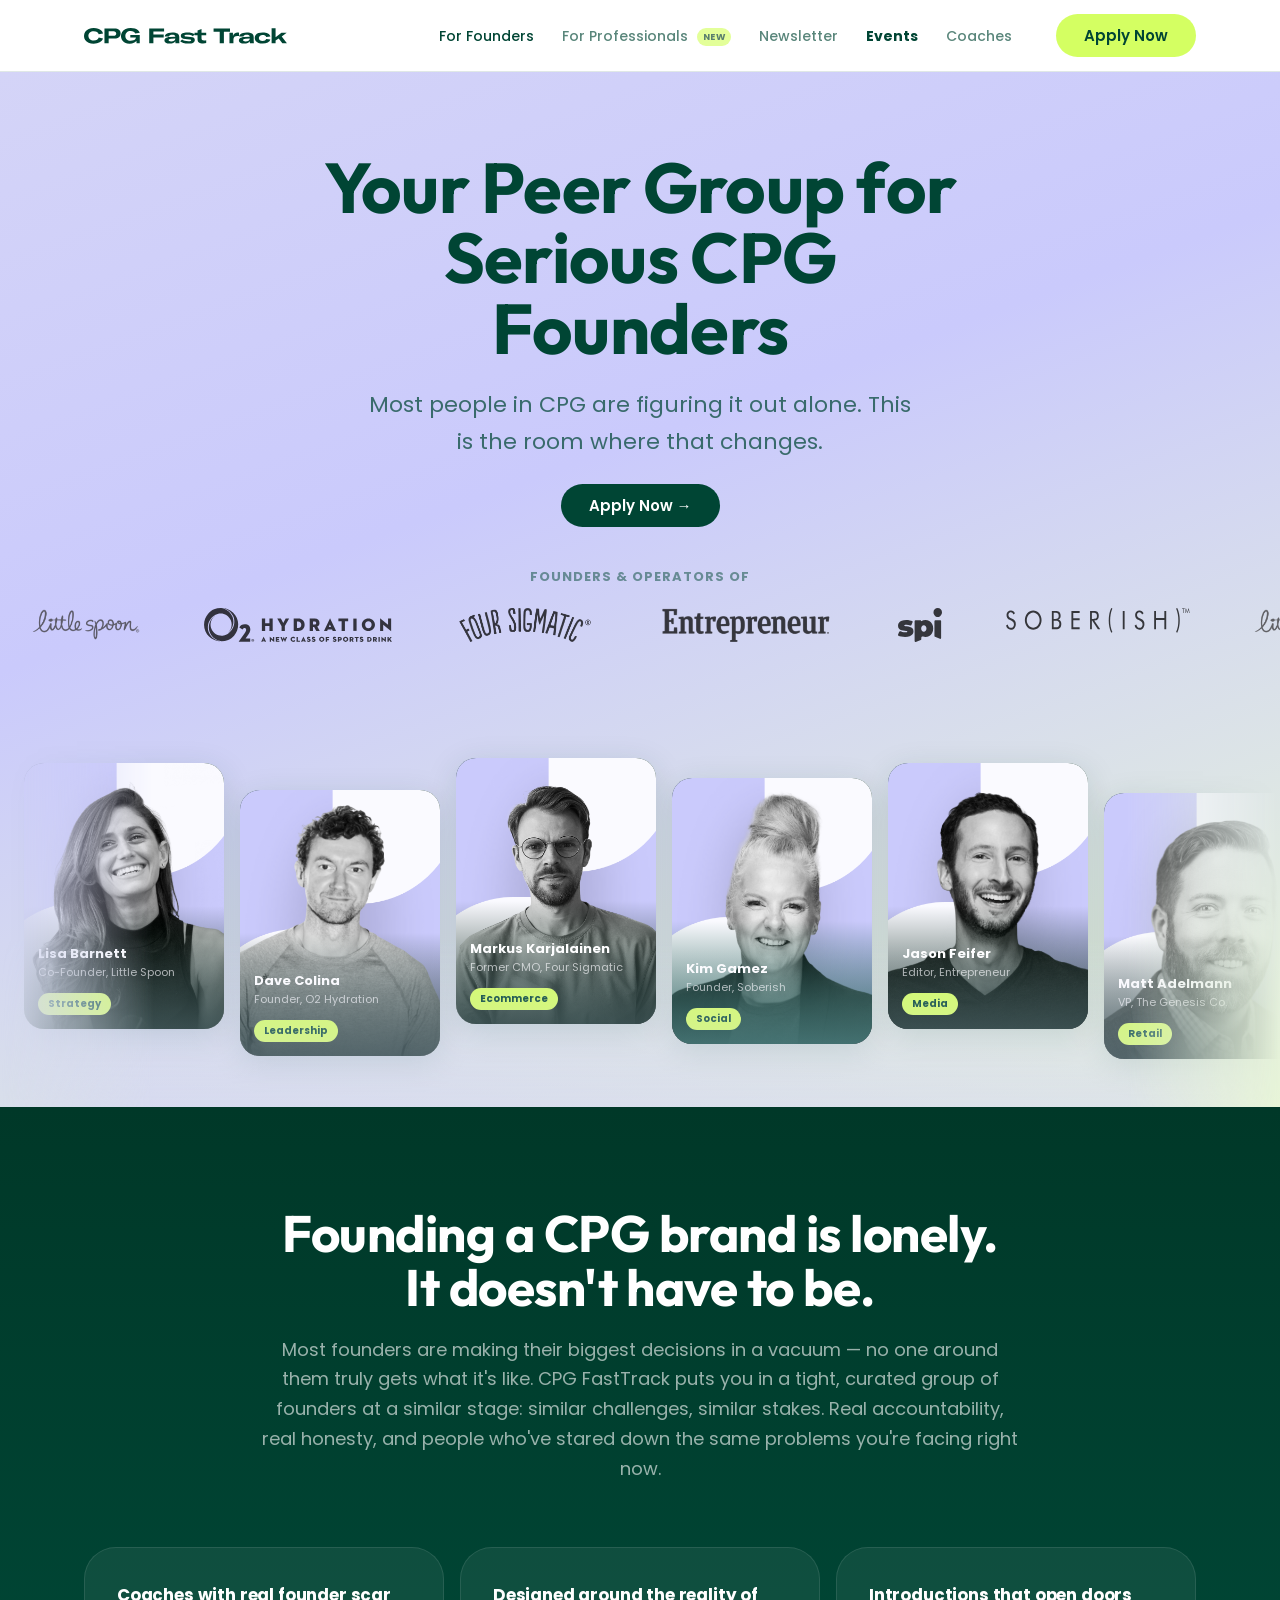
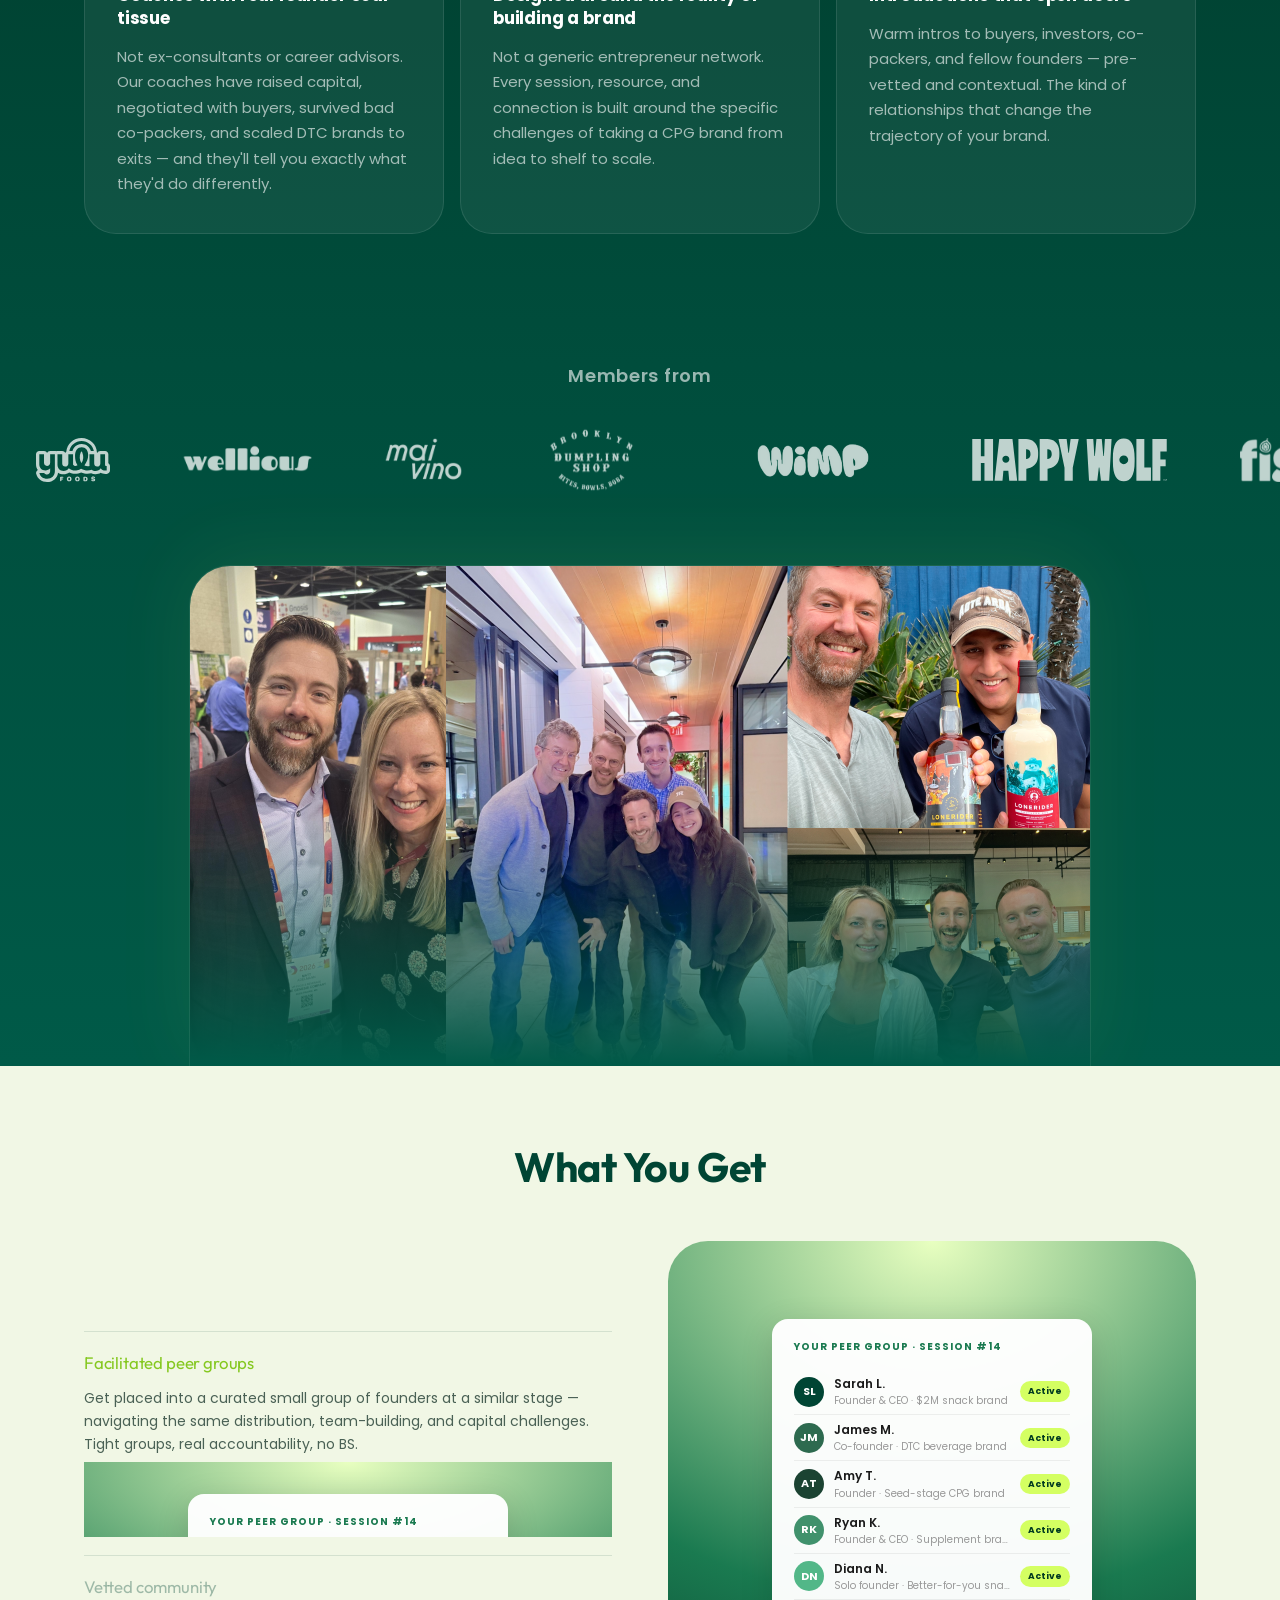
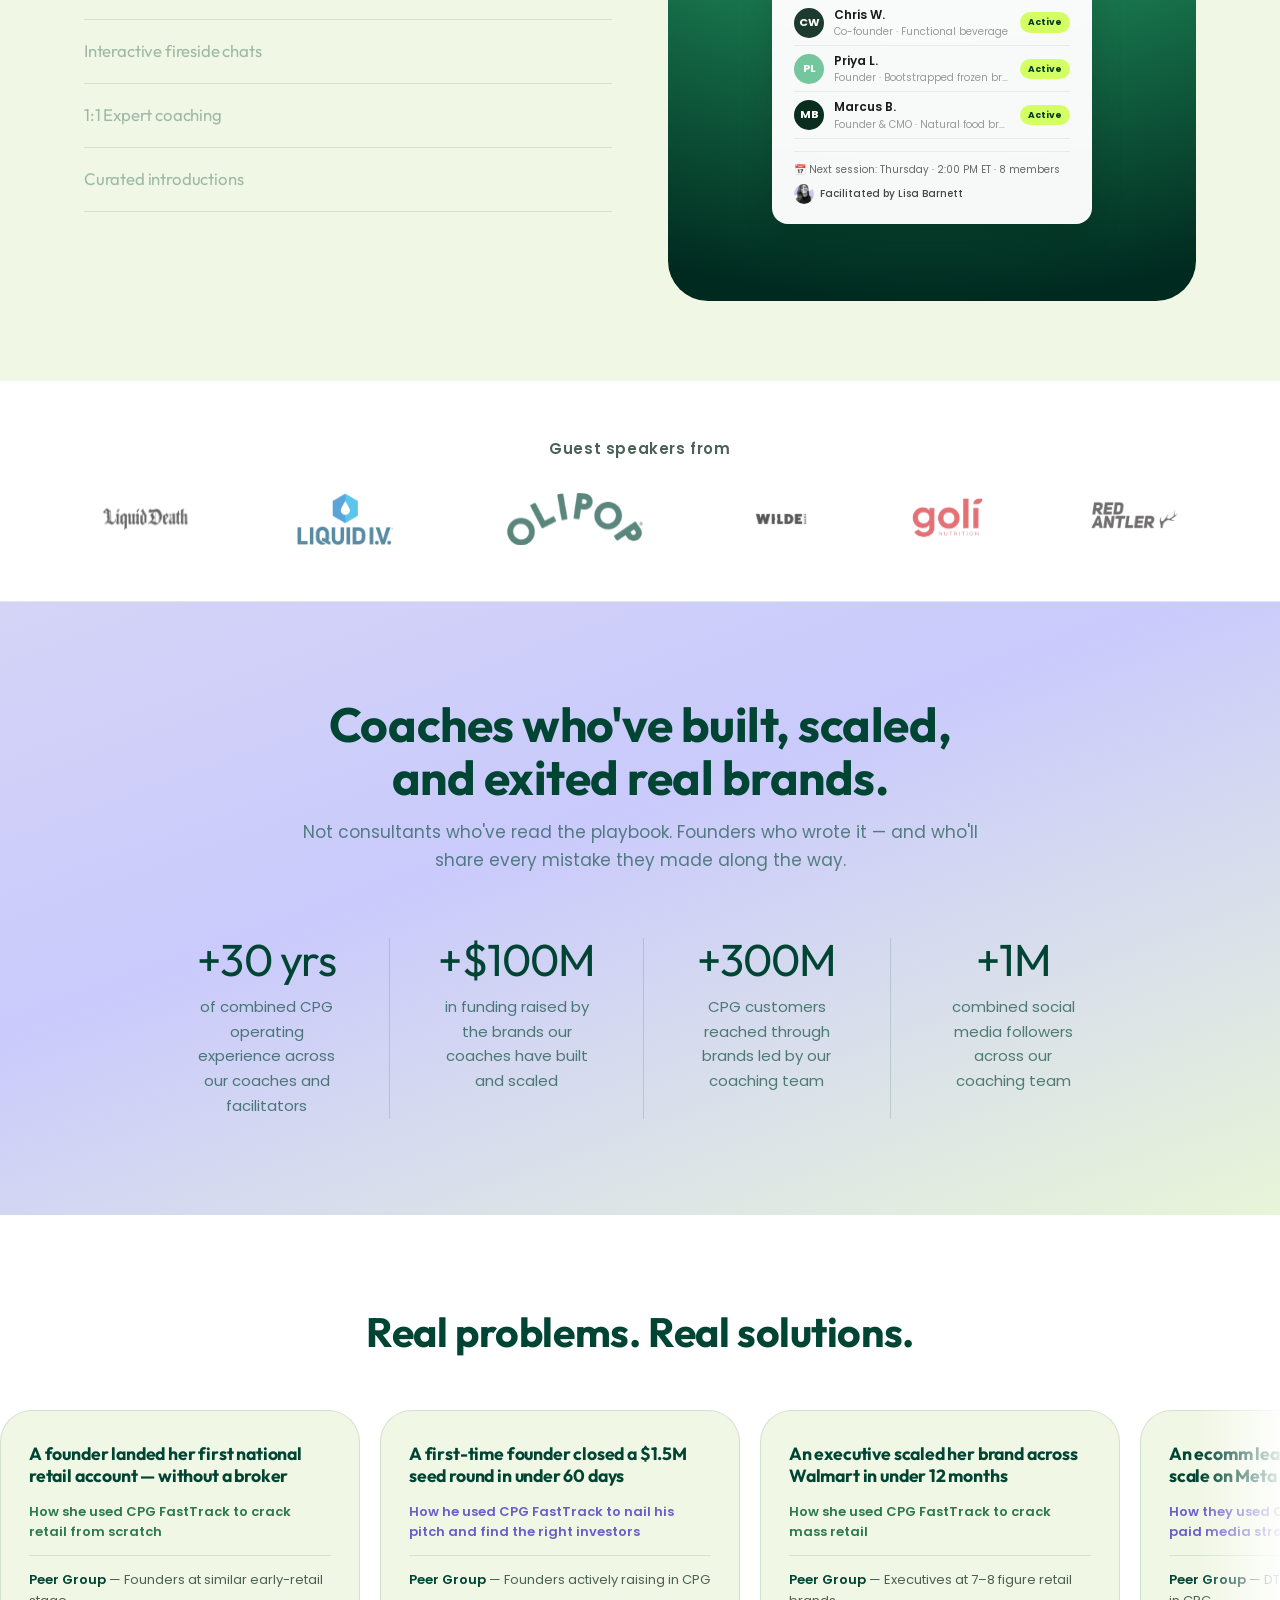
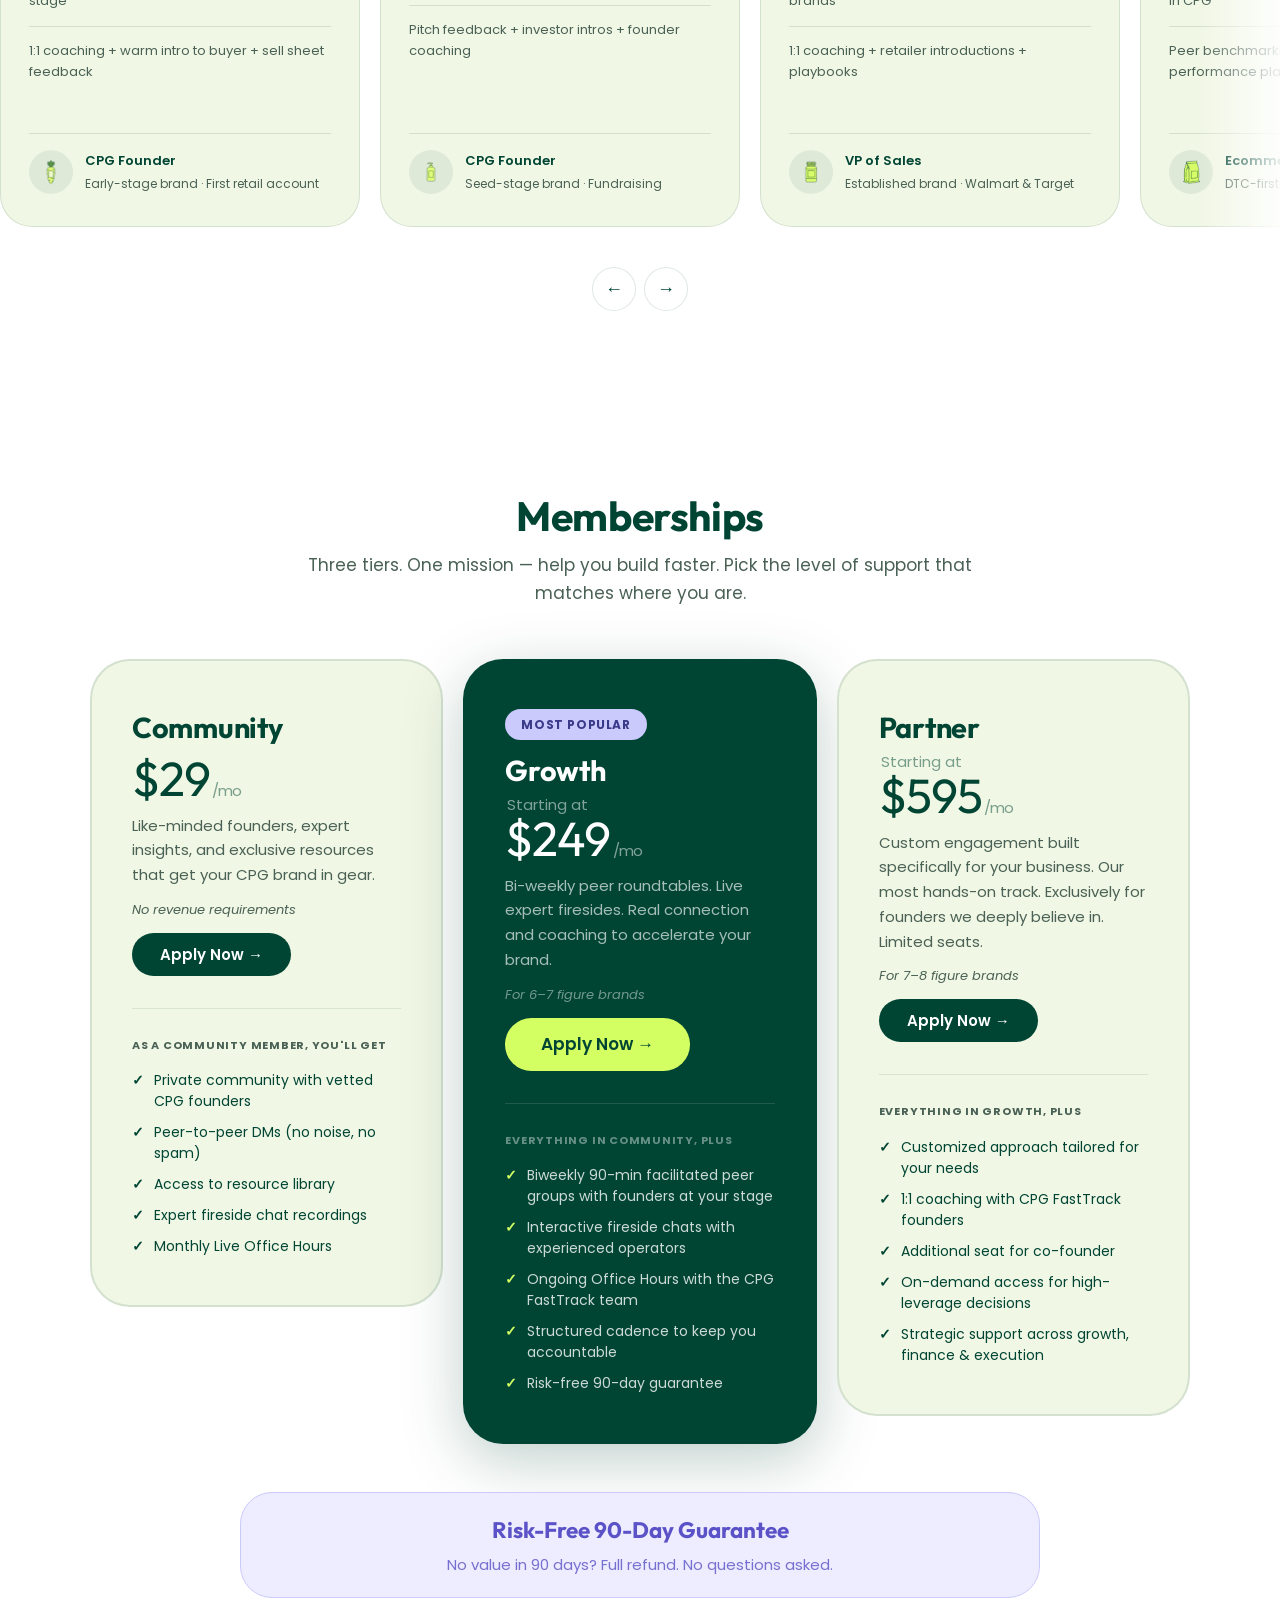
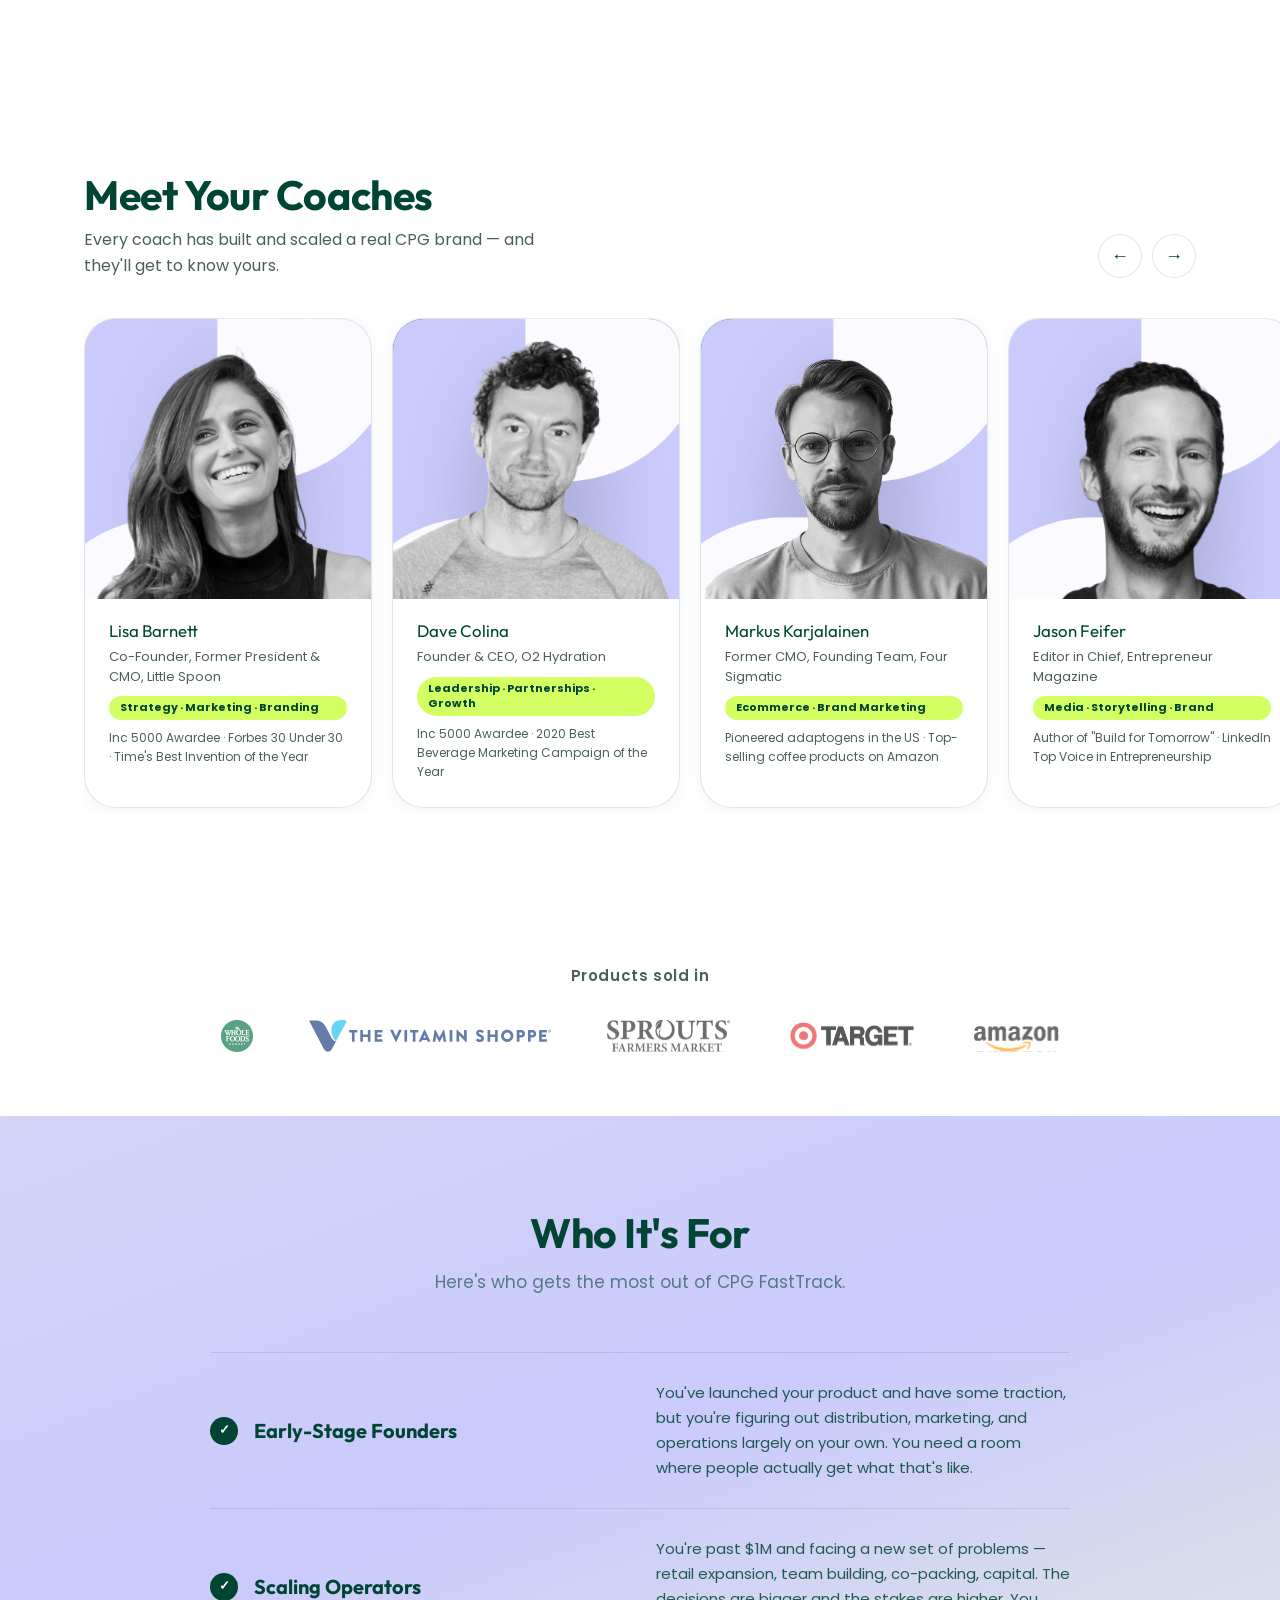
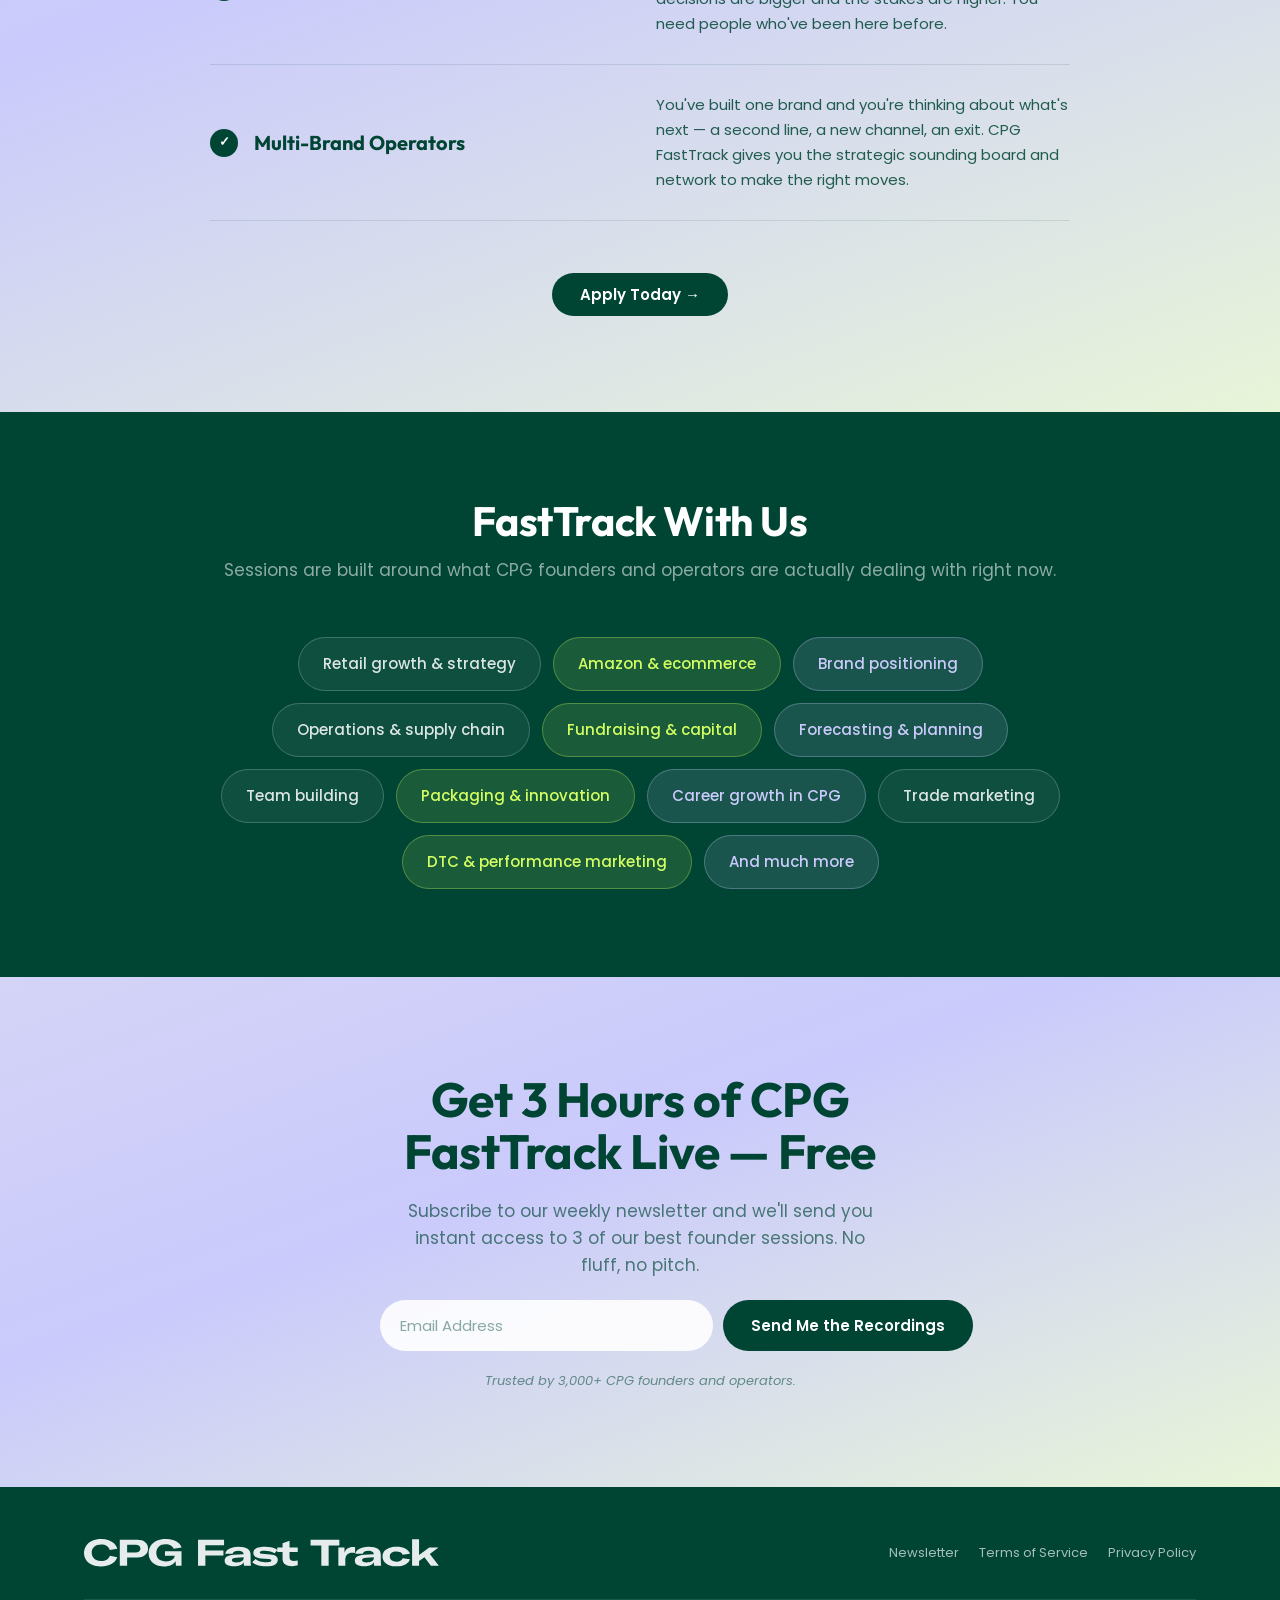
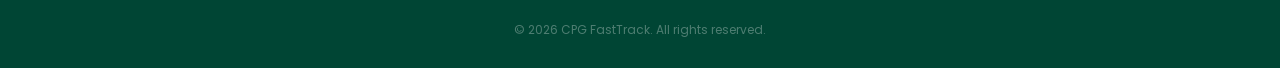
==== index.html @ d366feaa "Add robots.txt, Open Graph tags, and Organization schema markup for SEO Co-Authored-By: Claude Sonne" ====
<!DOCTYPE html>
<html lang="en">
<head>
  <meta charset="UTF-8">
  <meta name="viewport" content="width=device-width, initial-scale=1.0">
  <link rel="canonical" href="https://cpgfasttrack.com/">
  <meta name="description" content="CPG FastTrack puts you in a tight, curated group of CPG founders at a similar stage — with real accountability, expert coaching, and a community that actually gets the grind.">
  <meta property="og:title" content="CPG FastTrack — The Growth Platform for CPG Founders">
  <meta property="og:description" content="A tight, curated group of CPG founders at a similar stage — real accountability, expert coaching, and a community that gets the grind.">
  <meta property="og:url" content="https://cpgfasttrack.com/">
  <meta property="og:type" content="website">
  <meta property="og:image" content="https://cpgfasttrack.com/assets/og-image.png">
  <meta name="twitter:card" content="summary_large_image">
  <meta name="twitter:title" content="CPG FastTrack — The Growth Platform for CPG Founders">
  <meta name="twitter:description" content="A tight, curated group of CPG founders at a similar stage — real accountability, expert coaching, and a community that gets the grind.">
  <meta name="twitter:image" content="https://cpgfasttrack.com/assets/og-image.png">
  <title>CPG FastTrack — The Growth Platform for CPG Founders & Operators</title>
  <link rel="icon" href="assets/favicon-cpgft.svg">
  <link rel="preconnect" href="https://fonts.googleapis.com">
  <link rel="preconnect" href="https://fonts.gstatic.com" crossorigin>
  <link href="https://fonts.googleapis.com/css2?family=Outfit:wght@700;800&family=Poppins:wght@400;500;600;700&display=swap" rel="stylesheet">
  <link rel="stylesheet" href="assets/style.css">
  <!-- Meta Pixel -->
  <script>
  !function(f,b,e,v,n,t,s){if(f.fbq)return;n=f.fbq=function(){n.callMethod?
  n.callMethod.apply(n,arguments):n.queue.push(arguments)};if(!f._fbq)f._fbq=n;
  n.push=n;n.loaded=!0;n.version='2.0';n.queue=[];t=b.createElement(e);t.async=!0;
  t.src=v;s=b.getElementsByTagName(e)[0];s.parentNode.insertBefore(t,s)}(window,
  document,'script','https://connect.facebook.net/en_US/fbevents.js');
  fbq('init','24452779434354074');
  fbq('track','PageView');
  </script>
  <noscript><img height="1" width="1" style="display:none" src="https://www.facebook.com/tr?id=24452779434354074&ev=PageView&noscript=1"/></noscript>
  <!-- End Meta Pixel -->
  <!-- GA4 -->
  <script async src="https://www.googletagmanager.com/gtag/js?id=G-CQ71WHJSFG"></script>
  <script>
    window.dataLayer = window.dataLayer || [];
    function gtag(){dataLayer.push(arguments);}
    gtag('js', new Date());
    gtag('config', 'G-CQ71WHJSFG');
  </script>
  <!-- End GA4 -->
  <script type="application/ld+json">{"@context":"https://schema.org","@type":"Organization","name":"CPG FastTrack","url":"https://cpgfasttrack.com","logo":"https://cpgfasttrack.com/assets/cpgft-logo.svg","description":"CPG FastTrack is a growth platform and community for CPG founders — with expert coaching, peer accountability, and a network of operators who have built real consumer brands.","sameAs":["https://www.linkedin.com/company/cpg-fasttrack"]}</script>
</head>
<body>

  <!-- ── NAV ───────────────────────────────────────────────── -->
  <nav class="nav">
    <div class="container">
      <a href="index.html" class="nav-logo">
        <img src="assets/cpgft-logo.svg" alt="CPG FastTrack">
      </a>
      <ul class="nav-links" id="nav-links">
        <li><a href="index.html" class="active">For Founders</a></li>
        <li><a href="cpg-professionals.html">For Professionals <span class="nav-badge">New</span></a></li>
        <li><a href="newsletter.html">Newsletter</a></li>
        <li><a href="events.html" style="color:var(--green);opacity:1;font-weight:700">Events</a></li>
        <li><a href="coaches.html">Coaches</a></li>
      </ul>
      <a href="https://wsrwt15qmdi.typeform.com/to/vTO91wSu" class="btn btn-lime nav-cta" target="_blank" rel="noopener">Apply Now</a>
      <button class="nav-toggle" id="nav-toggle" aria-label="Toggle menu"><span></span><span></span><span></span></button>
    </div>
  </nav>

  <!-- ── HERO ──────────────────────────────────────────────── -->
  <section class="hero-new" id="hero">
    <div class="hero-new-text">
      <h1>Your Peer Group for Serious CPG Founders</h1>
      <p class="hero-sub-lg">Most people in CPG are figuring it out alone. This is the room where that changes.</p>
      <a href="https://wsrwt15qmdi.typeform.com/to/vTO91wSu" class="btn btn-green btn-lg" target="_blank" rel="noopener">Apply Now →</a>
    </div>

    <div class="hero-logos">
      <p class="hero-logos-label">Founders &amp; Operators of</p>
      <div class="marquee-track hero-logos-track">
        <img src="assets/logo-littlespoon.svg" alt="Little Spoon">
        <img src="assets/logo-02hydration.svg" alt="O2 Hydration">
        <img src="assets/logo-foursigmatic.svg" alt="Four Sigmatic">
        <img src="assets/logo-entrepreneur.svg" alt="Entrepreneur">
        <img src="assets/Logo-spi.svg" alt="SPI">
        <img src="assets/logo-soberish.svg" alt="Soberish">
        <img src="assets/logo-littlespoon.svg" alt="">
        <img src="assets/logo-02hydration.svg" alt="">
        <img src="assets/logo-foursigmatic.svg" alt="">
        <img src="assets/logo-entrepreneur.svg" alt="">
        <img src="assets/Logo-spi.svg" alt="">
        <img src="assets/logo-soberish.svg" alt="">
        <img src="assets/logo-littlespoon.svg" alt="">
        <img src="assets/logo-02hydration.svg" alt="">
        <img src="assets/logo-foursigmatic.svg" alt="">
        <img src="assets/logo-entrepreneur.svg" alt="">
        <img src="assets/Logo-spi.svg" alt="">
        <img src="assets/logo-soberish.svg" alt="">
        <img src="assets/logo-littlespoon.svg" alt="">
        <img src="assets/logo-02hydration.svg" alt="">
        <img src="assets/logo-foursigmatic.svg" alt="">
        <img src="assets/logo-entrepreneur.svg" alt="">
        <img src="assets/Logo-spi.svg" alt="">
        <img src="assets/logo-soberish.svg" alt="">
      </div>
    </div>

    <div class="hero-cards-wrap">
      <div class="hero-cards">

        <div class="hero-card-col" style="--offset:-15px">
          <div class="hero-card">
            <div class="hero-card-photo">
              <img src="assets/coaches/Lisa.png" alt="Lisa Barnett">
              <div class="hero-card-overlay">
                <p class="hero-card-name">Lisa Barnett</p>
                <p class="hero-card-role">Co-Founder, Little Spoon</p>
                <span class="hero-card-tag">Strategy</span>
              </div>
            </div>
          </div>
        </div>

        <div class="hero-card-col" style="--offset:12px">
          <div class="hero-card">
            <div class="hero-card-photo">
              <img src="assets/coaches/Dave.png" alt="Dave Colina">
              <div class="hero-card-overlay">
                <p class="hero-card-name">Dave Colina</p>
                <p class="hero-card-role">Founder, O2 Hydration</p>
                <span class="hero-card-tag">Leadership</span>
              </div>
            </div>
          </div>
        </div>

        <div class="hero-card-col" style="--offset:-20px">
          <div class="hero-card">
            <div class="hero-card-photo">
              <img src="assets/coaches/Markus.png" alt="Markus Karjalainen">
              <div class="hero-card-overlay">
                <p class="hero-card-name">Markus Karjalainen</p>
                <p class="hero-card-role">Former CMO, Four Sigmatic</p>
                <span class="hero-card-tag">Ecommerce</span>
              </div>
            </div>
          </div>
        </div>

        <div class="hero-card-col" style="--offset:0px">
          <div class="hero-card hero-card-featured">
            <div class="hero-card-photo">
              <img src="assets/coaches/Kim.png" alt="Kim Gamez">
              <div class="hero-card-overlay">
                <p class="hero-card-name">Kim Gamez</p>
                <p class="hero-card-role">Founder, Soberish</p>
                <span class="hero-card-tag">Social</span>
              </div>
            </div>
          </div>
        </div>

        <div class="hero-card-col" style="--offset:-15px">
          <div class="hero-card">
            <div class="hero-card-photo">
              <img src="assets/coaches/Jason.png" alt="Jason Feifer">
              <div class="hero-card-overlay">
                <p class="hero-card-name">Jason Feifer</p>
                <p class="hero-card-role">Editor, Entrepreneur</p>
                <span class="hero-card-tag">Media</span>
              </div>
            </div>
          </div>
        </div>

        <div class="hero-card-col" style="--offset:15px">
          <div class="hero-card">
            <div class="hero-card-photo">
              <img src="assets/coaches/Matt-A.png" alt="Matt Adelmann">
              <div class="hero-card-overlay">
                <p class="hero-card-name">Matt Adelmann</p>
                <p class="hero-card-role">VP, The Genesis Co.</p>
                <span class="hero-card-tag">Retail</span>
              </div>
            </div>
          </div>
        </div>

        <div class="hero-card-col" style="--offset:10px">
          <div class="hero-card">
            <div class="hero-card-photo">
              <img src="assets/coaches/matt-g.png" alt="Matt Gartland">
              <div class="hero-card-overlay">
                <p class="hero-card-name">Matt Gartland</p>
                <p class="hero-card-role">Co-Founder, SPI Media</p>
                <span class="hero-card-tag">Leadership</span>
              </div>
            </div>
          </div>
        </div>

      </div>
    </div>
  </section>

    <!-- ── HOW IT WORKS ───────────────────────────────────────── -->
  <section class="how-new">
    <div class="container">
      <div class="how-new-header reveal">
        <h2>Founding a CPG brand is lonely.<br>It doesn't have to be.</h2>
        <p>Most founders are making their biggest decisions in a vacuum — no one around them truly gets what it's like. CPG FastTrack puts you in a tight, curated group of founders at a similar stage: similar challenges, similar stakes. Real accountability, real honesty, and people who've stared down the same problems you're facing right now.</p>
      </div>
      <div class="how-new-cards">
        <div class="how-new-card reveal reveal-delay-1">
          <h3>Coaches with real founder scar tissue</h3>
          <p>Not ex-consultants or career advisors. Our coaches have raised capital, negotiated with buyers, survived bad co-packers, and scaled DTC brands to exits — and they'll tell you exactly what they'd do differently.</p>
        </div>
        <div class="how-new-card reveal reveal-delay-2">
          <h3>Designed around the reality of building a brand</h3>
          <p>Not a generic entrepreneur network. Every session, resource, and connection is built around the specific challenges of taking a CPG brand from idea to shelf to scale.</p>
        </div>
        <div class="how-new-card reveal reveal-delay-3">
          <h3>Introductions that open doors</h3>
          <p>Warm intros to buyers, investors, co-packers, and fellow founders — pre-vetted and contextual. The kind of relationships that change the trajectory of your brand.</p>
        </div>
      </div>
    </div>

    <!-- Member logos scrolling strip -->
    <div class="how-new-members">
      <p class="how-new-members-label">Members from</p>
      <div class="marquee-track how-new-marquee">
        <img src="assets/Members/member-yulu.svg" alt="Yulu">
        <img src="assets/Members/member-wellious.svg" alt="Wellious">
        <img src="assets/Members/member-mai-vino.svg" alt="Mai Vino">
        <img src="assets/Members/member-dumplin.svg" alt="Dumplin" style="height:100px">
        <img src="assets/Members/member-wimp.svg" alt="Wimp" style="height:70px">
        <img src="assets/Members/member-happy-wolf.svg" alt="Happy Wolf">
        <img src="assets/Members/member-fig-brew.svg" alt="FigBrew">
        <img src="assets/Members/member-yulu.svg" alt="">
        <img src="assets/Members/member-wellious.svg" alt="">
        <img src="assets/Members/member-mai-vino.svg" alt="">
        <img src="assets/Members/member-dumplin.svg" alt="" style="height:100px">
        <img src="assets/Members/member-wimp.svg" alt="">
        <img src="assets/Members/member-happy-wolf.svg" alt="">
        <img src="assets/Members/member-fig-brew.svg" alt="">
        <img src="assets/Members/member-yulu.svg" alt="">
        <img src="assets/Members/member-wellious.svg" alt="">
        <img src="assets/Members/member-mai-vino.svg" alt="">
        <img src="assets/Members/member-dumplin.svg" alt="" style="height:100px">
        <img src="assets/Members/member-wimp.svg" alt="">
        <img src="assets/Members/member-happy-wolf.svg" alt="">
        <img src="assets/Members/member-fig-brew.svg" alt="">
      </div>
    </div>

    <div class="container">
      <div class="how-new-visual reveal">
        <div class="how-new-visual-inner">
          <img src="assets/test-image-people2.png" alt="CPG FastTrack peer group session">
        </div>
      </div>
    </div>
  </section>

  <!-- ── WHAT YOU GET (auto-rotating tabs) ────────────────── -->
  <section class="what-you-get section">
    <div class="container">
      <div class="section-header reveal">
        <h2>What You Get</h2>
      </div>
      <div class="wyg-tabs reveal">

        <div class="wyg-list" id="wyg-list">

          <div class="wyg-tab active" data-index="0" data-color="#85c820">
            <div class="wyg-tab-title">Facilitated peer groups</div>
            <div class="wyg-tab-body">
              <p>Get placed into a curated small group of founders at a similar stage — navigating the same distribution, team-building, and capital challenges. Tight groups, real accountability, no BS.</p>
              <div class="wyg-tab-visual wyg-mock wyg-mock--peers">
                <div class="wyg-mock-card">
                  <div class="wyg-mock-label">Your peer group · Session #14</div>
                  <div class="wyg-mock-row"><div class="wyg-mock-avatar" style="background:#004534">SL</div><div class="wyg-mock-info"><div class="wyg-mock-name">Sarah L.</div><div class="wyg-mock-role">Founder & CEO · $2M snack brand</div></div><div class="wyg-mock-badge">Active</div></div>
                  <div class="wyg-mock-row"><div class="wyg-mock-avatar" style="background:#2d6a4f">JM</div><div class="wyg-mock-info"><div class="wyg-mock-name">James M.</div><div class="wyg-mock-role">Co-founder · DTC beverage brand</div></div><div class="wyg-mock-badge">Active</div></div>
                  <div class="wyg-mock-row"><div class="wyg-mock-avatar" style="background:#1b4332">AT</div><div class="wyg-mock-info"><div class="wyg-mock-name">Amy T.</div><div class="wyg-mock-role">Founder · Seed-stage CPG brand</div></div><div class="wyg-mock-badge">Active</div></div>
                  <div class="wyg-mock-row"><div class="wyg-mock-avatar" style="background:#40916c">RK</div><div class="wyg-mock-info"><div class="wyg-mock-name">Ryan K.</div><div class="wyg-mock-role">Founder & CEO · Supplement brand</div></div><div class="wyg-mock-badge">Active</div></div>
                  <div class="wyg-mock-footer">📅 Next session: Thursday · 2:00 PM ET · 8 members</div>
                </div>
              </div>
            </div>
            <div class="wyg-progress-bar"><div class="wyg-progress-fill"></div></div>
          </div>

          <div class="wyg-tab" data-index="1" data-color="#8B7EF5">
            <div class="wyg-tab-title">Vetted community</div>
            <div class="wyg-tab-body">
              <p>A private network of founders who actually show up. No agency pitches, no lurking — just founders sharing what's working, what failed, and the moves they wish they'd made sooner.</p>
              <div class="wyg-tab-visual wyg-mock wyg-mock--community">
                <div class="wyg-mock-feed" style="max-height:160px">
                  <div class="wyg-mock-post"><div class="wyg-mock-post-header"><div class="wyg-mock-avatar" style="background:#0e4d6b;width:18px;height:18px;font-size:8px">NK</div><div style="font-size:9px;font-weight:600;color:#222">Nina K. <span style="font-weight:400;color:#888">· Founder & CEO</span></div><span class="wyg-mock-post-tag" style="background:#d4f1ff;color:#0e4d6b">Funding</span></div><div class="wyg-mock-post-text">Closed a $1.2M seed round today. Ask me anything about pitching strategic angels in CPG.</div><div class="wyg-mock-post-meta"><span>💬 34</span><span>❤️ 58</span><span>2h ago</span></div></div>
                  <div class="wyg-mock-post"><div class="wyg-mock-post-header"><div class="wyg-mock-avatar" style="background:#5a4ec7;width:18px;height:18px;font-size:8px">MR</div><div style="font-size:9px;font-weight:600;color:#222">Marcus R. <span style="font-weight:400;color:#888">· Founder</span></div><span class="wyg-mock-post-tag">Retail</span></div><div class="wyg-mock-post-text">Got our first Whole Foods PO signed. 200 doors. What's the velocity playbook?</div><div class="wyg-mock-post-meta"><span>💬 17</span><span>❤️ 41</span><span>3h ago</span></div></div>
                </div>
              </div>
            </div>
            <div class="wyg-progress-bar"><div class="wyg-progress-fill"></div></div>
          </div>

          <div class="wyg-tab" data-index="2" data-color="#F066D6">
            <div class="wyg-tab-title">Interactive fireside chats</div>
            <div class="wyg-tab-body">
              <p>Live Q&As with founders who've raised, scaled, and exited real brands. Ask the question you can't google — not a canned keynote, but a real conversation with someone who's been exactly where you are.</p>
              <div class="wyg-tab-visual wyg-mock wyg-mock--fireside">
                <div class="wyg-mock-event wyg-mock-event--upcoming">
                  <div class="wyg-mock-event-live wyg-mock-event-live--upcoming">Upcoming</div>
                  <div class="wyg-mock-event-title">Building Iconic CPG Brands from Day One</div>
                  <div class="wyg-mock-event-speaker"><img src="assets/emily.png" alt="Emily Heyward" style="width:32px;height:32px;border-radius:50%;object-fit:cover;flex-shrink:0"><div><div class="wyg-mock-name" style="font-size:11px">Emily Heyward</div><div class="wyg-mock-event-meta">Co-founder &amp; CEO · Red Antler</div></div></div>
                  <div class="wyg-mock-event-date">📅 Thursday, Apr 17 · 12:00 PM ET</div>
                </div>
                <div class="wyg-mock-event">
                  <div class="wyg-mock-event-live">Past Session</div>
                  <div class="wyg-mock-event-title">How Olipop Built a Retail Empire Through Partnerships</div>
                  <div class="wyg-mock-event-speaker"><img src="assets/steven.png" alt="Steven Vigilante" style="width:32px;height:32px;border-radius:50%;object-fit:cover;flex-shrink:0"><div><div class="wyg-mock-name" style="font-size:11px">Steven Vigilante</div><div class="wyg-mock-event-meta">Dir. of Partnerships · Olipop</div></div></div>
                </div>
              </div>
            </div>
            <div class="wyg-progress-bar"><div class="wyg-progress-fill"></div></div>
          </div>

          <div class="wyg-tab" data-index="3" data-color="#0BBFA0">
            <div class="wyg-tab-title">1:1 Expert coaching</div>
            <div class="wyg-tab-body">
              <p>Your own CPG operating partner. Scheduled sessions with coaches who've built and scaled real brands — bring your real challenges, not sanitized talking points.</p>
              <div class="wyg-tab-visual wyg-mock wyg-mock--coaching">
                <div class="wyg-mock-session">
                  <div class="wyg-mock-session-tag">Upcoming Session</div>
                  <div class="wyg-mock-session-title">Retail expansion strategy &amp; Q3 priorities</div>
                  <div class="wyg-mock-session-row"><div class="wyg-mock-session-dot"></div>Thursday, Apr 10 · 11:00 AM ET</div>
                  <div class="wyg-mock-session-row"><div class="wyg-mock-session-dot"></div>Coach: Dave Colina · O2 Hydration</div>
                </div>
              </div>
            </div>
            <div class="wyg-progress-bar"><div class="wyg-progress-fill"></div></div>
          </div>

          <div class="wyg-tab" data-index="4" data-color="#3B8BEE">
            <div class="wyg-tab-title">Curated introductions</div>
            <div class="wyg-tab-body">
              <p>The right intro at the right time changes everything. We connect you with buyers, investors, co-packers, and fellow founders — warm, pre-vetted, and actually relevant to where your brand is right now.</p>
              <div class="wyg-tab-visual wyg-mock wyg-mock--intros">
                <div class="wyg-mock-intro">
                  <div class="wyg-mock-intro-subject">Intro: Jordan × Matt Adelmann</div>
                  <div class="wyg-mock-intro-from">From: CPG FastTrack team</div>
                  <div class="wyg-mock-intro-body">Jordan — meet Matt. He scaled three brands into Target and Walmart and knows the buyer relationships you need.</div>
                  <div class="wyg-mock-intro-people"><div class="wyg-mock-avatar" style="background:#2a72d8;width:28px;height:28px;font-size:10px">JB</div><div class="wyg-mock-intro-arrow">→</div><div class="wyg-mock-avatar" style="background:#1a4fa0;width:28px;height:28px;font-size:10px">MA</div><div style="font-size:10px;color:#666;margin-left:4px">Warm intro · Pre-vetted</div></div>
                </div>
              </div>
            </div>
            <div class="wyg-progress-bar"><div class="wyg-progress-fill"></div></div>
          </div>

        </div>

        <div class="wyg-visual" id="wyg-visual">

          <!-- 0: Peer groups -->
          <div class="wyg-grad active wyg-mock wyg-mock--peers" data-index="0">
            <div class="wyg-mock-card">
              <div class="wyg-mock-label">Your peer group · Session #14</div>
              <div class="wyg-mock-row">
                <div class="wyg-mock-avatar" style="background:#004534">SL</div>
                <div class="wyg-mock-info"><div class="wyg-mock-name">Sarah L.</div><div class="wyg-mock-role">Founder & CEO · $2M snack brand</div></div>
                <div class="wyg-mock-badge">Active</div>
              </div>
              <div class="wyg-mock-row">
                <div class="wyg-mock-avatar" style="background:#2d6a4f">JM</div>
                <div class="wyg-mock-info"><div class="wyg-mock-name">James M.</div><div class="wyg-mock-role">Co-founder · DTC beverage brand</div></div>
                <div class="wyg-mock-badge">Active</div>
              </div>
              <div class="wyg-mock-row">
                <div class="wyg-mock-avatar" style="background:#1b4332">AT</div>
                <div class="wyg-mock-info"><div class="wyg-mock-name">Amy T.</div><div class="wyg-mock-role">Founder · Seed-stage CPG brand</div></div>
                <div class="wyg-mock-badge">Active</div>
              </div>
              <div class="wyg-mock-row">
                <div class="wyg-mock-avatar" style="background:#40916c">RK</div>
                <div class="wyg-mock-info"><div class="wyg-mock-name">Ryan K.</div><div class="wyg-mock-role">Founder & CEO · Supplement brand</div></div>
                <div class="wyg-mock-badge">Active</div>
              </div>
              <div class="wyg-mock-row">
                <div class="wyg-mock-avatar" style="background:#52b788">DN</div>
                <div class="wyg-mock-info"><div class="wyg-mock-name">Diana N.</div><div class="wyg-mock-role">Solo founder · Better-for-you snacks</div></div>
                <div class="wyg-mock-badge">Active</div>
              </div>
              <div class="wyg-mock-row">
                <div class="wyg-mock-avatar" style="background:#1d3a2e">CW</div>
                <div class="wyg-mock-info"><div class="wyg-mock-name">Chris W.</div><div class="wyg-mock-role">Co-founder · Functional beverage</div></div>
                <div class="wyg-mock-badge">Active</div>
              </div>
              <div class="wyg-mock-row">
                <div class="wyg-mock-avatar" style="background:#74c69d">PL</div>
                <div class="wyg-mock-info"><div class="wyg-mock-name">Priya L.</div><div class="wyg-mock-role">Founder · Bootstrapped frozen brand</div></div>
                <div class="wyg-mock-badge">Active</div>
              </div>
              <div class="wyg-mock-row">
                <div class="wyg-mock-avatar" style="background:#0a2e1e">MB</div>
                <div class="wyg-mock-info"><div class="wyg-mock-name">Marcus B.</div><div class="wyg-mock-role">Founder & CMO · Natural food brand</div></div>
                <div class="wyg-mock-badge">Active</div>
              </div>
              <div class="wyg-mock-footer">
                <div>📅 Next session: Thursday · 2:00 PM ET · 8 members</div>
                <div class="wyg-mock-facilitator"><img src="assets/coaches/Lisa.png" alt="Lisa Barnett" class="wyg-mock-facilitator-img">Facilitated by Lisa Barnett</div>
              </div>
            </div>
          </div>

          <!-- 1: Community -->
          <div class="wyg-grad wyg-mock wyg-mock--community" data-index="1">
            <div class="wyg-mock-feed">
              <div class="wyg-mock-post">
                <div class="wyg-mock-post-header"><div class="wyg-mock-avatar" style="background:#0e4d6b;width:22px;height:22px;font-size:9px">NK</div><div style="font-size:10px;font-weight:600;color:#222">Nina K. <span style="font-weight:400;color:#888">· Founder & CEO</span></div><span class="wyg-mock-post-tag" style="background:#d4f1ff;color:#0e4d6b">Funding</span></div>
                <div class="wyg-mock-post-text">Closed a $1.2M seed round today. Ask me anything about pitching strategic angels in CPG.</div>
                <div class="wyg-mock-post-meta"><span>💬 34</span><span>❤️ 58</span><span>2h ago</span></div>
              </div>
              <div class="wyg-mock-post">
                <div class="wyg-mock-post-header"><div class="wyg-mock-avatar" style="background:#5a4ec7;width:22px;height:22px;font-size:9px">MR</div><div style="font-size:10px;font-weight:600;color:#222">Marcus R. <span style="font-weight:400;color:#888">· Founder</span></div><span class="wyg-mock-post-tag">Retail</span></div>
                <div class="wyg-mock-post-text">Got our first Whole Foods PO signed. 200 doors. What's the velocity playbook people have actually used?</div>
                <div class="wyg-mock-post-meta"><span>💬 17</span><span>❤️ 41</span><span>3h ago</span></div>
              </div>
              <div class="wyg-mock-post">
                <div class="wyg-mock-post-header"><div class="wyg-mock-avatar" style="background:#1b5e3a;width:22px;height:22px;font-size:9px">TW</div><div style="font-size:10px;font-weight:600;color:#222">Tom W. <span style="font-weight:400;color:#888">· Co-founder</span></div><span class="wyg-mock-post-tag" style="background:#d4ffe0;color:#1b5e3a">Ops</span></div>
                <div class="wyg-mock-post-text">Just fired our co-packer after 18 months. AMA — picking the wrong one almost killed us.</div>
                <div class="wyg-mock-post-meta"><span>💬 19</span><span>❤️ 31</span><span>5h ago</span></div>
              </div>
              <div class="wyg-mock-post">
                <div class="wyg-mock-post-header"><div class="wyg-mock-avatar" style="background:#6b2d0e;width:22px;height:22px;font-size:9px">KC</div><div style="font-size:10px;font-weight:600;color:#222">Kate C. <span style="font-weight:400;color:#888">· Founder</span></div><span class="wyg-mock-post-tag" style="background:#d4f1ff;color:#0e4d6b">Funding</span></div>
                <div class="wyg-mock-post-text">Raising a bridge round — structuring it as a SAFE with existing investors. Anyone been here?</div>
                <div class="wyg-mock-post-meta"><span>💬 6</span><span>❤️ 11</span><span>6h ago</span></div>
              </div>
              <div class="wyg-mock-post">
                <div class="wyg-mock-post-header"><div class="wyg-mock-avatar" style="background:#3a2fb0;width:22px;height:22px;font-size:9px">CL</div><div style="font-size:10px;font-weight:600;color:#222">Claire L. <span style="font-weight:400;color:#888">· Solo founder</span></div><span class="wyg-mock-post-tag">DTC</span></div>
                <div class="wyg-mock-post-text">Meta ROAS benchmarks for Q1 — sharing my numbers if others will too. $50–200K/mo range.</div>
                <div class="wyg-mock-post-meta"><span>💬 12</span><span>❤️ 22</span><span>8h ago</span></div>
              </div>
              <div class="wyg-mock-post">
                <div class="wyg-mock-post-header"><div class="wyg-mock-avatar" style="background:#8b1a4a;width:22px;height:22px;font-size:9px">BR</div><div style="font-size:10px;font-weight:600;color:#222">Ben R. <span style="font-weight:400;color:#888">· Founder</span></div><span class="wyg-mock-post-tag">DTC</span></div>
                <div class="wyg-mock-post-text">Influencer gifting drove 3x ROAS for us. Happy to share the framework — we started with zero budget.</div>
                <div class="wyg-mock-post-meta"><span>💬 11</span><span>❤️ 27</span><span>10h ago</span></div>
              </div>
              <div class="wyg-mock-post">
                <div class="wyg-mock-post-header"><div class="wyg-mock-avatar" style="background:#4a4a1e;width:22px;height:22px;font-size:9px">LP</div><div style="font-size:10px;font-weight:600;color:#222">Laura P. <span style="font-weight:400;color:#888">· Co-founder</span></div><span class="wyg-mock-post-tag" style="background:#d4ffe0;color:#1b5e3a">Ops</span></div>
                <div class="wyg-mock-post-text">Kroger deductions are killing our margins. As a founder-operator I'm doing this solo — anyone have a process?</div>
                <div class="wyg-mock-post-meta"><span>💬 16</span><span>❤️ 20</span><span>1d ago</span></div>
              </div>
              <div class="wyg-mock-post">
                <div class="wyg-mock-post-header"><div class="wyg-mock-avatar" style="background:#2c4a8c;width:22px;height:22px;font-size:9px">DH</div><div style="font-size:10px;font-weight:600;color:#222">Dan H. <span style="font-weight:400;color:#888">· Founder & CEO</span></div><span class="wyg-mock-post-tag">DTC</span></div>
                <div class="wyg-mock-post-text">Pivoted from retail-first to DTC-first 6 months ago. Best decision I've made. Here's why.</div>
                <div class="wyg-mock-post-meta"><span>💬 9</span><span>❤️ 17</span><span>1d ago</span></div>
              </div>
              <div class="wyg-mock-post">
                <div class="wyg-mock-post-header"><div class="wyg-mock-avatar" style="background:#5e1b6b;width:22px;height:22px;font-size:9px">SR</div><div style="font-size:10px;font-weight:600;color:#222">Sofia R. <span style="font-weight:400;color:#888">· Founder</span></div><span class="wyg-mock-post-tag" style="background:#ffecd4;color:#a0440a">Retail</span></div>
                <div class="wyg-mock-post-text">Redesigned packaging with no agency — went from 2% to 6% shelf conversion. Here's what changed.</div>
                <div class="wyg-mock-post-meta"><span>💬 23</span><span>❤️ 41</span><span>1d ago</span></div>
              </div>
              <div class="wyg-mock-post">
                <div class="wyg-mock-post-header"><div class="wyg-mock-avatar" style="background:#1a4a3a;width:22px;height:22px;font-size:9px">AM</div><div style="font-size:10px;font-weight:600;color:#222">Alex M. <span style="font-weight:400;color:#888">· Co-founder</span></div><span class="wyg-mock-post-tag" style="background:#d4ffe0;color:#1b5e3a">Ops</span></div>
                <div class="wyg-mock-post-text">3PL comparison doc — made this for myself, sharing with the group. East Coast options.</div>
                <div class="wyg-mock-post-meta"><span>💬 28</span><span>❤️ 35</span><span>2d ago</span></div>
              </div>
              <div class="wyg-mock-post">
                <div class="wyg-mock-post-header"><div class="wyg-mock-avatar" style="background:#7c3aed;width:22px;height:22px;font-size:9px">JA</div><div style="font-size:10px;font-weight:600;color:#222">Jess A. <span style="font-weight:400;color:#888">· Founder & CMO</span></div><span class="wyg-mock-post-tag" style="background:#ffecd4;color:#a0440a">Retail</span></div>
                <div class="wyg-mock-post-text">First Sprouts meeting next week. What do you wish you'd asked the buyer on that first call?</div>
                <div class="wyg-mock-post-meta"><span>💬 21</span><span>❤️ 38</span><span>3d ago</span></div>
              </div>
            </div>
          </div>

          <!-- 2: Fireside chats -->
          <div class="wyg-grad wyg-mock wyg-mock--fireside" data-index="2">
            <div class="wyg-mock-event wyg-mock-event--upcoming">
              <div class="wyg-mock-event-live wyg-mock-event-live--upcoming">Upcoming</div>
              <div class="wyg-mock-event-title">Building Iconic CPG Brands from Day One</div>
              <div class="wyg-mock-event-speaker">
                <img src="assets/emily.png" alt="Emily Heyward" style="width:32px;height:32px;border-radius:50%;object-fit:cover;flex-shrink:0">
                <div>
                  <div class="wyg-mock-name" style="font-size:11px">Emily Heyward</div>
                  <div class="wyg-mock-event-meta">Co-founder &amp; CEO · Red Antler</div>
                </div>
              </div>
              <div class="wyg-mock-event-date">📅 Thursday, Apr 17 · 12:00 PM ET</div>
            </div>
            <div class="wyg-mock-event">
              <div class="wyg-mock-event-live">Past Session</div>
              <div class="wyg-mock-event-title">How Olipop Built a Retail Empire Through Partnerships</div>
              <div class="wyg-mock-event-speaker">
                <img src="assets/steven.png" alt="Steven Vigilante" style="width:32px;height:32px;border-radius:50%;object-fit:cover;flex-shrink:0">
                <div>
                  <div class="wyg-mock-name" style="font-size:11px">Steven Vigilante</div>
                  <div class="wyg-mock-event-meta">Dir. of Partnerships · Olipop</div>
                </div>
              </div>
            </div>
            <div class="wyg-mock-event">
              <div class="wyg-mock-event-live">Past Session</div>
              <div class="wyg-mock-event-title">Scaling Liquid IV to $1B — What Actually Drove Growth</div>
              <div class="wyg-mock-event-speaker">
                <img src="assets/mike-keech.png" alt="Mike Keech" style="width:32px;height:32px;border-radius:50%;object-fit:cover;flex-shrink:0">
                <div>
                  <div class="wyg-mock-name" style="font-size:11px">Mike Keech</div>
                  <div class="wyg-mock-event-meta">CEO, Liquid IV</div>
                </div>
              </div>
            </div>
          </div>

          <!-- 3: Coaching -->
          <div class="wyg-grad wyg-mock wyg-mock--coaching" data-index="3">
            <div class="wyg-mock-session">
              <div class="wyg-mock-session-title">Mark — Dave Quarterly KPI Review</div>
              <div class="wyg-mock-session-row"><div class="wyg-mock-session-dot"></div>Thursday, Apr 10 · 11:00 AM ET</div>
              <div class="wyg-mock-session-row"><div class="wyg-mock-session-dot"></div>Coach: Dave Colina · O2 Hydration</div>
              <div class="wyg-mock-session-row"><div class="wyg-mock-session-dot"></div>30 min · Video call · Notes shared after</div>
            </div>
          </div>

          <!-- 4: Intros -->
          <div class="wyg-grad wyg-mock wyg-mock--intros" data-index="4">
            <div class="wyg-mock-intro">
              <div class="wyg-mock-intro-subject">Intro: Jordan × Matt Adelmann</div>
              <div class="wyg-mock-intro-from">From: CPG FastTrack team</div>
              <div class="wyg-mock-intro-body">Jordan — meet Matt. He scaled three brands into Target and Walmart and knows the buyer relationships you're trying to build. Matt, Jordan leads growth at a $3M supplement brand looking to crack mass retail in H2.</div>
              <div class="wyg-mock-intro-people">
                <div class="wyg-mock-avatar" style="background:#2a72d8;width:30px;height:30px;font-size:11px">JB</div>
                <div class="wyg-mock-intro-arrow">→</div>
                <div class="wyg-mock-avatar" style="background:#1a4fa0;width:30px;height:30px;font-size:11px">MA</div>
                <div style="font-size:10px;color:#666;margin-left:4px">Warm intro · Pre-vetted</div>
              </div>
            </div>
          </div>

        </div>

      </div>
    </div>
  </section>

  <!-- ── GUEST SPEAKERS ───────────────────────────────────────── -->
  <section class="logos-section guest-speakers">
    <div class="container">
      <p class="logos-label">Guest speakers from</p>
    </div>
    <div class="marquee-track guest-speakers-track">
      <img src="assets/Guest%20speakers/Liquid-Death-Emblem%201.svg" alt="Liquid Death">
      <img src="assets/Guest%20speakers/liquid-iv-bf-logo-1%201.svg" alt="Liquid IV">
      <img src="assets/Guest%20speakers/Logo_Arch_HunterGreen-RGB_a35c2220-44a0-4937-bb2d-2dbfe58b3343_859x%201.svg" alt="Guest Speaker">
      <img src="assets/Guest%20speakers/3a505dd953635a3b336d395cf95e2936.w500.h500%201.svg" alt="Wilde">
      <img src="assets/Guest%20speakers/goli-logo.svg" alt="Goli">
      <img src="assets/Guest%20speakers/red-antler.svg" alt="Red Antler">
    </div>
  </section>

  <!-- ── STATS ──────────────────────────────────────────────── -->
  <section class="stats-editorial">
    <div class="container">
      <div class="stats-editorial-header reveal">
        <h2>Coaches who've built, scaled, and exited real brands.</h2>
        <p>Not consultants who've read the playbook. Founders who wrote it — and who'll share every mistake they made along the way.</p>
      </div>
      <div class="stats-editorial-row">
        <div class="stat-editorial reveal reveal-delay-1">
          <div class="stat-editorial-num counter" data-target="30" data-prefix="+" data-suffix=" yrs">+30 yrs</div>
          <p>of combined CPG operating experience across our coaches and facilitators</p>
        </div>
        <div class="stat-editorial-divider"></div>
        <div class="stat-editorial reveal reveal-delay-2">
          <div class="stat-editorial-num counter" data-target="100" data-prefix="+$" data-suffix="M">+$100M</div>
          <p>in funding raised by the brands our coaches have built and scaled</p>
        </div>
        <div class="stat-editorial-divider"></div>
        <div class="stat-editorial reveal reveal-delay-3">
          <div class="stat-editorial-num counter" data-target="300" data-prefix="+" data-suffix="M">+300M</div>
          <p>CPG customers reached through brands led by our coaching team</p>
        </div>
        <div class="stat-editorial-divider"></div>
        <div class="stat-editorial reveal reveal-delay-1">
          <div class="stat-editorial-num">+1M</div>
          <p>combined social media followers across our coaching team</p>
        </div>
      </div>
    </div>
  </section>

  <!-- ── CASE STUDIES ───────────────────────────────────────── -->
  <section class="stories">
    <div class="container">
      <div class="stories-header reveal">
        <h2>Real problems. Real solutions.</h2>
      </div>
    </div>
    <div class="stories-carousel-wrap">
      <div class="stories-grid" id="stories-carousel">

        <div class="story-card reveal reveal-delay-1">
          <div class="story-card-body">
            <h3>A founder landed her first national retail account — without a broker</h3>
            <p class="story-subtitle" style="color:#2d7a4f">How she used CPG FastTrack to crack retail from scratch</p>
            <div class="story-rule"></div>
            <p class="story-detail"><strong>Peer Group</strong> — Founders at similar early-retail stage</p>
            <div class="story-rule"></div>
            <p class="story-detail">1:1 coaching + warm intro to buyer + sell sheet feedback</p>
          </div>
          <div class="story-card-footer">
            <div class="story-avatar"><img src="assets/Icons/food.svg" alt=""></div>
            <div>
              <p class="story-name">CPG Founder</p>
              <p class="story-role">Early-stage brand · First retail account</p>
            </div>
          </div>
        </div>

        <div class="story-card reveal reveal-delay-2">
          <div class="story-card-body">
            <h3>A first-time founder closed a $1.5M seed round in under 60 days</h3>
            <p class="story-subtitle" style="color:#6b5fc7">How he used CPG FastTrack to nail his pitch and find the right investors</p>
            <div class="story-rule"></div>
            <p class="story-detail"><strong>Peer Group</strong> — Founders actively raising in CPG</p>
            <div class="story-rule"></div>
            <p class="story-detail">Pitch feedback + investor intros + founder coaching</p>
          </div>
          <div class="story-card-footer">
            <div class="story-avatar"><img src="assets/Icons/lotion.svg" alt=""></div>
            <div>
              <p class="story-name">CPG Founder</p>
              <p class="story-role">Seed-stage brand · Fundraising</p>
            </div>
          </div>
        </div>

        <div class="story-card reveal reveal-delay-3">
          <div class="story-card-body">
            <h3>An executive scaled her brand across Walmart in under 12 months</h3>
            <p class="story-subtitle" style="color:#2d7a4f">How she used CPG FastTrack to crack mass retail</p>
            <div class="story-rule"></div>
            <p class="story-detail"><strong>Peer Group</strong> — Executives at 7–8 figure retail brands</p>
            <div class="story-rule"></div>
            <p class="story-detail">1:1 coaching + retailer introductions + playbooks</p>
          </div>
          <div class="story-card-footer">
            <div class="story-avatar"><img src="assets/Icons/capsule-bottle.svg" alt=""></div>
            <div>
              <p class="story-name">VP of Sales</p>
              <p class="story-role">Established brand · Walmart &amp; Target</p>
            </div>
          </div>
        </div>

        <div class="story-card reveal reveal-delay-1">
          <div class="story-card-body">
            <h3>An ecomm leader got to profitable scale on Meta and Google</h3>
            <p class="story-subtitle" style="color:#6b5fc7">How they used CPG FastTrack to fix their paid media strategy</p>
            <div class="story-rule"></div>
            <p class="story-detail"><strong>Peer Group</strong> — DTC and ecommerce founders in CPG</p>
            <div class="story-rule"></div>
            <p class="story-detail">Peer benchmarking + agency intros + performance playbooks</p>
          </div>
          <div class="story-card-footer">
            <div class="story-avatar"><img src="assets/Icons/coffee-bag.svg" alt=""></div>
            <div>
              <p class="story-name">Ecommerce Director</p>
              <p class="story-role">DTC-first brand · Meta &amp; Google</p>
            </div>
          </div>
        </div>

        <div class="story-card reveal reveal-delay-2">
          <div class="story-card-body">
            <h3>A founder avoided a disaster co-packer deal that could've ended her brand</h3>
            <p class="story-subtitle" style="color:#2d7a4f">How she used CPG FastTrack to vet her manufacturing partnership</p>
            <div class="story-rule"></div>
            <p class="story-detail"><strong>Peer Group</strong> — Founders navigating early manufacturing</p>
            <div class="story-rule"></div>
            <p class="story-detail">Peer deal review + co-packer intros + contract red flags</p>
          </div>
          <div class="story-card-footer">
            <div class="story-avatar"><img src="assets/Icons/stick-pack.svg" alt=""></div>
            <div>
              <p class="story-name">CPG Founder</p>
              <p class="story-role">Early-stage brand · Co-manufacturing</p>
            </div>
          </div>
        </div>


      </div>
      <div class="stories-nav-below">
        <button class="coaches-nav-btn" id="stories-prev" aria-label="Previous">←</button>
        <button class="coaches-nav-btn" id="stories-next" aria-label="Next">→</button>
      </div>
    </div>
  </section>

  <!-- ── MEMBERSHIPS ────────────────────────────────────────── -->

  <section class="pricing-new" id="membership">
    <div class="container">
      <div class="section-header reveal">
        <h2>Memberships</h2>
        <p>Three tiers. One mission — help you build faster. Pick the level of support that matches where you are.</p>
      </div>
      <div class="pricing-new-grid pricing-new-grid--3">

        <!-- Community -->
        <div class="pricing-new-card reveal reveal-delay-1">
          <div class="pricing-new-top">
            <h3 class="pricing-new-name">Community</h3>
            <div class="pricing-new-price">$29<span>/mo</span></div>
            <p class="pricing-new-desc">Like-minded founders, expert insights, and exclusive resources that get your CPG brand in gear.</p>
            <p class="pricing-new-note">No revenue requirements</p>
            <a href="https://wsrwt15qmdi.typeform.com/to/vTO91wSu" class="btn btn-green btn-lg" target="_blank" rel="noopener">Apply Now →</a>
          </div>
          <div class="pricing-new-features">
            <p class="pricing-label">As a Community member, you'll get</p>
            <ul>
              <li>Private community with vetted CPG founders</li>
              <li>Peer-to-peer DMs (no noise, no spam)</li>
              <li>Access to resource library</li>
              <li>Expert fireside chat recordings</li>
              <li>Monthly Live Office Hours</li>
            </ul>
          </div>
        </div>

        <!-- Growth (featured) -->
        <div class="pricing-new-card pricing-new-card--dark reveal reveal-delay-2">
          <div class="pricing-new-top">
            <div class="pricing-badge-float">Most Popular</div>
            <h3 class="pricing-new-name">Growth</h3>
              <div class="pricing-new-price"><span class="pricing-starting">Starting at </span>$249<span>/mo</span></div>
              <p class="pricing-new-desc">Bi-weekly peer roundtables. Live expert firesides. Real connection and coaching to accelerate your brand.</p>
              <p class="pricing-new-note">For 6–7 figure brands</p>
              <a href="https://wsrwt15qmdi.typeform.com/to/vTO91wSu" class="btn btn-lime btn-lg" target="_blank" rel="noopener">Apply Now →</a>
            </div>
          <div class="pricing-new-features">
            <p class="pricing-label">Everything in Community, plus</p>
            <ul>
              <li>Biweekly 90-min facilitated peer groups with founders at your stage</li>
              <li>Interactive fireside chats with experienced operators</li>
              <li>Ongoing Office Hours with the CPG FastTrack team</li>
              <li>Structured cadence to keep you accountable</li>
              <li>Risk-free 90-day guarantee</li>
            </ul>
          </div>
        </div>

        <!-- Partner -->
        <div class="pricing-new-card reveal reveal-delay-3">
          <div class="pricing-new-top">
            <h3 class="pricing-new-name">Partner</h3>
            <div class="pricing-new-price"><span class="pricing-starting">Starting at </span>$595<span>/mo</span></div>
            <p class="pricing-new-desc">Custom engagement built specifically for your business. Our most hands-on track. Exclusively for founders we deeply believe in. Limited seats.</p>
            <p class="pricing-new-note">For 7–8 figure brands</p>
            <a href="https://wsrwt15qmdi.typeform.com/to/vTO91wSu" class="btn btn-green btn-lg" target="_blank" rel="noopener">Apply Now →</a>
          </div>
          <div class="pricing-new-features">
            <p class="pricing-label">Everything in Growth, plus</p>
            <ul>
              <li>Customized approach tailored for your needs</li>
              <li>1:1 coaching with CPG FastTrack founders</li>
              <li>Additional seat for co-founder</li>
              <li>On-demand access for high-leverage decisions</li>
              <li>Strategic support across growth, finance &amp; execution</li>
            </ul>
          </div>
        </div>

      </div>
      <div class="risk-free-banner reveal">
        <div>
          <p class="risk-free-title">Risk-Free 90-Day Guarantee</p>
          <p class="risk-free-sub">No value in 90 days? Full refund. No questions asked.</p>
        </div>
      </div>
    </div>
  </section>

  <!-- ── COACHES ────────────────────────────────────────────── -->
  <section class="coaches-new">
    <div class="container">
      <div class="coaches-new-header reveal">
        <div>
          <h2>Meet Your Coaches</h2>
          <p>Every coach has built and scaled a real CPG brand — and they'll get to know yours.</p>
        </div>
        <div class="coaches-nav">
          <button class="coaches-nav-btn" id="coaches-prev" aria-label="Previous">←</button>
          <button class="coaches-nav-btn" id="coaches-next" aria-label="Next">→</button>
        </div>
      </div>
    </div>

    <div class="coaches-carousel-wrap">
      <div class="coaches-carousel" id="coaches-carousel">

        <div class="coach-card-new">
          <div class="coach-card-visual" style="background: linear-gradient(145deg, #CACAFC 0%, #a8f07a 100%)">
            <img src="assets/coaches/Lisa.png" alt="Lisa Barnett">
          </div>
          <div class="coach-card-body">
            <p class="coach-card-name">Lisa Barnett</p>
            <p class="coach-card-role">Co-Founder, Former President &amp; CMO, Little Spoon</p>
            <span class="coach-card-tag">Strategy · Marketing · Branding</span>
            <p class="coach-card-bio">Inc 5000 Awardee · Forbes 30 Under 30 · Time's Best Invention of the Year</p>
          </div>
        </div>

        <div class="coach-card-new">
          <div class="coach-card-visual" style="background: linear-gradient(145deg, #004534 0%, #CACAFC 100%)">
            <img src="assets/coaches/Dave.png" alt="Dave Colina">
          </div>
          <div class="coach-card-body">
            <p class="coach-card-name">Dave Colina</p>
            <p class="coach-card-role">Founder &amp; CEO, O2 Hydration</p>
            <span class="coach-card-tag">Leadership · Partnerships · Growth</span>
            <p class="coach-card-bio">Inc 5000 Awardee · 2020 Best Beverage Marketing Campaign of the Year</p>
          </div>
        </div>

        <div class="coach-card-new">
          <div class="coach-card-visual" style="background: linear-gradient(145deg, #1a5c45 0%, #D4FF62 100%)">
            <img src="assets/coaches/Markus.png" alt="Markus Karjalainen">
          </div>
          <div class="coach-card-body">
            <p class="coach-card-name">Markus Karjalainen</p>
            <p class="coach-card-role">Former CMO, Founding Team, Four Sigmatic</p>

            <span class="coach-card-tag">Ecommerce · Brand Marketing</span>
            <p class="coach-card-bio">Pioneered adaptogens in the US · Top-selling coffee products on Amazon</p>
          </div>
        </div>

        <div class="coach-card-new">
          <div class="coach-card-visual" style="background: linear-gradient(145deg, #e8e8fb 0%, #b8f5c8 100%)">
            <img src="assets/coaches/Jason.png" alt="Jason Feifer">
          </div>
          <div class="coach-card-body">
            <p class="coach-card-name">Jason Feifer</p>
            <p class="coach-card-role">Editor in Chief, Entrepreneur Magazine</p>
            <span class="coach-card-tag">Media · Storytelling · Brand</span>
            <p class="coach-card-bio">Author of "Build for Tomorrow" · LinkedIn Top Voice in Entrepreneurship</p>
          </div>
        </div>

        <div class="coach-card-new">
          <div class="coach-card-visual" style="background: linear-gradient(145deg, #004534 0%, #D4FF62 100%)">
            <img src="assets/coaches/matt-g.png" alt="Matt Gartland">
          </div>
          <div class="coach-card-body">
            <p class="coach-card-name">Matt Gartland</p>
            <p class="coach-card-role">Co-Founder &amp; CEO, SPI Media</p>
            <span class="coach-card-tag">Leadership · Strategy · Community</span>
            <p class="coach-card-bio">Former Fortune 50 executive · Serial entrepreneur in DTC, SaaS &amp; Creator Economy</p>
          </div>
        </div>

        <div class="coach-card-new">
          <div class="coach-card-visual" style="background: linear-gradient(145deg, #003828 0%, #8de0a0 100%)">
            <img src="assets/coaches/Matt-A.png" alt="Matt Adelmann">
          </div>
          <div class="coach-card-body">
            <p class="coach-card-name">Matt Adelmann</p>
            <p class="coach-card-role">Former VP, The Genesis Company</p>
            <span class="coach-card-tag">Retail · $500M at Target</span>
            <p class="coach-card-bio">20+ years in food &amp; beverage · Scaled brands across Target, Walmart, and Amazon</p>
          </div>
        </div>

        <div class="coach-card-new">
          <div class="coach-card-visual" style="background: linear-gradient(145deg, #CACAFC 0%, #F1F7E5 100%)">
            <img src="assets/coaches/Kim.png" alt="Kim Gamez">
          </div>
          <div class="coach-card-body">
            <p class="coach-card-name">Kim Gamez</p>
            <p class="coach-card-role">Founder &amp; CEO, Soberish; Investor, Speaker</p>
            <span class="coach-card-tag">Social Media · Ecommerce</span>
            <p class="coach-card-bio">0 to 8 figures in under 3 years through social-first growth</p>
          </div>
        </div>

      </div>
    </div>
  </section>

  <!-- ── RETAILER LOGOS ────────────────────────────────────── -->
  <section class="retailer-logos-section">
    <div class="container">
      <p class="logos-label retailer-logos-label">Products sold in</p>
      <div class="retailer-logos-row">
        <img src="assets/Retailer%20logos/Whole_Foods_Market_201x_logo%201.svg" alt="Whole Foods">
        <img src="assets/Retailer%20logos/Group%201.svg" alt="Target">
        <img src="assets/Retailer%20logos/Sprouts_Logo_1C_Black%201.svg" alt="Sprouts">
        <img src="assets/Retailer%20logos/image%201.svg" alt="Vitamin Shoppe">
        <img src="assets/Retailer%20logos/Frame%20372779.svg" alt="Amazon">
      </div>
    </div>
  </section>

  <!-- ── WHO IT'S FOR ───────────────────────────────────────── -->
  <section class="who-for">
    <div class="container">
      <div class="who-for-header reveal">
        <h2>Who It's For</h2>
        <p>Here's who gets the most out of CPG FastTrack.</p>
      </div>
      <div class="who-for-rows reveal">

        <div class="who-for-row">
          <div class="who-for-left">
            <div class="who-for-check"></div>
            <strong>Early-Stage Founders</strong>
          </div>
          <p>You've launched your product and have some traction, but you're figuring out distribution, marketing, and operations largely on your own. You need a room where people actually get what that's like.</p>
        </div>

        <div class="who-for-row">
          <div class="who-for-left">
            <div class="who-for-check"></div>
            <strong>Scaling Operators</strong>
          </div>
          <p>You're past $1M and facing a new set of problems — retail expansion, team building, co-packing, capital. The decisions are bigger and the stakes are higher. You need people who've been here before.</p>
        </div>

        <div class="who-for-row">
          <div class="who-for-left">
            <div class="who-for-check"></div>
            <strong>Multi-Brand Operators</strong>
          </div>
          <p>You've built one brand and you're thinking about what's next — a second line, a new channel, an exit. CPG FastTrack gives you the strategic sounding board and network to make the right moves.</p>
        </div>

      </div>
      <div class="who-for-cta reveal">
        <a href="https://wsrwt15qmdi.typeform.com/to/vTO91wSu" class="btn btn-green btn-lg" target="_blank" rel="noopener">Apply Today →</a>
      </div>
    </div>
  </section>

  <!-- ── FASTTRACK TOPICS ─────────────────────────────────── -->
  <section class="fasttrack-topics">
    <div class="container">
      <div class="fasttrack-topics-header reveal">
        <h2>FastTrack With Us</h2>
        <p>Sessions are built around what CPG founders and operators are actually dealing with right now.</p>
      </div>
      <div class="topics-tags reveal">
        <div class="topics-row">
          <span class="topic-tag">Retail growth &amp; strategy</span>
          <span class="topic-tag topic-tag--lime">Amazon &amp; ecommerce</span>
          <span class="topic-tag topic-tag--lavender">Brand positioning</span>
          <span class="topic-tag">Operations &amp; supply chain</span>
        </div>
        <div class="topics-row">
          <span class="topic-tag topic-tag--lime">Fundraising &amp; capital</span>
          <span class="topic-tag topic-tag--lavender">Forecasting &amp; planning</span>
          <span class="topic-tag">Team building</span>
          <span class="topic-tag topic-tag--lime">Packaging &amp; innovation</span>
        </div>
        <div class="topics-row">
          <span class="topic-tag topic-tag--lavender">Career growth in CPG</span>
          <span class="topic-tag">Trade marketing</span>
          <span class="topic-tag topic-tag--lime">DTC &amp; performance marketing</span>
          <span class="topic-tag topic-tag--lavender">And much more</span>
        </div>
      </div>
    </div>
  </section>

  <!-- ── EMAIL SIGNUP ─────────────────────────────────────────── -->
  <section class="email-signup reveal">
    <div class="container">
      <div class="email-signup-inner">
        <h2 class="email-signup-headline">Get 3 Hours of CPG FastTrack Live — Free</h2>
        <p class="email-signup-sub">Subscribe to our weekly newsletter and we'll send you instant access to 3 of our best founder sessions. No fluff, no pitch.</p>
        <form class="email-signup-form" id="ck-form">
          <input type="email" class="email-signup-input" id="ck-email" placeholder="Email Address" required>
          <button type="submit" class="btn btn-green">Send Me the Recordings</button>
        </form>
        <p class="email-signup-success" id="ck-success" style="display:none">✓ Check your inbox — the recordings are on their way.</p>
        <p class="email-signup-trust">Trusted by 3,000+ CPG founders and operators.</p>
      </div>
    </div>
  </section>

  <!-- ── STICKY MOBILE CTA ────────────────────────────────────── -->
  <!-- ── FOOTER ─────────────────────────────────────────────── -->
  <footer class="footer">
    <div class="container">
      <div class="footer-inner">
        <div class="footer-logo">
          <img src="assets/cpgft-logo.svg" alt="CPG FastTrack">
        </div>
        <div class="footer-links">
          <a href="newsletter.html">Newsletter</a>
          <a href="terms-of-service.html">Terms of Service</a>
          <a href="privacy-policy.html">Privacy Policy</a>
        </div>
      </div>
      <div class="footer-bottom">© 2026 CPG FastTrack. All rights reserved.</div>
    </div>
  </footer>

  <!-- ── JS ─────────────────────────────────────────────────── -->
  <script>
    // Scroll reveal
    const revealEls = document.querySelectorAll('.reveal');
    const revealObs = new IntersectionObserver((entries) => {
      entries.forEach(e => {
        if (e.isIntersecting) { e.target.classList.add('revealed'); revealObs.unobserve(e.target); }
      });
    }, { threshold: 0.1 });
    revealEls.forEach(el => revealObs.observe(el));

    // Animated stat counters
    const counters = document.querySelectorAll('.counter');
    const counterObs = new IntersectionObserver((entries) => {
      entries.forEach(e => {
        if (!e.isIntersecting) return;
        const el = e.target;
        const target = +el.dataset.target;
        const prefix = el.dataset.prefix || '';
        const suffix = el.dataset.suffix || '';
        let current = 0;
        const increment = target / (1400 / 16);
        const timer = setInterval(() => {
          current = Math.min(current + increment, target);
          el.textContent = prefix + Math.floor(current) + suffix;
          if (current >= target) clearInterval(timer);
        }, 16);
        counterObs.unobserve(el);
      });
    }, { threshold: 0.5 });
    counters.forEach(c => counterObs.observe(c));

    // "What You Get" tabs — click only
    const tabs  = Array.from(document.querySelectorAll('.wyg-tab'));
    const grads = Array.from(document.querySelectorAll('.wyg-grad'));
    let current = 0;

    function activateTab(index) {
      tabs.forEach((t, i) => {
        const isActive = i === index;
        t.classList.toggle('active', isActive);
        if (isActive) {
          const color = t.dataset.color || 'var(--green)';
          t.style.setProperty('--active-color', color);
        }
      });
      grads.forEach((g, i) => g.classList.toggle('active', i === index));
      current = index;
    }

    activateTab(0);

    tabs.forEach((tab, i) => {
      tab.addEventListener('click', () => activateTab(i));
    });

    // Stories carousel arrows
    const storiesCarousel = document.getElementById('stories-carousel');
    const storyCardWidth = () => storiesCarousel.querySelector('.story-card').offsetWidth + 16;
    document.getElementById('stories-prev').addEventListener('click', () => {
      storiesCarousel.scrollBy({ left: -storyCardWidth(), behavior: 'smooth' });
    });
    document.getElementById('stories-next').addEventListener('click', () => {
      storiesCarousel.scrollBy({ left: storyCardWidth(), behavior: 'smooth' });
    });

    // Coaches carousel arrows
    const carousel = document.getElementById('coaches-carousel');
    const cardWidth = () => carousel.querySelector('.coach-card-new').offsetWidth + 20;
    document.getElementById('coaches-prev').addEventListener('click', () => {
      carousel.scrollBy({ left: -cardWidth(), behavior: 'smooth' });
    });
    document.getElementById('coaches-next').addEventListener('click', () => {
      carousel.scrollBy({ left: cardWidth(), behavior: 'smooth' });
    });

    // Sticky CTA — show after hero scrolls out of view
    // ConvertKit email signup — stay on page
    const ckForm = document.getElementById('ck-form');
    if (ckForm) {
      ckForm.addEventListener('submit', async (e) => {
        e.preventDefault();
        const email = document.getElementById('ck-email').value;
        try {
          await fetch('https://app.kit.com/forms/8202032/subscriptions', {
            method: 'POST',
            headers: { 'Content-Type': 'application/x-www-form-urlencoded' },
            body: 'email_address=' + encodeURIComponent(email),
            mode: 'no-cors'
          });
        } catch (err) { /* no-cors swallows errors, treat as success */ }
        ckForm.style.display = 'none';
        document.getElementById('ck-success').style.display = 'block';
      });
    }
  </script>

  <script>
    document.getElementById('nav-toggle').addEventListener('click', () =>
      document.getElementById('nav-links').classList.toggle('open'));
  </script>
  <script async data-uid="e57afaa1ac" src="https://cpg-fasttrack.kit.com/e57afaa1ac/index.js"></script>
</body>
</html>
---- assets/style.css ----
/* ============================================================
   CPG FastTrack — Shared Styles
   ============================================================ */


/* ── Variables ─────────────────────────────────────────────── */
/* NOTE: .logos-static = Sidebar-style static logo row (SVG, no marquee) */
:root {
  --green:    #004534;
  --lime:     #D4FF62;
  --lavender: #CACAFC;
  --cream:    #F1F7E5;
  --white:    #ffffff;
  --muted:    #4a6155;
  --border:   rgba(0,69,52,0.12);

  --radius-sm:  8px;
  --radius-md:  20px;
  --radius-lg:  32px;
  --radius-xl:  40px;

  --max-w: 1160px;
  --nav-h: 72px;

  --ease: cubic-bezier(0.22, 1, 0.36, 1);
}

/* ── Reset ─────────────────────────────────────────────────── */
*, *::before, *::after { box-sizing: border-box; margin: 0; padding: 0; }
html { scroll-behavior: smooth; overflow-x: clip; }
body {
  font-family: 'Poppins', sans-serif;
  font-size: 17px;
  line-height: 1.6;
  color: var(--green);
  background: var(--white);
}
img { display: block; max-width: 100%; height: auto; }
a { color: inherit; text-decoration: none; }
ul { list-style: none; }

/* ── Typography ────────────────────────────────────────────── */
h1, h2, h3, h4 {
  font-family: 'Outfit', sans-serif;
  font-weight: 700;
  line-height: 1.05;
  letter-spacing: -0.01em;
}
h1 { font-size: clamp(2.4rem, 5vw, 4.8rem); }
h2 { font-size: clamp(1.8rem, 3.2vw, 2.6rem); }
h3 { font-size: 1.1rem; line-height: 1.3; font-family: 'Poppins', sans-serif; font-weight: 700; }

/* ── Layout ────────────────────────────────────────────────── */
.container {
  width: 100%;
  max-width: var(--max-w);
  margin-inline: auto;
  padding-inline: 24px;
}
.section { padding-block: 88px; }

/* ── Buttons ───────────────────────────────────────────────── */
.btn {
  display: inline-flex;
  align-items: center;
  gap: 6px;
  padding: 14px 28px;
  border-radius: 100px;
  font-family: 'Poppins', sans-serif;
  font-size: 15px;
  font-weight: 600;
  cursor: pointer;
  transition: opacity 0.15s, transform 0.15s;
  border: none;
  white-space: nowrap;
  line-height: 1;
}
.btn:hover { opacity: 0.88; transform: translateY(-1px); }
.btn-lime    { background: var(--lime);  color: var(--green); }
.btn-green   { background: var(--green); color: var(--white); }
.btn-outline { background: transparent; color: var(--green); border: 2px solid var(--green); }
.btn-outline-white { background: transparent; color: var(--white); border: 2px solid rgba(255,255,255,0.4); }
.btn-lg { font-size: 17px; padding: 18px 36px; }


/* ============================================================
   NAV
   ============================================================ */
.nav {
  position: sticky;
  top: 0;
  z-index: 200;
  height: var(--nav-h);
  background: rgba(255,255,255,0.96);
  backdrop-filter: blur(12px);
  -webkit-backdrop-filter: blur(12px);
  border-bottom: 1px solid var(--border);
}
.nav .container {
  height: 100%;
  display: flex;
  align-items: center;
  gap: 32px;
}
.nav-logo { display: flex; align-items: center; flex-shrink: 0; }
.nav-logo img { height: 16px; width: auto; }

.nav-links {
  display: flex;
  align-items: center;
  gap: 28px;
  margin-left: auto;
}
.nav-links a {
  font-size: 14px;
  font-weight: 500;
  color: var(--green);
  opacity: 0.65;
  transition: opacity 0.15s;
}
.nav-links a:hover, .nav-links a.active { opacity: 1; }

.nav-cta { margin-left: 12px; }

.nav-toggle {
  display: none;
  background: none;
  border: none;
  cursor: pointer;
  padding: 4px;
  margin-left: auto;
}
.nav-toggle span {
  display: block;
  width: 22px;
  height: 2px;
  background: var(--green);
  margin: 5px 0;
  border-radius: 2px;
  transition: all 0.2s;
}


/* Minimal nav variant (no links) */
.nav-minimal .container { justify-content: space-between; }
.nav-minimal .nav-cta   { display: inline-flex !important; margin-left: 0; }

.nav-badge {
  display: inline-block;
  font-size: 9px;
  font-weight: 700;
  background: #D4FF62;
  color: #003a20;
  padding: 2px 6px;
  border-radius: 20px;
  vertical-align: middle;
  margin-left: 5px;
  letter-spacing: 0.03em;
  text-transform: uppercase;
}


/* ============================================================
   HERO — Homepage (index.html)
   ============================================================ */
.hero-wrap {
  background: linear-gradient(160deg, #d4d4f7 0%, var(--lavender) 40%, #e8f5d8 100%);
  padding-block: 80px 0;
  overflow: hidden;
}
.hero {
  max-width: var(--max-w);
  margin-inline: auto;
  padding-inline: 24px;
  display: grid;
  grid-template-columns: 1fr 1fr;
  gap: 48px;
  align-items: center;
}
.hero-content {
  display: flex;
  flex-direction: column;
  gap: 24px;
}
.hero-content h1 {
  font-size: clamp(2.2rem, 4vw, 4rem);
  color: var(--green);
  line-height: 1.05;
}
.hero-sub {
  font-size: 18px;
  color: rgba(0,69,52,0.72);
  line-height: 1.65;
}
.hero-image img {
  width: 100%;
  height: auto;
  display: block;
}

/* ============================================================
   HERO — Professionals (centered headline + scrolling member rows)
   ============================================================ */
.hero-pro {
  background: #CACAFC;
  padding-top: var(--nav-h);
  overflow: hidden;
}

/* Centered content */
.hero-pro-content {
  text-align: center;
  max-width: 680px;
  margin-inline: auto;
  padding: 80px 24px 48px;
  display: flex;
  flex-direction: column;
  align-items: center;
  gap: 0;
}
.hero-pro-eyebrow {
  font-size: 11px;
  font-weight: 700;
  letter-spacing: 0.12em;
  text-transform: uppercase;
  color: var(--green);
  background: rgba(0,69,52,0.1);
  display: inline-block;
  padding: 5px 14px;
  border-radius: 100px;
  margin-bottom: 24px;
}
.hero-pro-content h1 {
  font-family: 'Outfit', sans-serif;
  font-size: clamp(2.2rem, 4.5vw, 3.6rem);
  color: var(--green);
  line-height: 1.1;
  margin-bottom: 20px;
}
.hero-pro-sub {
  font-size: clamp(1rem, 1.4vw, 1.1rem);
  color: rgba(0,69,52,0.72);
  line-height: 1.7;
  max-width: 520px;
  margin-bottom: 32px;
}
.btn-pro {
  background: #0d0d2e;
  color: #D4FF62;
  border: none;
  font-family: 'Poppins', sans-serif;
  font-size: 15px;
  font-weight: 700;
  padding: 14px 32px;
  border-radius: 100px;
  cursor: pointer;
  transition: background 0.2s, transform 0.15s;
  display: inline-block;
}
.btn-pro:hover { background: #c5f04a; transform: translateY(-1px); }
.hero-pro-trust {
  font-size: 13px;
  color: rgba(13,13,46,0.4);
  margin-top: 16px;
}

/* Scrolling member rows */
.hero-pro-members-wrap {
  overflow: hidden;
  padding-bottom: 48px;
  -webkit-mask-image: linear-gradient(to right, transparent 0%, black 8%, black 92%, transparent 100%);
  mask-image: linear-gradient(to right, transparent 0%, black 8%, black 92%, transparent 100%);
}
.hero-pro-members-row {
  overflow: hidden;
  margin-bottom: 10px;
}
.hero-pro-members-track {
  display: flex;
  gap: 10px;
  width: max-content;
  animation: marquee 32s linear infinite;
}
.hero-pro-members-track--reverse {
  animation-direction: reverse;
}
.hero-pro-member {
  display: flex;
  align-items: center;
  gap: 10px;
  background: rgba(255,255,255,0.55);
  border: 1px solid rgba(255,255,255,0.7);
  border-radius: 12px;
  padding: 11px 16px;
  flex-shrink: 0;
  transition: background 0.2s;
}
.hero-pro-member:hover { background: rgba(255,255,255,0.75); }
.hero-pro-avatar {
  width: 36px;
  height: 36px;
  border-radius: 50%;
  display: flex;
  align-items: center;
  justify-content: center;
  font-size: 11px;
  font-weight: 700;
  color: #fff;
  flex-shrink: 0;
  font-family: 'Poppins', sans-serif;
}
.hero-pro-member-info { min-width: 0; }
.hero-pro-member-name {
  font-size: 13px;
  font-weight: 600;
  color: #1a1a4a;
  white-space: nowrap;
}
.hero-pro-member-role {
  font-size: 11px;
  color: rgba(26,26,74,0.55);
  white-space: nowrap;
  margin-top: 2px;
}
.hero-pro-active {
  font-size: 10px;
  font-weight: 700;
  background: var(--lime);
  color: var(--green);
  padding: 4px 10px;
  border-radius: 100px;
  white-space: nowrap;
  flex-shrink: 0;
  margin-left: 4px;
}

/* Logos strip */
.hero-pro-logos {
  text-align: center;
  padding: 36px 24px 48px;
  background: #fff;
  overflow: hidden;
}
.hero-pro-logos-label {
  font-size: 13px;
  font-weight: 700;
  letter-spacing: 0.08em;
  text-transform: uppercase;
  color: rgba(0,69,52,0.5);
  margin-bottom: 24px;
}
.hero-pro-logos-static {
  display: flex;
  align-items: center;
  justify-content: center;
  gap: 48px;
  max-width: 960px;
  margin-inline: auto;
  overflow-x: auto;
}
.hero-pro-logos-static img {
  height: 28px;
  width: auto;
  object-fit: contain;
  flex-shrink: 0;
  opacity: 0.65;
  filter: grayscale(0.1);
}
@media (max-width: 640px) {
  .hero-pro-content { padding: 56px 24px 36px; }
  .hero-pro-content h1 { font-size: clamp(1.9rem, 7vw, 2.6rem); }
}

/* ============================================================
   HERO — Sidebar-style (lavender bg, centered text, card strip)
   ============================================================ */
.hero-new {
  background: linear-gradient(160deg, #d4d4f7 0%, var(--lavender) 40%, #e8f5d8 100%);
  padding-top: 80px;
  overflow: hidden;
  position: relative;
}

.hero-new-text {
  text-align: center;
  max-width: 720px;
  margin-inline: auto;
  padding-inline: 24px;
  padding-bottom: 40px;
  display: flex;
  flex-direction: column;
  align-items: center;
  gap: 24px;
}
.hero-new-text h1 {
  font-size: clamp(2.6rem, 5.5vw, 5rem);
  color: var(--green);
  line-height: 1.0;
}
.hero-new-text p {
  font-size: 18px;
  color: rgba(0,69,52,0.72);
}
.hero-sub-lg {
  font-size: 22px !important;
  color: var(--green);
  max-width: 560px;
  line-height: 1.65;
}

/* Logos strip — inside hero, Sidebar-style */
.hero-logos {
  text-align: center;
  padding-bottom: 48px;
  overflow: hidden;
}
.hero-logos-label {
  font-size: 13px;
  font-weight: 700;
  letter-spacing: 0.08em;
  text-transform: uppercase;
  color: rgba(0,69,52,0.5);
  margin-bottom: 20px;
}
.hero-logos-track {
  animation-duration: 22s;
  animation-name: marquee-quarter;
}
.hero-logos-track img {
  height: 36px;
  width: auto;
  object-fit: contain;
  margin-inline: 40px;
  flex-shrink: 0;
  opacity: 0.7;
  filter: grayscale(0.1);
}

/* Card strip */
.hero-cards-wrap {
  position: relative;
  padding-top: 88px;
  /* fade edges */
  mask-image: linear-gradient(to right, transparent 0%, black 12%, black 88%, transparent 100%);
  -webkit-mask-image: linear-gradient(to right, transparent 0%, black 12%, black 88%, transparent 100%);
  /* fade bottom */
  -webkit-mask-composite: destination-in;
  mask-composite: intersect;
}
/* Combined vertical + horizontal fade */
.hero-cards-wrap::after {
  content: '';
  position: absolute;
  inset: 0;
  background: linear-gradient(to bottom, transparent 60%, rgba(212,212,247,0.5) 100%);
  pointer-events: none;
}

.hero-cards {
  display: flex;
  gap: 16px;
  padding-inline: 24px;
  padding-bottom: 48px;
  align-items: flex-start;
  width: max-content;
  margin-inline: auto;
}

.hero-card-col {
  flex-shrink: 0;
  width: 200px;
  margin-top: var(--offset, 0px);
}

.hero-card {
  border-radius: 20px;
  overflow: hidden;
  box-shadow: 0 8px 32px rgba(0,69,52,0.15);
  transition: transform 0.3s var(--ease), box-shadow 0.3s var(--ease);
}
.hero-card:hover {
  transform: translateY(-6px);
  box-shadow: 0 20px 52px rgba(0,69,52,0.22);
}

/* Photo fills the entire card */
.hero-card-photo {
  position: relative;
  aspect-ratio: 3/4;
  overflow: hidden;
  background: #1a3a2a;
}
.hero-card-photo img {
  width: 100%;
  height: 100%;
  object-fit: cover;
  object-position: top;
  display: block;
}

/* Overlay sits on photo */
.hero-card-overlay {
  position: absolute;
  bottom: 0; left: 0; right: 0;
  padding: 40px 14px 14px;
  background: linear-gradient(to top, rgba(0,30,18,0.92) 0%, transparent 100%);
}
.hero-card-featured .hero-card-overlay {
  background: linear-gradient(to top, rgba(0,69,52,0.95) 0%, transparent 100%);
}
.hero-card-name {
  font-weight: 700;
  font-size: 13px;
  color: var(--white);
  line-height: 1.3;
}
.hero-card-role {
  font-size: 11px;
  color: rgba(255,255,255,0.65);
  line-height: 1.4;
  margin-top: 2px;
  margin-bottom: 8px;
}
.hero-card-tag {
  background: var(--lime);
  color: var(--green);
  font-size: 10px;
  font-weight: 700;
  padding: 4px 10px;
  border-radius: 100px;
  display: inline-block;
  line-height: 1.4;
}


/* ============================================================
   STATIC LOGO ROW — Sidebar-style (SVG, no animation)
   ============================================================ */
.logos-static {
  padding-block: 52px;
  text-align: center;
  border-bottom: 1px solid var(--border);
}
.logos-static .logos-label { margin-bottom: 24px; }
.logos-row-static {
  display: flex;
  align-items: center;
  justify-content: center;
  gap: 56px;
  flex-wrap: wrap;
}
.logos-row-static img {
  height: 32px;
  width: auto;
  opacity: 0.6;
  filter: grayscale(0.15);
  transition: opacity 0.2s;
}
.logos-row-static img:hover { opacity: 0.9; }


/* ============================================================
   MARQUEE LOGO ROWS
   ============================================================ */
.logos-section {
  padding-block: 56px 40px;
  overflow: hidden;
}
.logos-label {
  text-align: center;
  font-size: 11px;
  font-weight: 700;
  letter-spacing: 0.1em;
  text-transform: uppercase;
  color: var(--muted);
  margin-bottom: 24px;
}
.marquee-track {
  display: flex;
  align-items: center;
  width: max-content;
  animation: marquee 28s linear infinite;
}
.marquee-track:hover { animation-play-state: paused; }
.marquee-track img {
  height: 34px;
  width: auto;
  object-fit: contain;
  opacity: 0.75;
  margin-inline: 32px;
  flex-shrink: 0;
}
.marquee-lg img { height: 100px; margin-inline: 48px; }
@keyframes marquee {
  from { transform: translateX(0); }
  to   { transform: translateX(-50%); }
}
.marquee-track-reverse { animation-direction: reverse; animation-duration: 22s; }


/* ============================================================
   USE CASE CARDS ("Not 1,000 Members")
   ============================================================ */
.use-cases { padding-block: 80px; }
.section-header {
  text-align: center;
  max-width: 700px;
  margin-inline: auto;
  margin-bottom: 52px;
  display: flex;
  flex-direction: column;
  gap: 14px;
}
.section-header p { color: var(--muted); font-size: 17px; }

.scenarios-grid {
  display: grid;
  grid-template-columns: repeat(3, 1fr);
  gap: 16px;
}
.scenario-card {
  border-radius: var(--radius-lg);
  padding: 32px 28px;
  display: flex;
  flex-direction: column;
  gap: 10px;
  transition: transform 0.22s var(--ease), box-shadow 0.22s var(--ease);
}
.scenario-card:hover {
  transform: translateY(-4px);
  box-shadow: 0 10px 32px rgba(0,69,52,0.1);
}
.scenario-tag {
  font-size: 11px;
  font-weight: 700;
  letter-spacing: 0.08em;
  text-transform: uppercase;
  color: var(--green);
  opacity: 0.5;
}
.scenario-card h3 {
  font-family: 'Outfit', sans-serif;
  font-size: 1.25rem;
  color: var(--green);
  line-height: 1.2;
  margin-top: 2px;
}
.scenario-card p {
  font-size: 15px;
  color: var(--muted);
  line-height: 1.65;
}

/* Member logos row (below cards) */
.member-logos {
  margin-top: 52px;
  text-align: center;
}
.member-logos .logos-label { margin-bottom: 20px; }


/* ============================================================
   HOW IT WORKS — dark Sidebar-style section
   ============================================================ */
.how-new {
  background: linear-gradient(180deg, #003828 0%, #004d3c 55%, #005a48 100%);
  padding-block: 100px 0;
  overflow: hidden;
}
.how-new-header {
  text-align: center;
  max-width: 760px;
  margin-inline: auto;
  margin-bottom: 64px;
  display: flex;
  flex-direction: column;
  gap: 20px;
}
.how-new-header h2 {
  color: var(--white);
  font-size: clamp(2rem, 4vw, 3.2rem);
}
.how-new-header p {
  color: rgba(255,255,255,0.6);
  font-size: 18px;
  line-height: 1.65;
}
.how-new-peer-callout {
  color: rgba(255,255,255,0.9) !important;
  background: rgba(255,255,255,0.07);
  border: 1px solid rgba(255,255,255,0.15);
  border-radius: 12px;
  padding: 20px 24px;
  font-size: 17px !important;
}
.how-new-cards {
  display: grid;
  grid-template-columns: repeat(3, 1fr);
  gap: 16px;
  margin-bottom: 72px;
}
.how-new-card {
  background: rgba(255,255,255,0.06);
  border: 1px solid rgba(255,255,255,0.1);
  border-radius: var(--radius-lg);
  padding: 36px 32px;
  transition: background 0.2s;
}
.how-new-card:hover { background: rgba(255,255,255,0.09); }
.how-new-card h3 {
  color: var(--white);
  font-family: 'Poppins', sans-serif;
  font-weight: 700;
  font-size: 1.05rem;
  margin-bottom: 14px;
  line-height: 1.35;
}
.how-new-card p {
  color: rgba(255,255,255,0.62);
  font-size: 15px;
  line-height: 1.7;
}

/* Member logos strip inside how-new */
.how-new-members {
  padding-top: 56px;
  padding-bottom: 56px;
  overflow: hidden;
}
.how-new-members-label {
  text-align: center;
  font-size: 18px;
  font-weight: 600;
  letter-spacing: 0.04em;
  color: rgba(255,255,255,0.6);
  margin-bottom: 20px;
}
.how-new-marquee img {
  height: 44px;
  width: auto;
  object-fit: contain;
  margin-inline: 36px;
  flex-shrink: 0;
  filter: brightness(0) invert(1);
  opacity: 0.75;
}
.how-new-marquee { animation-duration: 32s; }

/* Guest speakers section */
.guest-speakers {
  padding-block: 56px;
  border-bottom: 1px solid var(--border);
}
.guest-speakers .logos-label {
  text-align: center;
  margin-bottom: 32px;
  font-size: 15px;
  font-weight: 600;
  letter-spacing: 0.04em;
  text-transform: none;
}
.guest-speakers-track {
  animation: none !important;
  display: flex;
  width: 100% !important;
  justify-content: center;
  align-items: center;
  flex-wrap: wrap;
  gap: 24px 40px;
}
.guest-speakers-track img {
  height: 52px;
  width: auto;
  object-fit: contain;
  opacity: 0.65;
  flex-shrink: 0;
}
.guest-speakers-track img:hover { opacity: 1; transition: opacity 0.2s; }

@keyframes marquee-quarter {
  from { transform: translateX(0); }
  to   { transform: translateX(-25%); }
}

/* Visual: image rising from bottom, fading into dark */
.how-new-visual {
  position: relative;
  max-width: 900px;
  margin-inline: auto;
}
.how-new-visual::after {
  content: '';
  position: absolute;
  bottom: 0; left: 0; right: 0;
  height: 50%;
  background: linear-gradient(to top, #005a48 0%, transparent 100%);
  pointer-events: none;
}
.how-new-visual-inner {
  border-radius: var(--radius-xl) var(--radius-xl) 0 0;
  overflow: hidden;
  box-shadow: 0 -8px 80px rgba(212,255,98,0.08), 0 0 0 1px rgba(255,255,255,0.08);
}
.how-new-visual-inner img {
  width: 100%;
  display: block;
}
.how-new-visual-placeholder {
  height: 320px;
  background: rgba(255,255,255,0.05);
}


/* ============================================================
   STATS (animated counters)
   ============================================================ */
.stats { padding-block: 72px; }
.stats-row {
  display: flex;
  align-items: center;
  justify-content: center;
  flex-wrap: wrap;
}
.stat {
  flex: 1;
  min-width: 150px;
  text-align: center;
  padding: 16px 24px;
}
.stat h4 {
  font-family: 'Outfit', sans-serif;
  font-size: clamp(2rem, 3.5vw, 2.8rem);
  color: var(--green);
  margin-bottom: 4px;
}
.stat p { font-size: 13px; color: var(--muted); font-weight: 500; text-transform: uppercase; letter-spacing: 0.04em; }
.stat-divider { width: 1px; height: 52px; background: var(--border); flex-shrink: 0; }


/* ============================================================
   STATS EDITORIAL (Chief-style — dark bg, huge serif numbers)
   ============================================================ */
.stats-editorial {
  background: linear-gradient(160deg, #d4d4f7 0%, var(--lavender) 40%, #e8f5d8 100%);
  padding-block: 96px;
}

.stats-editorial-header {
  text-align: center;
  max-width: 680px;
  margin-inline: auto;
  margin-bottom: 64px;
  display: flex;
  flex-direction: column;
  gap: 14px;
}
.stats-editorial-header h2 {
  font-size: clamp(2rem, 3.8vw, 3rem);
  color: var(--green);
  line-height: 1.1;
}
.stats-editorial-header h2 em {
  font-style: normal;
  color: var(--green);
}
.stats-editorial-header p {
  color: rgba(0,69,52,0.6);
  font-size: 17px;
  line-height: 1.65;
}

.stats-editorial-row {
  display: flex;
  align-items: stretch;
  justify-content: center;
  max-width: 1040px;
  margin-inline: auto;
  padding-inline: 24px;
}

.stat-editorial {
  flex: 1;
  text-align: center;
  padding: 0 48px;
  display: flex;
  flex-direction: column;
  align-items: center;
  gap: 12px;
}

.stat-editorial-num {
  font-family: 'Outfit', sans-serif;
  font-style: normal;
  font-size: clamp(2rem, 3.5vw, 3rem);
  line-height: 1;
  color: var(--green);
  letter-spacing: -0.02em;
  white-space: nowrap;
}

.stat-editorial p {
  color: rgba(0,69,52,0.65);
  font-size: 15px;
  line-height: 1.65;
  max-width: 240px;
}

.stat-editorial-divider {
  width: 1px;
  background: rgba(0,69,52,0.15);
  flex-shrink: 0;
  align-self: stretch;
  min-height: 120px;
}


/* ============================================================
   WHAT YOU GET  (auto-rotating tabs, sidebar-style)
   ============================================================ */
.what-you-get { padding-block: 80px; background: var(--cream); }
.what-you-get .section-header { margin-bottom: 52px; }

.wyg-tabs {
  display: grid;
  grid-template-columns: 1fr 1fr;
  gap: 56px;
  align-items: center;
}

/* Left tab list */
.wyg-list { display: flex; flex-direction: column; }

.wyg-tab {
  padding: 18px 0;
  border-top: 1px solid var(--border);
  cursor: pointer;
  overflow: hidden;
  transition: background 0.15s;
}
.wyg-tab:hover:not(.active) .wyg-tab-title {
  color: rgba(0,69,52,0.65);
}
.wyg-tab:last-child { border-bottom: 1px solid var(--border); }

.wyg-tab-title {
  font-family: 'Outfit', sans-serif;
  font-size: 1.05rem;
  color: rgba(0,69,52,0.35);
  transition: color 0.25s;
  user-select: none;
  letter-spacing: -0.01em;
}
.wyg-tab.active .wyg-tab-title {
  color: var(--active-color, var(--green));
}

.wyg-tab-body {
  max-height: 0;
  overflow: hidden;
  transition: max-height 0.5s var(--ease), opacity 0.4s ease;
  opacity: 0;
}
.wyg-tab.active .wyg-tab-body {
  max-height: 160px;
  opacity: 1;
}
.wyg-tab-body p {
  font-size: 14px;
  color: var(--muted);
  line-height: 1.65;
  padding-top: 10px;
  padding-bottom: 6px;
}

/* Progress bar — hidden (tabs are click-only) */
.wyg-progress-bar { display: none; }
.wyg-progress-bar-UNUSED {
  height: 2px;
  background: var(--border);
  border-radius: 2px;
  margin-top: 10px;
  overflow: hidden;
  opacity: 0;
  transition: opacity 0.2s;
}
.wyg-tab.active .wyg-progress-bar { opacity: 1; }
.wyg-progress-fill {
  height: 100%;
  width: 0%;
  background: var(--active-color, var(--green));
  border-radius: 2px;
  transition: background 0.3s;
}

/* Right gradient visual panel */
.wyg-visual {
  position: relative;
  border-radius: var(--radius-xl);
  overflow: hidden;
  aspect-ratio: 4/5;
}
.wyg-grad {
  position: absolute;
  inset: 0;
  opacity: 0;
  transition: opacity 0.8s var(--ease);
}
.wyg-grad.active { opacity: 1; }

/* Tab-embedded visual — hidden on desktop, shown on mobile */
.wyg-tab-visual { display: none; }

/* ============================================================
   WYG UI MOCKUPS
   ============================================================ */
.wyg-mock {
  font-family: 'Poppins', sans-serif;
  display: flex;
  flex-direction: column;
  justify-content: center;
  align-items: center;
  padding: 32px 24px;
  gap: 12px;
}
.wyg-mock-card {
  background: rgba(255,255,255,0.97);
  border-radius: 16px;
  padding: 20px 22px;
  width: 100%;
  max-width: 320px;
  box-shadow: 0 8px 32px rgba(0,0,0,0.15);
  overflow-y: auto;
}
.wyg-mock-label {
  font-size: 10px;
  font-weight: 700;
  letter-spacing: 0.1em;
  text-transform: uppercase;
  margin-bottom: 14px;
}
.wyg-mock-row {
  display: flex;
  align-items: center;
  gap: 10px;
  padding: 5px 0;
  border-bottom: 1px solid rgba(0,0,0,0.06);
}
.wyg-mock-row:last-child { border-bottom: none; }
.wyg-mock-avatar {
  width: 30px;
  height: 30px;
  border-radius: 50%;
  flex-shrink: 0;
  display: flex;
  align-items: center;
  justify-content: center;
  font-size: 11px;
  font-weight: 700;
  color: #fff;
}
.wyg-mock-info { flex: 1; min-width: 0; }
.wyg-mock-name {
  font-size: 12px;
  font-weight: 600;
  color: #1a1a1a;
  white-space: nowrap;
  overflow: hidden;
  text-overflow: ellipsis;
}
.wyg-mock-role {
  font-size: 10px;
  color: #999;
  white-space: nowrap;
  overflow: hidden;
  text-overflow: ellipsis;
}
.wyg-mock-badge {
  font-size: 9px;
  font-weight: 700;
  padding: 3px 8px;
  border-radius: 20px;
  white-space: nowrap;
  flex-shrink: 0;
}
.wyg-mock-footer {
  margin-top: 12px;
  padding-top: 10px;
  border-top: 1px solid rgba(0,0,0,0.06);
  font-size: 10px;
  color: #666;
  display: flex;
  flex-direction: column;
  gap: 6px;
}
.wyg-mock-facilitator {
  display: flex;
  align-items: center;
  gap: 6px;
  font-size: 10px;
  color: #444;
  font-weight: 500;
}
.wyg-mock-facilitator-img {
  width: 20px;
  height: 20px;
  border-radius: 50%;
  object-fit: cover;
}

/* 0 — Peer groups */
.wyg-mock--peers { background: radial-gradient(160% 100% at 50% 0%, #e8ffc0 0%, #1a7a50 55%, #002a1f 100%); }
.wyg-mock--peers .wyg-mock-label { color: #1a7a50; }
.wyg-mock--peers .wyg-mock-badge { background: #d4ff62; color: #003a20; }

/* 1 — Community */
.wyg-mock--community { background: radial-gradient(160% 100% at 50% 0%, #e8e6ff 0%, #5a4ec7 55%, #15153a 100%); }
.wyg-mock--community .wyg-mock-label { color: #5a4ec7; }
.wyg-mock-feed {
  width: 100%;
  max-width: 420px;
  max-height: 320px;
  overflow-y: auto;
  display: grid;
  grid-template-columns: 1fr 1fr;
  gap: 6px;
  align-content: start;
  scrollbar-width: none;
  -ms-overflow-style: none;
}
.wyg-mock-feed::-webkit-scrollbar { display: none; }
.wyg-mock-post {
  background: rgba(255,255,255,0.95);
  border-radius: 10px;
  padding: 8px 10px;
  width: 100%;
  box-shadow: 0 2px 8px rgba(0,0,0,0.10);
}
.wyg-mock-post-header { display: flex; align-items: center; gap: 6px; margin-bottom: 4px; }
.wyg-mock-post-text { font-size: 10px; color: #333; line-height: 1.45; margin-bottom: 4px; }
.wyg-mock-post-meta { font-size: 9px; color: #bbb; display: flex; gap: 10px; }
.wyg-mock-post-tag {
  font-size: 8px;
  font-weight: 700;
  padding: 2px 6px;
  border-radius: 20px;
  background: #e0deff;
  color: #3a2fb0;
  margin-left: auto;
  white-space: nowrap;
}

/* 2 — Fireside chats */
.wyg-mock--fireside { background: radial-gradient(160% 100% at 50% 0%, #f0f0ff 0%, #CACAFC 45%, #8080c8 100%); }
.wyg-mock-event {
  background: rgba(255,255,255,0.97);
  border-radius: 16px;
  padding: 18px 20px;
  width: 100%;
  max-width: 320px;
  box-shadow: 0 8px 32px rgba(0,0,0,0.15);
  margin-bottom: 10px;
}
.wyg-mock-event-live {
  display: inline-flex;
  align-items: center;
  gap: 5px;
  font-size: 10px;
  font-weight: 700;
  color: #5050a8;
  background: #e8e8ff;
  padding: 3px 10px;
  border-radius: 20px;
  margin-bottom: 10px;
}
.wyg-mock-event-live::before {
  content: '';
  width: 6px;
  height: 6px;
  border-radius: 50%;
  background: #5050a8;
  animation: wyg-pulse 1.4s infinite;
}
.wyg-mock-event-live--upcoming { color: #c7522a; background: #fff0ea; }
.wyg-mock-event-live--upcoming::before { background: #c7522a; animation: none; }
.wyg-mock-event--upcoming { border: 1.5px solid rgba(199,82,42,0.2); background: rgba(255,255,255,0.99); }
.wyg-mock-event-date { font-size: 10px; color: #888; margin-top: 8px; }
@keyframes wyg-pulse { 0%,100%{opacity:1} 50%{opacity:0.3} }
.wyg-mock-event-title { font-size: 12px; font-weight: 700; color: #1a1a1a; line-height: 1.4; margin-bottom: 10px; }
.wyg-mock-event-speaker { display: flex; align-items: center; gap: 8px; }
.wyg-mock-event-meta { font-size: 10px; color: #888; }
.wyg-mock-qa {
  background: rgba(255,255,255,0.95);
  border-radius: 12px;
  padding: 11px 13px;
  width: 100%;
  max-width: 320px;
  box-shadow: 0 4px 16px rgba(0,0,0,0.1);
  font-size: 11px;
  color: #444;
  display: flex;
  align-items: flex-start;
  gap: 8px;
  line-height: 1.4;
}

/* 3 — Coaching */
.wyg-mock--coaching { background: radial-gradient(160% 100% at 50% 0%, #b8f5e8 0%, #0a9a80 55%, #032e27 100%); }
.wyg-mock-session {
  background: rgba(255,255,255,0.97);
  border-radius: 16px;
  padding: 18px 20px;
  width: 100%;
  max-width: 320px;
  box-shadow: 0 8px 32px rgba(0,0,0,0.15);
}
.wyg-mock-session-tag {
  font-size: 10px;
  font-weight: 700;
  color: #0a9a80;
  background: #d0f5ee;
  padding: 3px 10px;
  border-radius: 20px;
  display: inline-block;
  margin-bottom: 12px;
}
.wyg-mock-session-title { font-size: 13px; font-weight: 700; color: #1a1a1a; margin-bottom: 12px; line-height: 1.3; }
.wyg-mock-session-row { display: flex; align-items: center; gap: 8px; font-size: 11px; color: #555; margin-bottom: 7px; }
.wyg-mock-session-row:last-child { margin-bottom: 0; }
.wyg-mock-session-dot { width: 8px; height: 8px; border-radius: 50%; background: #0a9a80; flex-shrink: 0; }

/* 4 — Intros */
.wyg-mock--intros { background: radial-gradient(160% 100% at 50% 0%, #d0eeff 0%, #2a72d8 55%, #081830 100%); }
.wyg-mock-intro {
  background: rgba(255,255,255,0.97);
  border-radius: 16px;
  padding: 18px 20px;
  width: 100%;
  max-width: 320px;
  box-shadow: 0 8px 32px rgba(0,0,0,0.15);
}
.wyg-mock-intro-subject { font-size: 12px; font-weight: 700; color: #1a1a1a; margin-bottom: 3px; }
.wyg-mock-intro-from { font-size: 10px; color: #999; margin-bottom: 12px; }
.wyg-mock-intro-body { font-size: 11px; color: #444; line-height: 1.55; margin-bottom: 14px; }
.wyg-mock-intro-people { display: flex; align-items: center; gap: 8px; }
.wyg-mock-intro-arrow { font-size: 16px; color: #2a72d8; font-weight: 700; }


/* ============================================================
   MEMBERSHIPS
   ============================================================ */
.memberships-wrap {
  padding: 0 20px 40px;
  max-width: calc(var(--max-w) + 48px);
  margin-inline: auto;
}
.memberships {
  background: var(--cream);
  border-radius: var(--radius-xl);
  padding: 80px 64px;
}
.memberships h2 { text-align: center; margin-bottom: 56px; }

.pricing-grid {
  display: grid;
  grid-template-columns: 1fr 1fr;
  gap: 20px;
  max-width: 860px;
  margin-inline: auto;
}
.pricing-col {
  border-radius: var(--radius-lg);
  padding: 44px 40px;
  display: flex;
  flex-direction: column;
  gap: 20px;
  background: var(--white);
  border: 2px solid var(--border);
  position: relative;
}
.pricing-col.featured {
  background: var(--green);
  border-color: var(--green);
}
.pricing-badge {
  position: absolute;
  top: -14px;
  left: 50%;
  transform: translateX(-50%);
  background: var(--lime);
  color: var(--green);
  font-size: 12px;
  font-weight: 700;
  padding: 5px 16px;
  border-radius: 100px;
  white-space: nowrap;
  letter-spacing: 0.03em;
}
.pricing-icon { width: 64px; height: 64px; margin-inline: auto; }
.pricing-icon img { width: 64px; height: 64px; object-fit: contain; }
.pricing-col h3 { font-family: 'Outfit', sans-serif; font-size: 1.5rem; text-align: center; }
.pricing-col.featured h3,
.pricing-col.featured .pricing-price,
.pricing-col.featured .pricing-desc,
.pricing-col.featured .pricing-note,
.pricing-col.featured .pricing-label { color: var(--white); }
.pricing-price { text-align: center; font-family: 'Outfit', sans-serif; font-size: 2rem; color: var(--green); }
.pricing-price span { font-size: 14px; font-family: 'Poppins', sans-serif; font-weight: 400; opacity: 0.55; }
.pricing-desc { text-align: center; font-size: 15px; color: var(--muted); line-height: 1.55; }
.pricing-note { text-align: center; font-size: 13px; font-style: italic; color: var(--muted); }
.pricing-col .btn { width: 100%; justify-content: center; }
.pricing-col.featured .btn { background: var(--lime); color: var(--green); }
.pricing-label { font-size: 12px; font-weight: 700; color: var(--muted); text-transform: uppercase; letter-spacing: 0.05em; }
.pricing-features { display: flex; flex-direction: column; gap: 10px; margin-top: 4px; }
.pricing-features li {
  font-size: 14px;
  padding-left: 22px;
  position: relative;
  line-height: 1.5;
}
.pricing-features li::before {
  content: '✓';
  position: absolute;
  left: 0;
  color: var(--lime);
  font-weight: 700;
}
.pricing-col.featured .pricing-features li { color: rgba(255,255,255,0.85); }
.pricing-col.featured .pricing-features li::before { color: var(--lime); }


/* ============================================================
   COACHES / TEAM
   ============================================================ */
.coaches { padding-block: 88px; }
.team-header { text-align: center; margin-bottom: 12px; }
.team-subhead {
  text-align: center;
  color: var(--muted);
  max-width: 560px;
  margin-inline: auto;
  margin-bottom: 52px;
  font-size: 16px;
}
.team-grid { display: grid; grid-template-columns: repeat(3, 1fr); gap: 20px; }
.team-grid-2 { display: grid; grid-template-columns: repeat(2, 1fr); gap: 20px; max-width: 780px; margin-inline: auto; margin-top: 40px; }

.coach-card {
  border-radius: var(--radius-lg);
  overflow: hidden;
  background: var(--cream);
  display: flex;
  flex-direction: column;
  transition: transform 0.25s var(--ease), box-shadow 0.25s var(--ease);
}
.coach-card:hover { transform: translateY(-4px); box-shadow: 0 12px 40px rgba(0,69,52,0.1); }
.coach-photo { aspect-ratio: 1/1; overflow: hidden; background: rgba(0,69,52,0.06); }
.coach-photo img { width: 100%; height: 100%; object-fit: cover; object-position: top; transition: transform 0.5s var(--ease); }
.coach-card:hover .coach-photo img { transform: scale(1.04); }
.coach-info { padding: 24px 24px 28px; display: flex; flex-direction: column; gap: 6px; }
.coach-name { font-family: 'Outfit', sans-serif; font-size: 1.05rem; }
.coach-role { font-size: 13px; font-weight: 600; color: var(--muted); line-height: 1.4; }
.coach-spec { font-size: 12px; color: var(--muted); margin-top: 2px; }
.coach-spec strong { color: var(--green); }
.coach-awards {
  font-size: 11px;
  color: var(--muted);
  line-height: 1.55;
  padding-top: 8px;
  border-top: 1px solid var(--border);
  margin-top: 4px;
}


/* ============================================================
   STORY CARDS — Sidebar member story style
   ============================================================ */
.stories {
  background: var(--white);
  padding-block: 96px;
}
.stories-header {
  text-align: center;
  max-width: 680px;
  margin-inline: auto;
  margin-bottom: 56px;
  display: flex;
  flex-direction: column;
  gap: 14px;
}
.stories-header h2 { color: var(--green); }
.stories-header p  { color: var(--muted); font-size: 17px; }
.stories-nav-below { display: flex; gap: 8px; justify-content: center; padding-top: 24px; }

.stories-carousel-wrap {
  overflow: hidden;
  margin-top: 48px;
  position: relative;
}
.stories-carousel-wrap::after {
  content: '';
  position: absolute;
  top: 0; right: 0; bottom: 16px;
  width: 80px;
  background: linear-gradient(to right, transparent, rgba(255,255,255,0.9));
  pointer-events: none;
}
.stories-grid {
  display: flex;
  gap: 20px;
  overflow-x: auto;
  overflow-y: hidden;
  scroll-snap-type: x proximity;
  -webkit-overflow-scrolling: touch;
  padding-inline: max(24px, calc((100vw - 1200px) / 2));
  padding-bottom: 16px;
  scrollbar-width: none;
  align-items: stretch;
}
.stories-grid::-webkit-scrollbar { display: none; }
.stories-grid .story-card {
  flex: 0 0 360px;
  scroll-snap-align: start;
  height: auto;
}

.story-card {
  background: var(--cream);
  border: 1px solid var(--border);
  border-radius: var(--radius-lg);
  padding: 32px 28px;
  display: flex;
  flex-direction: column;
  justify-content: space-between;
  gap: 28px;
  transition: transform 0.22s var(--ease), box-shadow 0.22s var(--ease);
}
.story-card:hover { transform: translateY(-4px); box-shadow: 0 12px 36px rgba(0,69,52,0.1); }

.story-card-body { display: flex; flex-direction: column; gap: 14px; }

.story-card h3 {
  font-family: 'Outfit', sans-serif;
  font-size: 1.1rem;
  color: var(--green);
  line-height: 1.3;
}
.story-subtitle {
  font-size: 13px;
  font-weight: 600;
  line-height: 1.5;
}
.story-rule {
  height: 1px;
  background: var(--border);
}
.story-detail {
  font-size: 13px;
  color: var(--muted);
  line-height: 1.6;
}
.story-detail strong { color: var(--green); font-weight: 600; }

.story-card-footer {
  display: flex;
  align-items: center;
  gap: 12px;
  padding-top: 16px;
  border-top: 1px solid var(--border);
}
.story-avatar {
  width: 44px;
  height: 44px;
  border-radius: 50%;
  background: rgba(0,69,52,0.08);
  flex-shrink: 0;
  display: flex;
  align-items: center;
  justify-content: center;
  padding: 8px;
}
.story-avatar img { width: 100%; height: 100%; object-fit: contain; }
.story-name {
  font-size: 13px;
  font-weight: 600;
  color: var(--green);
}
.story-role {
  font-size: 12px;
  color: var(--muted);
  margin-top: 2px;
}



/* ============================================================
   MEMBERSHIPS — Sidebar-style clean cards
   ============================================================ */
.pricing-new { padding-block: 88px; }
.pricing-new .section-header { margin-bottom: 52px; }

.pricing-new-grid {
  display: grid;
  grid-template-columns: 1fr 1fr;
  gap: 20px;
  max-width: 900px;
  margin-inline: auto;
}
.pricing-new-grid--3 {
  grid-template-columns: 1fr 1fr 1fr;
  max-width: 1100px;
  align-items: start;
}

/* Most Popular badge inside the dark card */
.pricing-badge-float {
  display: inline-block;
  align-self: flex-start;
  background: var(--lavender);
  color: #3a3a8a;
  font-size: 12px;
  font-weight: 700;
  letter-spacing: 0.05em;
  text-transform: uppercase;
  padding: 6px 16px;
  border-radius: 100px;
  white-space: nowrap;
}
/* Icon tile at top of each card */
.pricing-icon {
  width: 52px;
  height: 52px;
  background: var(--lime);
  border-radius: 14px;
  display: flex;
  align-items: center;
  justify-content: center;
  flex-shrink: 0;
  margin-bottom: 4px;
}
.pricing-icon svg { width: 26px; height: 26px; color: var(--green); }
.pricing-icon--dark { background: rgba(212,255,98,0.2); }
.pricing-icon--dark svg { color: var(--lime); }

/* "Starting at" prefix in price */
.pricing-starting {
  font-family: 'Poppins', sans-serif;
  font-size: 13px;
  font-weight: 400;
  opacity: 0.55;
  display: block;
  margin-bottom: 2px;
  letter-spacing: 0;
}

.pricing-new-card {
  border-radius: var(--radius-xl);
  background: var(--cream);
  padding: 48px 40px;
  display: flex;
  flex-direction: column;
  gap: 32px;
  border: 2px solid transparent;
}
.pricing-new-card--dark {
  background: var(--green);
  border-color: transparent;
  box-shadow: 0 16px 60px rgba(0,69,52,0.25);
}
/* Light cards get a subtle border */
.pricing-new-grid--3 .pricing-new-card:not(.pricing-new-card--dark) {
  border-color: rgba(0,69,52,0.12);
}

.pricing-new-top {
  display: flex;
  flex-direction: column;
  gap: 12px;
}

.pricing-new-badge {
  display: inline-block;
  background: var(--lime);
  color: var(--green);
  font-size: 13px;
  font-weight: 700;
  letter-spacing: 0.04em;
  text-transform: uppercase;
  padding: 8px 18px;
  border-radius: 100px;
  align-self: flex-start;
}

.pricing-new-name {
  font-family: 'Outfit', sans-serif;
  font-size: 1.8rem;
  color: var(--green);
  line-height: 1;
  margin-top: 4px;
}
.pricing-new-card--dark .pricing-new-name { color: var(--white); }

.pricing-new-price {
  font-family: 'Outfit', sans-serif;
  font-size: 3rem;
  color: var(--green);
  line-height: 1;
  letter-spacing: -0.02em;
}
.pricing-new-price span {
  font-family: 'Poppins', sans-serif;
  font-size: 15px;
  font-weight: 400;
  opacity: 0.5;
  margin-left: 2px;
}
.pricing-new-card--dark .pricing-new-price { color: var(--white); }

.pricing-new-desc {
  font-size: 15px;
  color: var(--muted);
  line-height: 1.65;
}
.pricing-new-card--dark .pricing-new-desc { color: rgba(255,255,255,0.65); }

.pricing-new-note {
  font-size: 13px;
  font-style: italic;
  color: var(--muted);
}
.pricing-new-card--dark .pricing-new-note { color: rgba(255,255,255,0.45); }

.pricing-new-card .btn { align-self: flex-start; }

.pricing-new-features { border-top: 1px solid rgba(0,69,52,0.1); padding-top: 28px; }
.pricing-new-card--dark .pricing-new-features { border-color: rgba(255,255,255,0.12); }

.pricing-new-features .pricing-label {
  font-size: 11px;
  font-weight: 700;
  letter-spacing: 0.07em;
  text-transform: uppercase;
  color: var(--muted);
  margin-bottom: 16px;
}
.pricing-new-card--dark .pricing-new-features .pricing-label { color: rgba(255,255,255,0.4); }

.pricing-new-features ul { display: flex; flex-direction: column; gap: 10px; }
.pricing-new-features li {
  font-size: 14px;
  padding-left: 22px;
  position: relative;
  line-height: 1.5;
  color: var(--green);
}
.pricing-new-features li::before {
  content: '✓';
  position: absolute;
  left: 0;
  color: var(--green);
  font-weight: 700;
}
.pricing-new-card--dark .pricing-new-features li::before { color: var(--lime); }
.pricing-new-card--dark .pricing-new-features li { color: rgba(255,255,255,0.8); }

/* Risk-free banner */
.risk-free-banner {
  background: #EDEDFF;
  border: 1px solid var(--lavender);
  border-radius: var(--radius-lg);
  padding: 20px 40px;
  display: flex;
  flex-direction: column;
  align-items: center;
  text-align: center;
  gap: 8px;
  max-width: 800px;
  margin-inline: auto;
  margin-top: 48px;
}
.risk-free-title {
  font-family: 'Outfit', sans-serif;
  font-size: 1.4rem;
  font-weight: 700;
  color: #5B52C7;
  margin-bottom: 4px;
}
.risk-free-sub {
  font-size: 15px;
  color: #7870D0;
  line-height: 1.6;
}

/* ============================================================
   FASTTRACK TOPICS — tag cloud
   ============================================================ */
.fasttrack-topics {
  background: var(--green);
  padding-block: 88px;
}
.fasttrack-topics-header {
  text-align: center;
  margin-bottom: 52px;
  display: flex;
  flex-direction: column;
  gap: 14px;
}
.fasttrack-topics-header h2 { color: var(--white); }
.fasttrack-topics-header p { color: rgba(255,255,255,0.55); font-size: 17px; }

.topics-tags {
  display: flex;
  flex-wrap: wrap;
  gap: 12px;
  justify-content: center;
  max-width: 860px;
  margin-inline: auto;
}
.topics-row { display: contents; }
.topic-tag {
  padding: 14px 24px;
  border-radius: 100px;
  font-size: 15px;
  font-weight: 500;
  border: 1px solid rgba(255,255,255,0.2);
  color: rgba(255,255,255,0.85);
  background: rgba(255,255,255,0.06);
  transition: background 0.2s, border-color 0.2s;
  cursor: default;
}
.topic-tag:hover { background: rgba(255,255,255,0.12); border-color: rgba(255,255,255,0.35); }
.topic-tag--lime {
  background: rgba(212,255,98,0.12);
  border-color: rgba(212,255,98,0.3);
  color: var(--lime);
}
.topic-tag--lime:hover { background: rgba(212,255,98,0.2); }
.topic-tag--lavender {
  background: rgba(202,202,252,0.12);
  border-color: rgba(202,202,252,0.3);
  color: var(--lavender);
}
.topic-tag--lavender:hover { background: rgba(202,202,252,0.2); }


/* ============================================================
   COACHES CAROUSEL — Sidebar-style cards
   ============================================================ */
.coaches-new { padding-block: 88px; overflow: hidden; }

.coaches-new-header {
  display: flex;
  align-items: flex-end;
  justify-content: space-between;
  gap: 24px;
  margin-bottom: 40px;
}
.coaches-new-header h2 { margin-bottom: 10px; }
.coaches-new-header p { color: var(--muted); font-size: 16px; max-width: 480px; }

.coaches-nav { display: flex; gap: 10px; flex-shrink: 0; }
.coaches-nav-btn {
  width: 44px;
  height: 44px;
  border-radius: 50%;
  border: 1px solid var(--border);
  background: var(--white);
  cursor: pointer;
  display: flex;
  align-items: center;
  justify-content: center;
  font-size: 18px;
  color: var(--green);
  transition: background 0.15s, border-color 0.15s, color 0.15s;
}
.coaches-nav-btn:hover { background: var(--green); color: var(--white); border-color: var(--green); }

.coaches-carousel-wrap {
  padding-left: max(24px, calc((100vw - var(--max-w)) / 2 + 24px));
}
.coaches-carousel {
  display: flex;
  gap: 20px;
  overflow-x: auto;
  scroll-snap-type: x mandatory;
  scrollbar-width: none;
  -webkit-overflow-scrolling: touch;
  padding-right: 24px;
  padding-bottom: 4px;
}
.coaches-carousel::-webkit-scrollbar { display: none; }

.coach-card-new {
  flex-shrink: 0;
  width: 288px;
  scroll-snap-align: start;
  border-radius: var(--radius-lg);
  overflow: hidden;
  background: var(--white);
  border: 1px solid var(--border);
  box-shadow: 0 2px 16px rgba(0,69,52,0.06);
  transition: transform 0.25s var(--ease), box-shadow 0.25s var(--ease);
}
.coach-card-new:hover {
  transform: translateY(-5px);
  box-shadow: 0 14px 40px rgba(0,69,52,0.13);
}

.coach-card-visual {
  height: 280px;
  position: relative;
  overflow: hidden;
}
.coach-card-visual img {
  width: 100%;
  height: 100%;
  object-fit: cover;
  object-position: top;
  display: block;
}

.coach-card-body {
  padding: 22px 24px 26px;
  display: flex;
  flex-direction: column;
  gap: 6px;
}
.coach-card-name {
  font-family: 'Outfit', sans-serif;
  font-size: 1.05rem;
  color: var(--green);
  line-height: 1.2;
}
.coach-card-role {
  font-size: 13px;
  color: var(--muted);
  line-height: 1.5;
}
.coach-card-tag {
  display: inline-block;
  background: var(--lime);
  color: var(--green);
  font-size: 11px;
  font-weight: 700;
  padding: 4px 11px;
  border-radius: 100px;
  margin-top: 4px;
  margin-bottom: 2px;
  line-height: 1.4;
}
.coach-card-bio {
  font-size: 12px;
  color: var(--muted);
  line-height: 1.6;
}


/* ============================================================
   TOPICS  (FastTrack With Us)
   ============================================================ */
.topics { padding-block: 88px; }
.topics .container { display: grid; grid-template-columns: 1fr 1fr; gap: 72px; align-items: center; }
.topics-content h2 { margin-bottom: 32px; }
.topics-list { display: flex; flex-direction: column; gap: 14px; }
.topics-list li {
  display: flex;
  align-items: center;
  gap: 14px;
  font-size: 16px;
  font-weight: 500;
  padding: 14px 18px;
  border-radius: var(--radius-sm);
  background: var(--cream);
  transition: background 0.15s;
}
.topics-list li:hover { background: #e8f2d8; }
.topics-list li::before {
  content: '';
  width: 8px;
  height: 8px;
  border-radius: 50%;
  background: var(--lime);
  border: 2px solid var(--green);
  flex-shrink: 0;
}
.topics-image { border-radius: var(--radius-lg); overflow: hidden; box-shadow: 0 8px 40px rgba(0,69,52,0.1); }
.topics-image img { width: 100%; aspect-ratio: 4/3; object-fit: cover; }


/* ============================================================
   WHO IT'S FOR
   ============================================================ */
.fit-wrap {
  padding: 0 20px 40px;
  max-width: calc(var(--max-w) + 48px);
  margin-inline: auto;
}
.fit {
  background: var(--green);
  border-radius: var(--radius-xl);
  padding: 80px 64px;
  display: grid;
  grid-template-columns: 1fr 1fr;
  gap: 64px;
  align-items: center;
}
.fit h2 { color: var(--white); margin-bottom: 32px; }
.fit-list { display: flex; flex-direction: column; gap: 14px; }
.fit-list li {
  color: rgba(255,255,255,0.82);
  font-size: 15px;
  padding-left: 26px;
  position: relative;
  line-height: 1.55;
}
.fit-list li::before { content: '→'; position: absolute; left: 0; color: var(--lime); font-weight: 700; }
.fit-cta {
  display: flex;
  flex-direction: column;
  align-items: center;
  justify-content: center;
  text-align: center;
  gap: 20px;
  background: rgba(255,255,255,0.06);
  border: 1px solid rgba(255,255,255,0.12);
  border-radius: var(--radius-lg);
  padding: 48px 40px;
}
.fit-cta h3 { color: var(--white); font-family: 'Outfit', sans-serif; font-size: 1.5rem; }
.fit-cta p  { color: rgba(255,255,255,0.65); font-size: 15px; max-width: 300px; }


/* ============================================================
   RETAILER LOGOS — centered static row, SVG
   ============================================================ */
.retailer-logos-section { padding-block: 64px; }
.retailer-logos-label {
  text-align: center;
  margin-bottom: 32px;
  font-size: 15px;
  font-weight: 600;
  letter-spacing: 0.04em;
  text-transform: none;
}
.retailer-logos-row {
  display: flex;
  align-items: center;
  justify-content: center;
  flex-wrap: wrap;
  gap: 24px 56px;
}
.retailer-logos-row img {
  height: 32px;
  width: auto;
  object-fit: contain;
  opacity: 0.65;
}
.retailer-logos-row img:hover { opacity: 1; transition: opacity 0.2s; }


/* ============================================================
   WHO IT'S FOR — Sidebar checklist-row style
   ============================================================ */
.who-for {
  padding-block: 96px;
  background: linear-gradient(160deg, #d4d4f7 0%, var(--lavender) 40%, #e8f5d8 100%);
}
.who-for-header {
  text-align: center;
  max-width: 600px;
  margin-inline: auto;
  margin-bottom: 56px;
  display: flex;
  flex-direction: column;
  gap: 14px;
}
.who-for-header h2 { color: var(--green); }
.who-for-header p  { color: rgba(0,69,52,0.6); font-size: 17px; }

.who-for-rows {
  max-width: 860px;
  margin-inline: auto;
  margin-bottom: 52px;
}
.who-for-row {
  display: grid;
  grid-template-columns: 1fr 1fr;
  gap: 32px;
  align-items: center;
  padding-block: 28px;
  border-bottom: 1px solid rgba(0,69,52,0.12);
}
.who-for-row:first-child { border-top: 1px solid rgba(0,69,52,0.12); }
.who-for-left {
  display: flex;
  align-items: center;
  gap: 16px;
}
.who-for-check {
  width: 28px;
  height: 28px;
  border-radius: 50%;
  background: var(--green);
  flex-shrink: 0;
  display: flex;
  align-items: center;
  justify-content: center;
  position: relative;
}
.who-for-check::after {
  content: '✓';
  font-size: 13px;
  font-weight: 700;
  color: var(--white);
  position: absolute;
}
.who-for-left strong {
  font-family: 'Outfit', sans-serif;
  font-size: 1.25rem;
  color: var(--green);
  line-height: 1.3;
}
.who-for-row > p {
  font-size: 15px;
  color: rgba(0,69,52,0.85);
  line-height: 1.65;
}

.who-for-cta {
  text-align: center;
}


/* ============================================================
   EMAIL SIGNUP
   ============================================================ */
.email-signup {
  background: linear-gradient(160deg, #d4d4f7 0%, var(--lavender) 40%, #e8f5d8 100%);
  padding-block: 96px;
  text-align: center;
}
.email-signup-inner {
  max-width: 640px;
  margin-inline: auto;
  display: flex;
  flex-direction: column;
  align-items: center;
  gap: 20px;
}
.email-signup-headline {
  font-family: 'Outfit', sans-serif;
  font-size: clamp(2rem, 4vw, 3rem);
  color: var(--green);
  line-height: 1.1;
  margin: 0;
}
.email-signup-sub {
  font-size: 17px;
  color: var(--green);
  opacity: 0.65;
  max-width: 480px;
  line-height: 1.6;
  margin: 0;
}
.email-signup-form {
  display: flex;
  gap: 10px;
  width: 100%;
  max-width: 520px;
}
.email-signup-input {
  flex: 1;
  padding: 14px 20px;
  border-radius: 100px;
  border: none;
  font-family: 'Poppins', sans-serif;
  font-size: 15px;
  outline: none;
  background: rgba(255,255,255,0.9);
  color: var(--green);
}
.email-signup-input::placeholder { color: rgba(0,69,52,0.45); }
.btn-green {
  background: var(--green);
  color: var(--white);
  border-radius: 100px;
  padding: 14px 28px;
  font-size: 15px;
  font-weight: 600;
  white-space: nowrap;
  border: none;
  cursor: pointer;
}
.btn-green:hover { background: #003828; }
.email-signup-success {
  font-size: 17px;
  font-weight: 600;
  color: var(--green);
  padding: 16px 0 4px;
}
.email-signup-trust {
  font-size: 13px;
  color: var(--green);
  opacity: 0.55;
  font-style: italic;
  margin: 0;
}
@media (max-width: 600px) {
  .email-signup-form { flex-direction: column; }
  .btn-green { width: 100%; }
}

/* ============================================================
   FOOTER
   ============================================================ */
.footer {
  background: var(--green);
  color: rgba(255,255,255,0.65);
  padding: 52px 0 28px;
}
.footer-inner {
  display: flex;
  align-items: center;
  justify-content: space-between;
  gap: 32px;
  flex-wrap: wrap;
  margin-bottom: 32px;
}
.footer-logo { display: flex; align-items: center; gap: 10px; }
.footer-logo img { height: 28px; width: auto; filter: brightness(0) invert(1); opacity: 0.9; }
.footer-links { display: flex; gap: 20px; flex-wrap: wrap; }
.footer-links a { font-size: 13px; transition: color 0.15s; }
.footer-links a:hover { color: var(--white); }
.footer-bottom {
  padding-top: 20px;
  border-top: 1px solid rgba(255,255,255,0.1);
  font-size: 12px;
  text-align: center;
  color: rgba(255,255,255,0.3);
}


/* ============================================================
   STUB PAGE
   ============================================================ */
.stub-hero {
  padding: 120px 24px;
  text-align: center;
  display: flex;
  flex-direction: column;
  align-items: center;
  gap: 20px;
  min-height: 60vh;
}
.stub-hero h1 { font-size: clamp(2rem, 5vw, 3.2rem); }
.stub-hero p  { color: var(--muted); font-size: 17px; max-width: 480px; }


/* ============================================================
   SCROLL REVEAL (JS adds .revealed)
   ============================================================ */
.reveal {
  opacity: 0;
  transform: translateY(28px);
  transition: opacity 0.65s var(--ease), transform 0.65s var(--ease);
}
.reveal.revealed { opacity: 1; transform: translateY(0); }
.reveal-delay-1 { transition-delay: 0.1s; }
.reveal-delay-2 { transition-delay: 0.2s; }
.reveal-delay-3 { transition-delay: 0.3s; }
.reveal-delay-4 { transition-delay: 0.4s; }
.reveal-delay-5 { transition-delay: 0.5s; }


/* ============================================================
   RESPONSIVE
   ============================================================ */
@media (max-width: 960px) {
  .hero-new-text h1 { font-size: 2.6rem; }
  .hero-card-col { width: 160px; }
  .hero-cards { gap: 12px; }
  .how-new-cards { grid-template-columns: 1fr; }
  .scenarios-grid { grid-template-columns: repeat(2, 1fr); }
  .wyg-tabs { grid-template-columns: 1fr; gap: 32px; }
  .wyg-visual { order: -1; aspect-ratio: 16/9; }
  .memberships { padding: 56px 40px; }
  .pricing-grid { max-width: 100%; }
  .fit { grid-template-columns: 1fr; gap: 40px; padding: 56px 40px; }
  .topics .container { grid-template-columns: 1fr; gap: 40px; }
  .team-grid { grid-template-columns: repeat(2, 1fr); }
  .marquee-lg img { height: 64px; }
  .retail-logos img { height: 72px; }
  .stats-editorial-row { flex-direction: column; gap: 0; }
  .stat-editorial { padding: 48px 24px; }
  .stat-editorial-divider { width: 100%; min-height: 1px; height: 1px; align-self: auto; }
  .coaches-new-header { align-items: flex-start; flex-direction: column; }
  .coach-card-new { width: 260px; }
  .pricing-new-grid { grid-template-columns: 1fr; max-width: 480px; }
  .pricing-new-grid--3 { grid-template-columns: 1fr; max-width: 480px; }
  .who-for-row { grid-template-columns: 1fr; gap: 8px; }
}

@media (max-width: 640px) {
  :root { --nav-h: 64px; }

  /* Nav */
  .nav-toggle { display: block; padding: 10px; }
  .nav-links { display: none; }
  .nav .container { gap: 8px; }
  .nav-cta { padding: 8px 14px; font-size: 13px; margin-left: 0; }
  .nav-logo img { height: 14px; }
  .nav-minimal .nav-cta { padding: 10px 18px; font-size: 13px; }
  .nav-links.open {
    display: flex;
    flex-direction: column;
    position: absolute;
    top: var(--nav-h);
    left: 0; right: 0;
    background: var(--white);
    padding: 20px 24px;
    border-bottom: 1px solid var(--border);
    gap: 16px;
    box-shadow: 0 8px 24px rgba(0,69,52,0.08);
  }

  /* What You Get — Sidebar-style mobile layout */
  .wyg-tabs { display: flex; flex-direction: column; gap: 0; align-items: stretch; }
  .wyg-list { width: 100%; }
  .wyg-visual { display: none; }

  /* Active tab = card */
  .wyg-tab { border: none; padding: 0; }
  .wyg-tab:last-child { border: none; }
  .wyg-tab.active {
    background: var(--white);
    border-radius: 20px;
    padding: 24px;
    margin-bottom: 8px;
    width: 100%;
    overflow: hidden;
  }
  .wyg-tab.active .wyg-tab-title {
    font-size: 1.25rem;
    margin-bottom: 8px;
  }
  .wyg-tab.active .wyg-tab-body { max-height: none; }
  .wyg-tab.active .wyg-tab-body p { font-size: 16px; padding-bottom: 0; }
  .wyg-tab-visual {
    display: none;
    border-radius: 16px;
    margin-top: 20px;
    overflow: hidden;
    max-height: 280px;
    width: 100%;
    max-width: 100%;
  }
  .wyg-tab.active .wyg-tab-visual { display: flex; }
  .wyg-tab-visual.wyg-mock { padding: 16px; }
  .wyg-tab-visual .wyg-mock-card { max-height: 248px; overflow-y: auto; max-width: 100%; }
  .wyg-tab-visual .wyg-mock-feed { grid-template-columns: 1fr; max-height: 248px; }
  .wyg-tab.active .wyg-progress-bar { display: none; }

  /* Inactive tabs: large muted text items */
  .wyg-tab:not(.active) {
    padding: 16px 0;
    border-bottom: 1px solid var(--border);
  }
  .wyg-tab:not(.active):first-child { border-top: 1px solid var(--border); }
  .wyg-tab:not(.active) .wyg-tab-title {
    font-size: 1.2rem;
    color: rgba(0,69,52,0.3);
  }
  .wyg-tab:not(.active) .wyg-progress-bar { display: none; }

  /* Homepage hero */
  .hero-wrap { padding-block: 56px 0; }
  .hero { grid-template-columns: 1fr; gap: 32px; text-align: center; }
  .hero-content { align-items: center; }
  .hero-image { order: -1; max-width: 320px; margin-inline: auto; }

  /* Hero */
  .hero-new { padding-top: 48px; }
  .hero-new-text { padding-bottom: 24px; padding-inline: 24px; align-items: center; text-align: center; }
  .hero-new-text .btn { align-self: center; width: fit-content; }
  .hero-new-text h1 { font-size: clamp(1.9rem, 8vw, 2.4rem); }
  .hero-sub-lg { font-size: 17px !important; }
  .hero-cards-wrap { padding-top: 40px; overflow: hidden; }
  .hero-cards {
    width: 100%;
    justify-content: center;
    margin-inline: 0;
    padding-inline: 0;
    gap: 10px;
  }
  .hero-card-col { width: 38vw; flex-shrink: 0; margin-top: 0; }
  .hero-card-col:nth-child(2) { margin-top: 28px; }
  .hero-card-col:nth-child(n+4) { display: none; }

  /* Sections */
  .section { padding-block: 56px; }
  .stories { padding-block: 56px; }
  .stats-editorial { padding-block: 56px; }
  .who-for { padding-block: 56px; }
  .email-signup { padding-block: 56px; }
  .coaches-new { padding-block: 56px; }

  /* How new */
  .how-new-cards { grid-template-columns: 1fr; gap: 12px; }
  .how-new-header h2 { font-size: 1.8rem; }

  /* Stats */
  .stats-editorial-row { flex-direction: column; gap: 0; }
  .stat-editorial { padding: 32px 16px; }
  .stat-divider { display: none; }
  .stat-editorial-divider { width: 100%; min-height: 1px; height: 1px; }

  /* Stories carousel */
  .stories-grid .story-card { flex: 0 0 min(300px, 85vw); }
  .story-card { padding: 24px 20px; }

  /* Coaches carousel */
  .coach-card-new { width: min(260px, 80vw); }

  /* Memberships */
  .pricing-new-card { padding: 32px 24px; }
  .pricing-new-price { font-size: 2.2rem; }
  .pricing-new-grid { max-width: 100%; }

  /* Topics — wrap on mobile */
  .topics-tags { display: flex; flex-wrap: wrap; justify-content: center; gap: 10px; max-width: none; }
  .topics-row { display: contents; }
  .topic-tag { font-size: 14px; padding: 10px 18px; }

  /* Who it's for */
  .who-for-row { grid-template-columns: 1fr; gap: 8px; }
  .who-for-grid { grid-template-columns: 1fr; }

  /* Misc */
  .memberships-wrap, .fit-wrap { padding-inline: 12px; }
  .memberships { padding: 40px 24px; border-radius: 24px; }
  .fit { padding: 40px 24px; border-radius: 24px; }
  .scenarios-grid { grid-template-columns: 1fr; }
  .team-grid, .team-grid-2 { grid-template-columns: 1fr; }
  .pricing-grid { grid-template-columns: 1fr; }
  .stats-row { gap: 8px; }

  /* Email signup */
  .email-signup-form { flex-direction: column; }
  .btn-green { width: 100%; }
  .email-signup-input { font-size: 16px; } /* prevents iOS zoom */

  /* Risk free */
  .risk-free-banner { padding: 20px 24px; }
}


@media (prefers-reduced-motion: reduce) {
  .marquee-track { animation: none !important; }
}
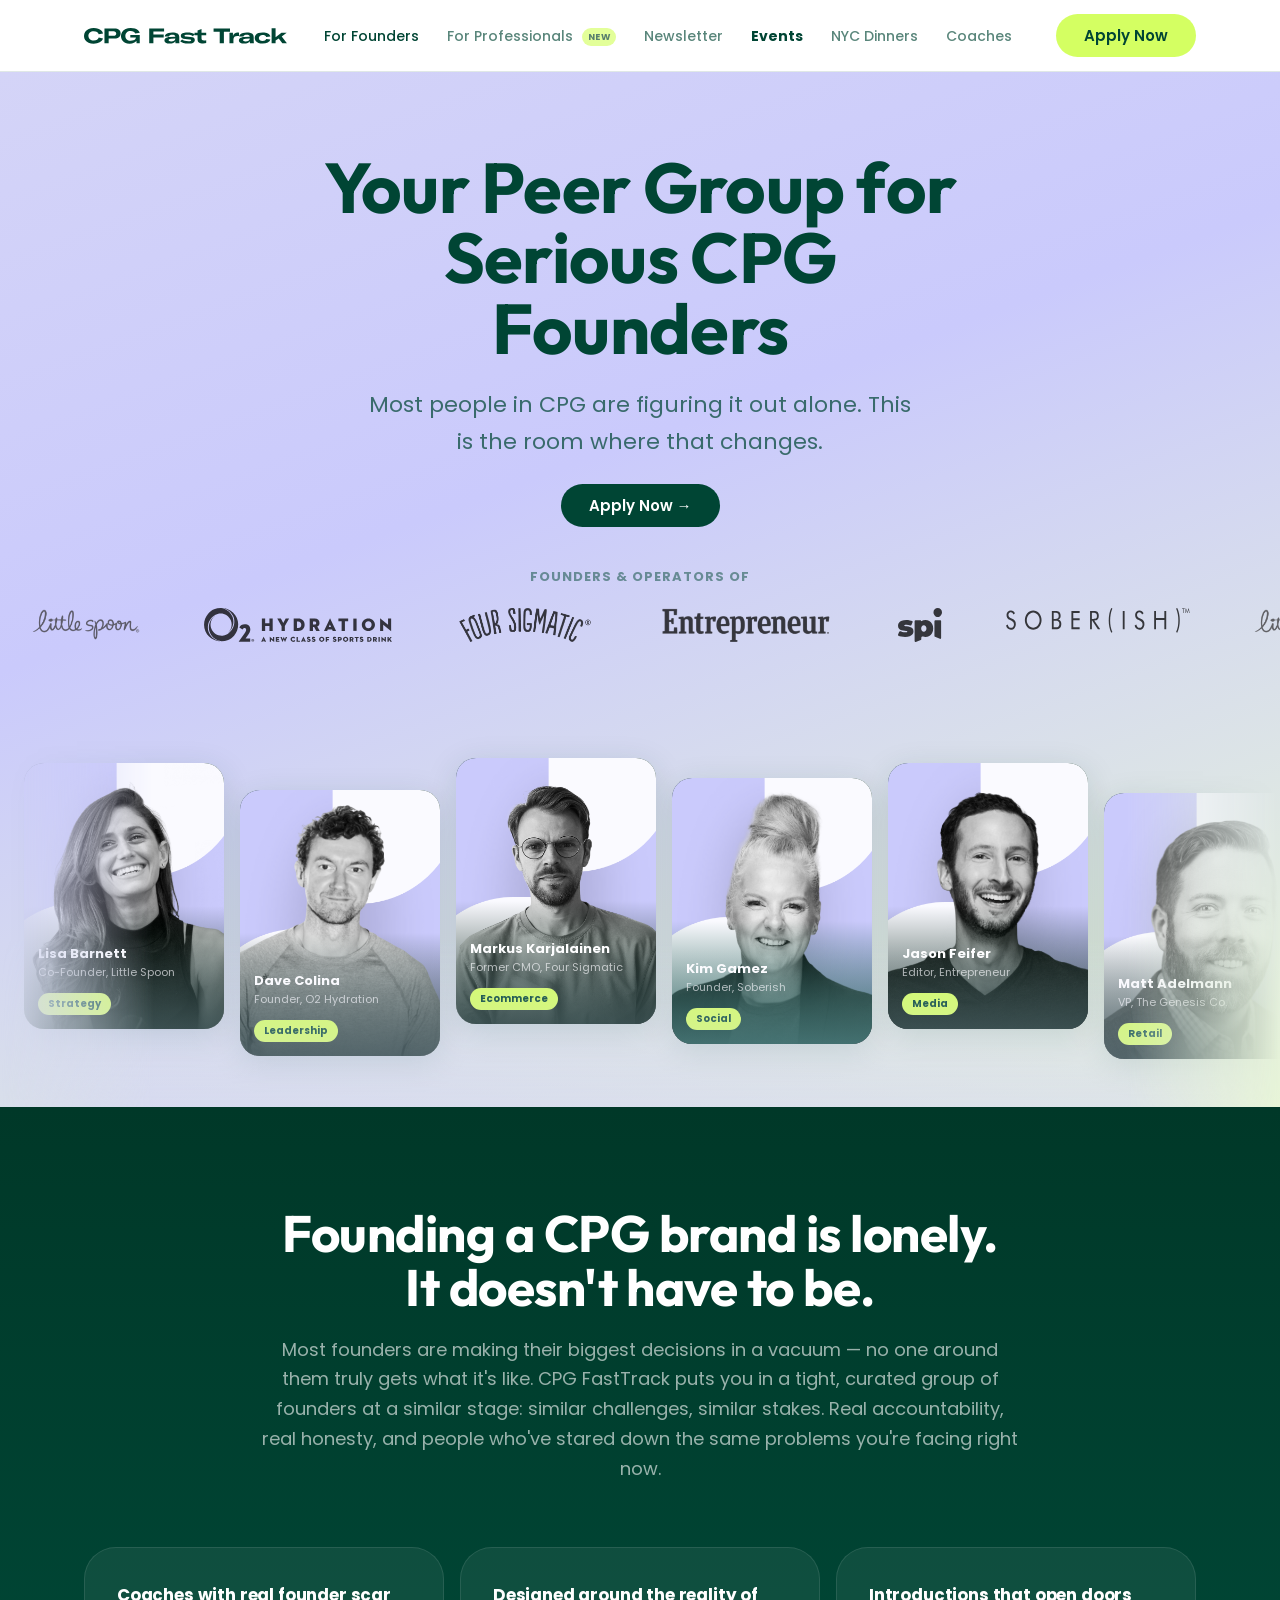
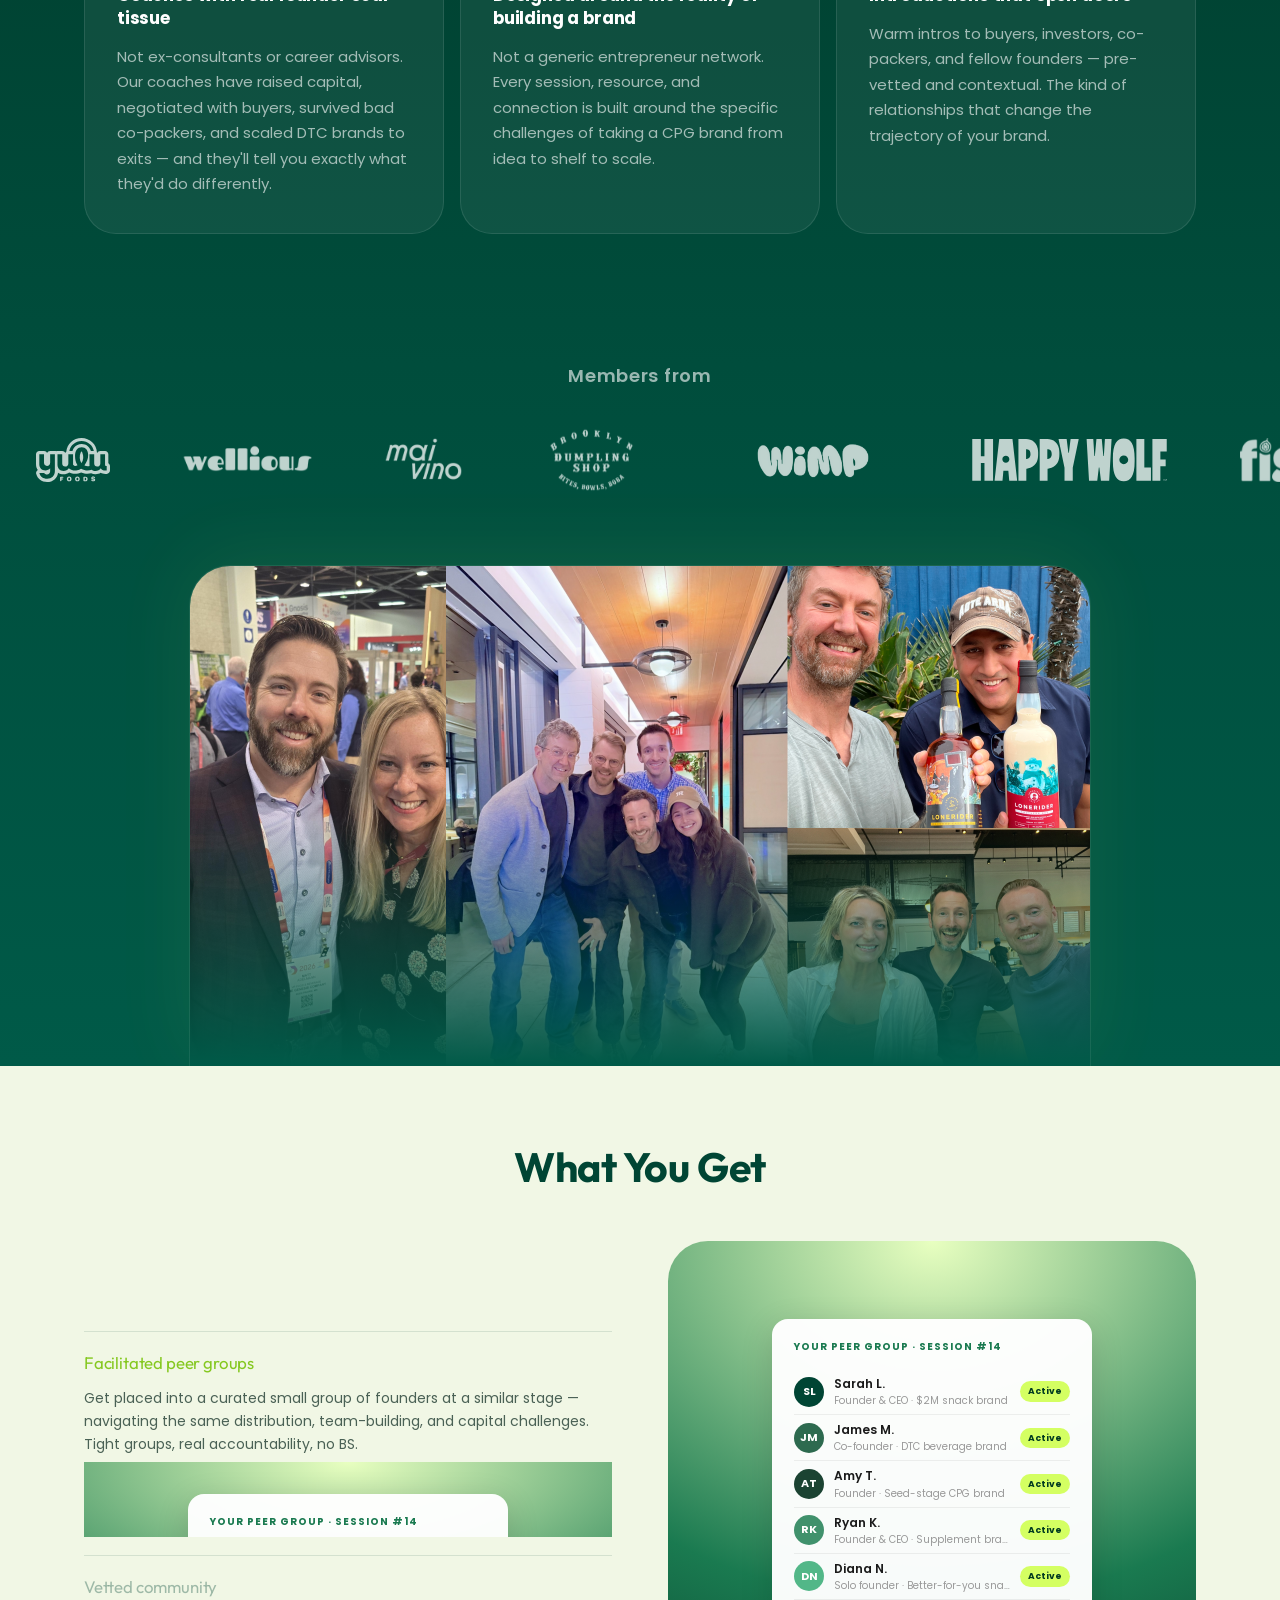
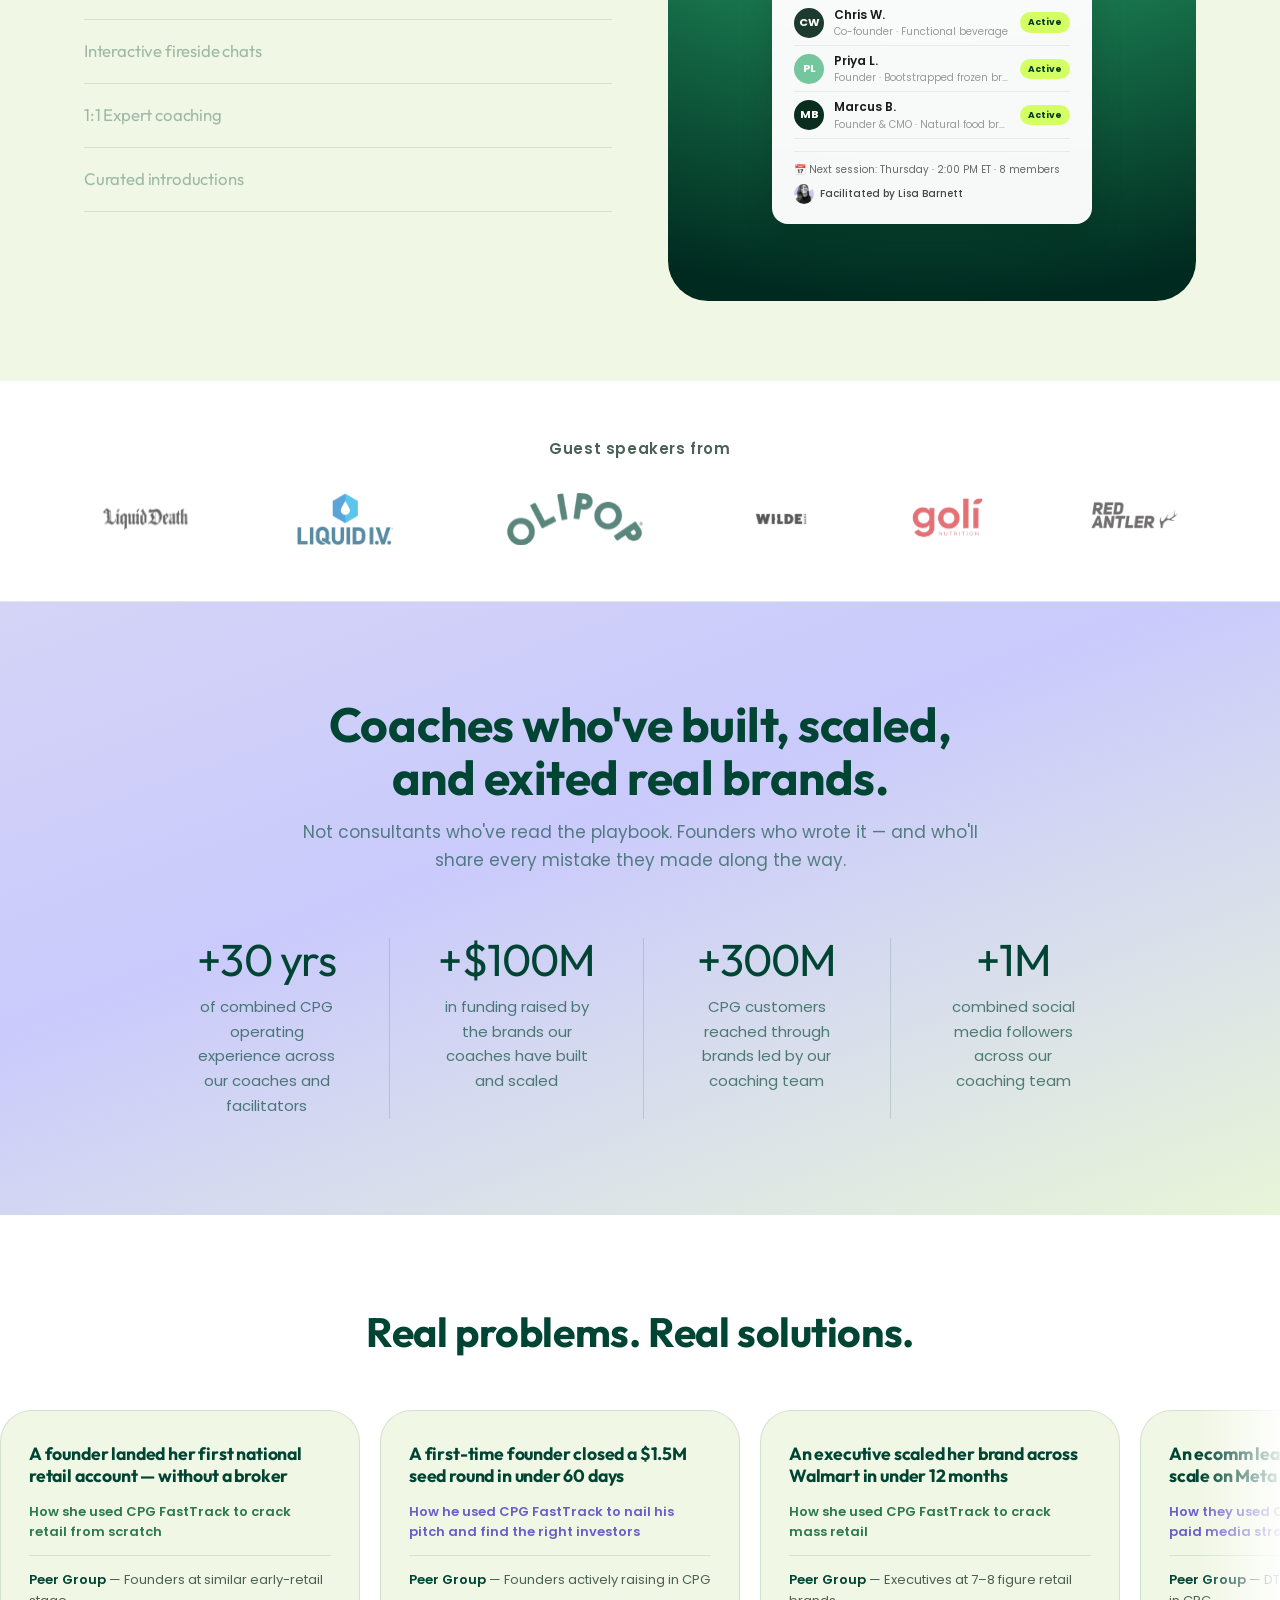
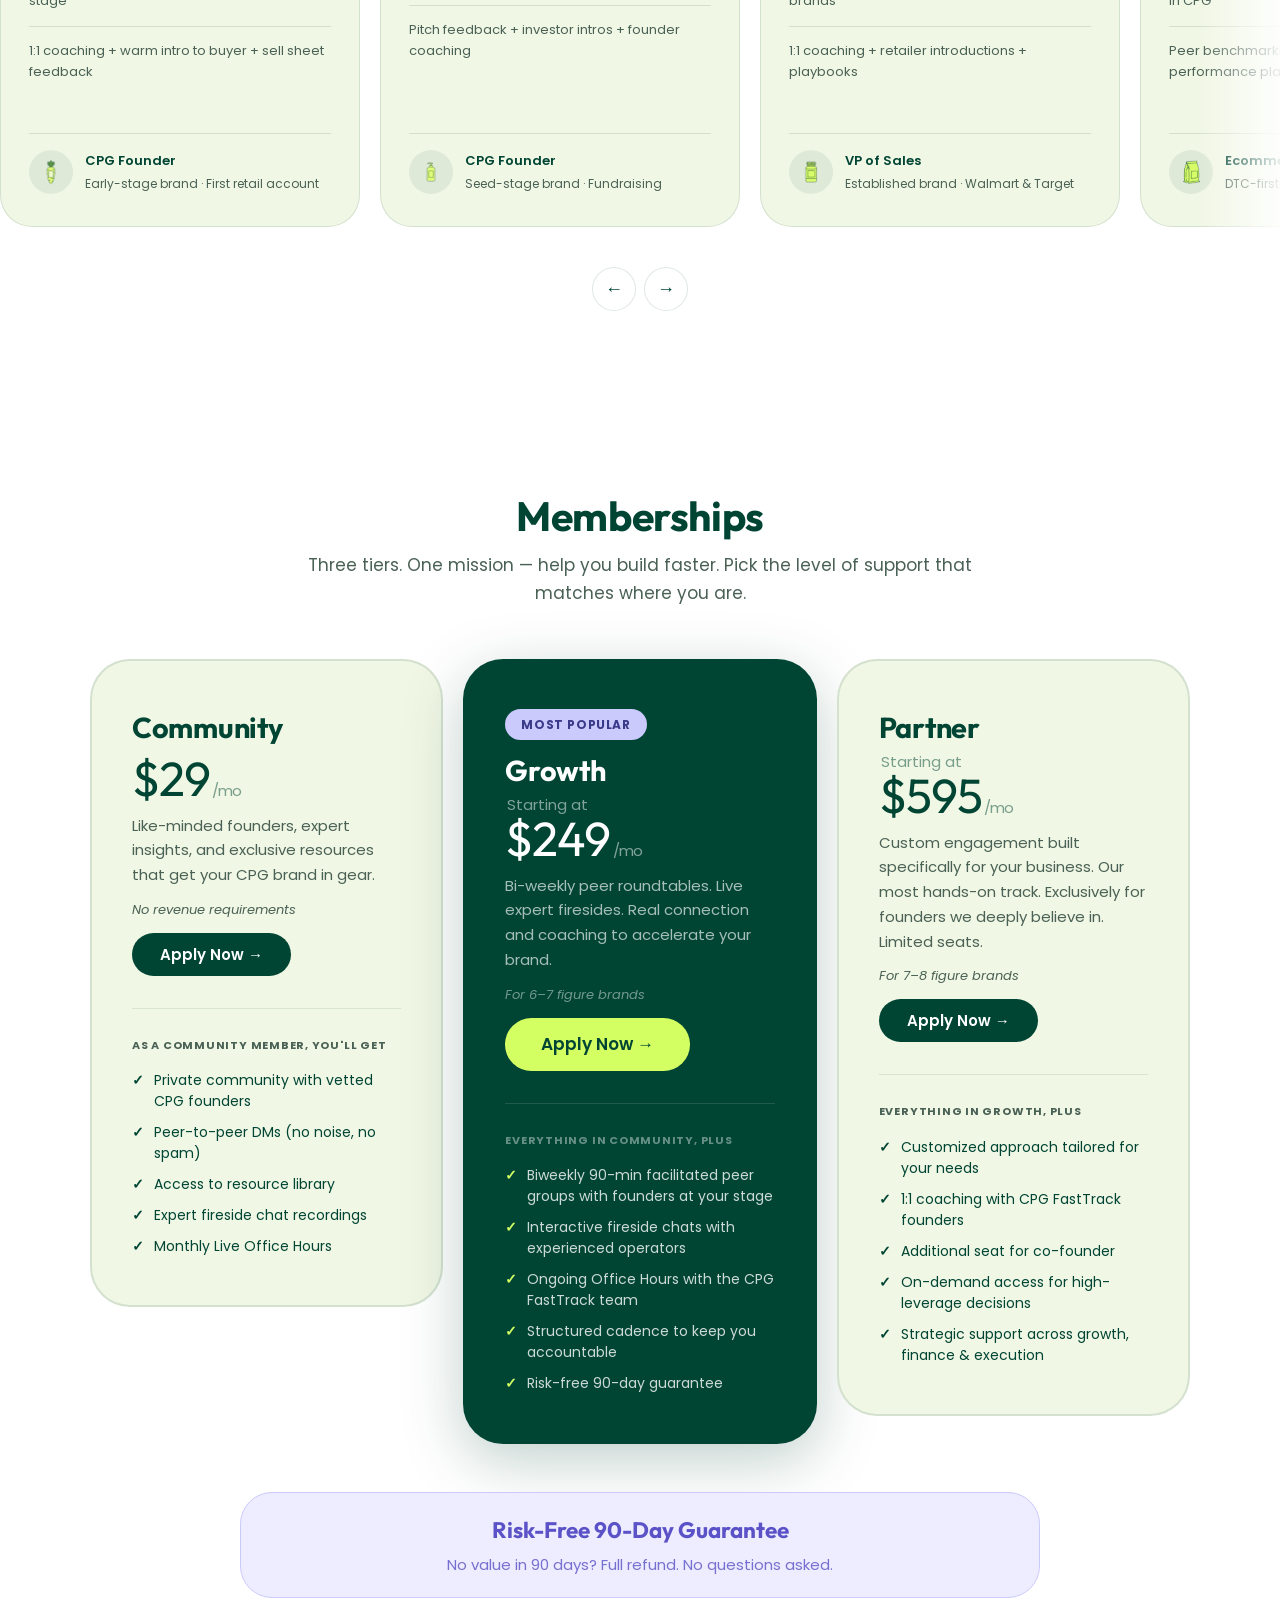
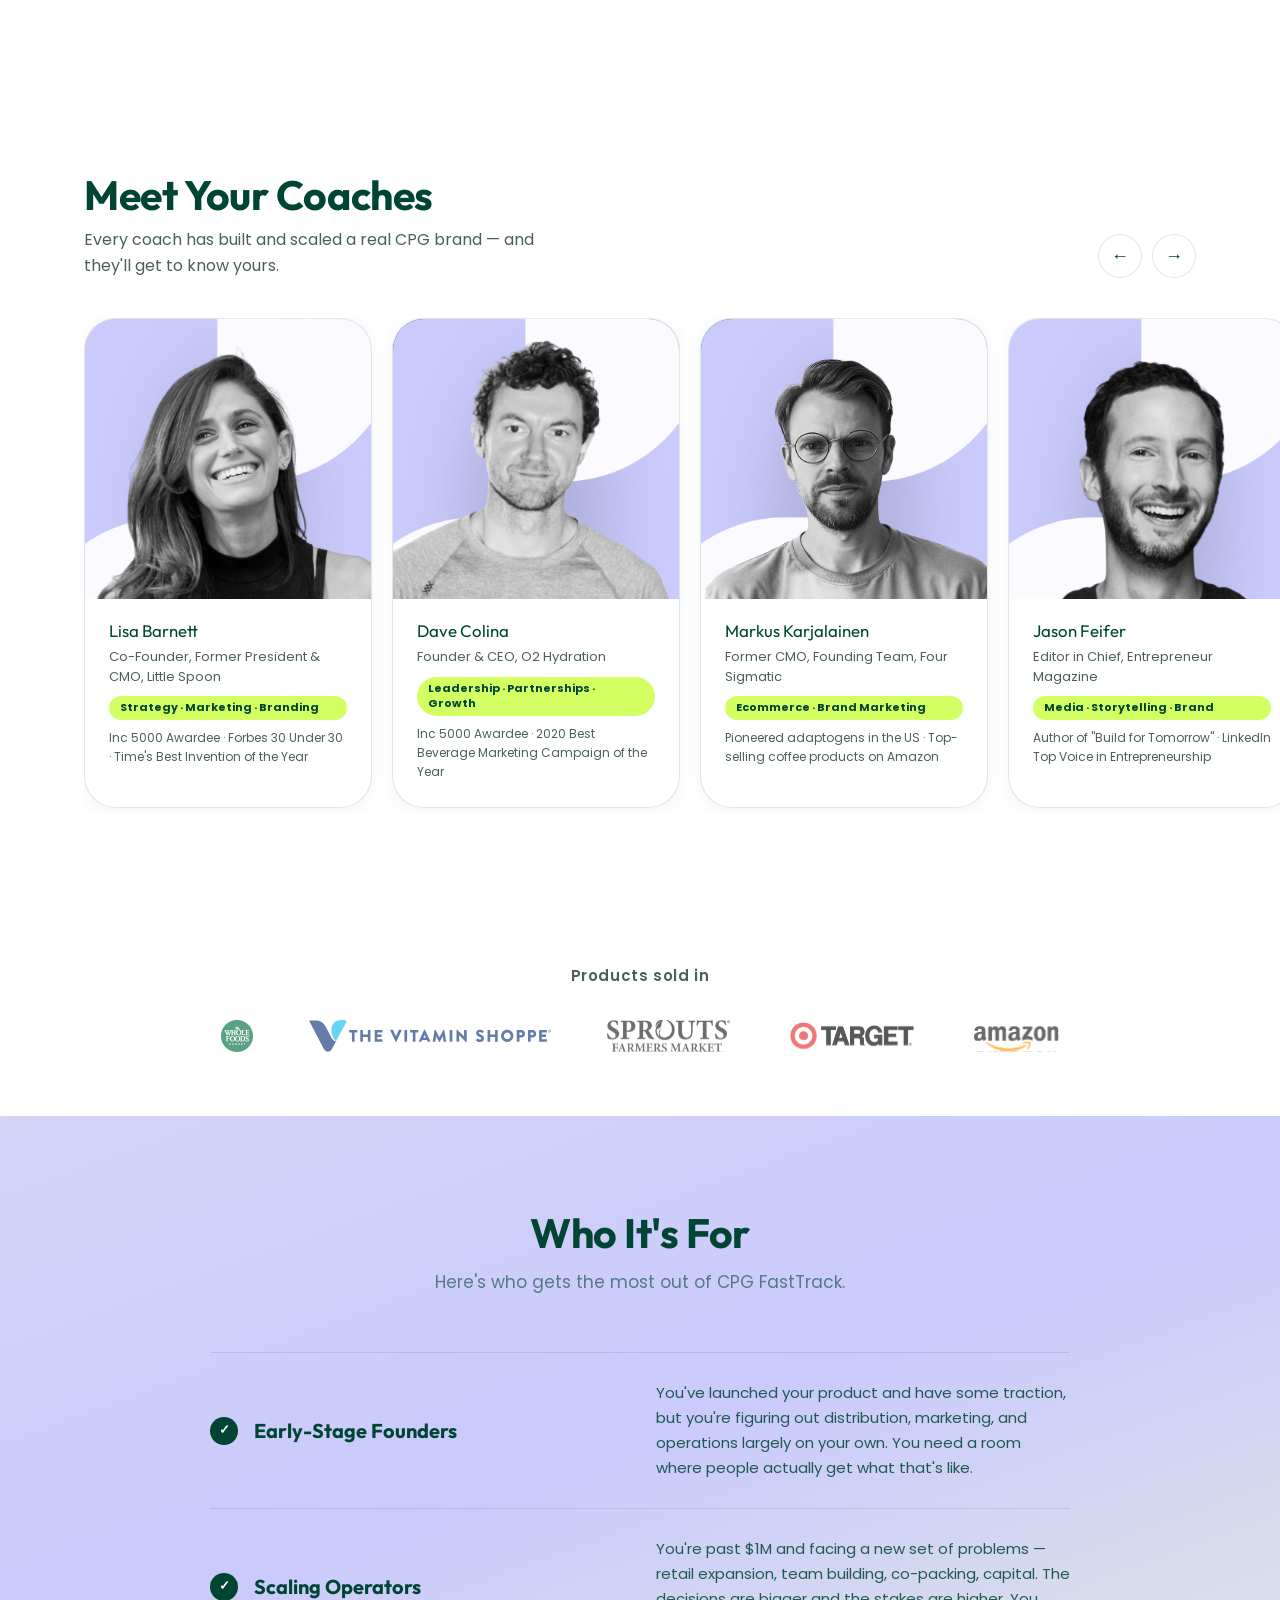
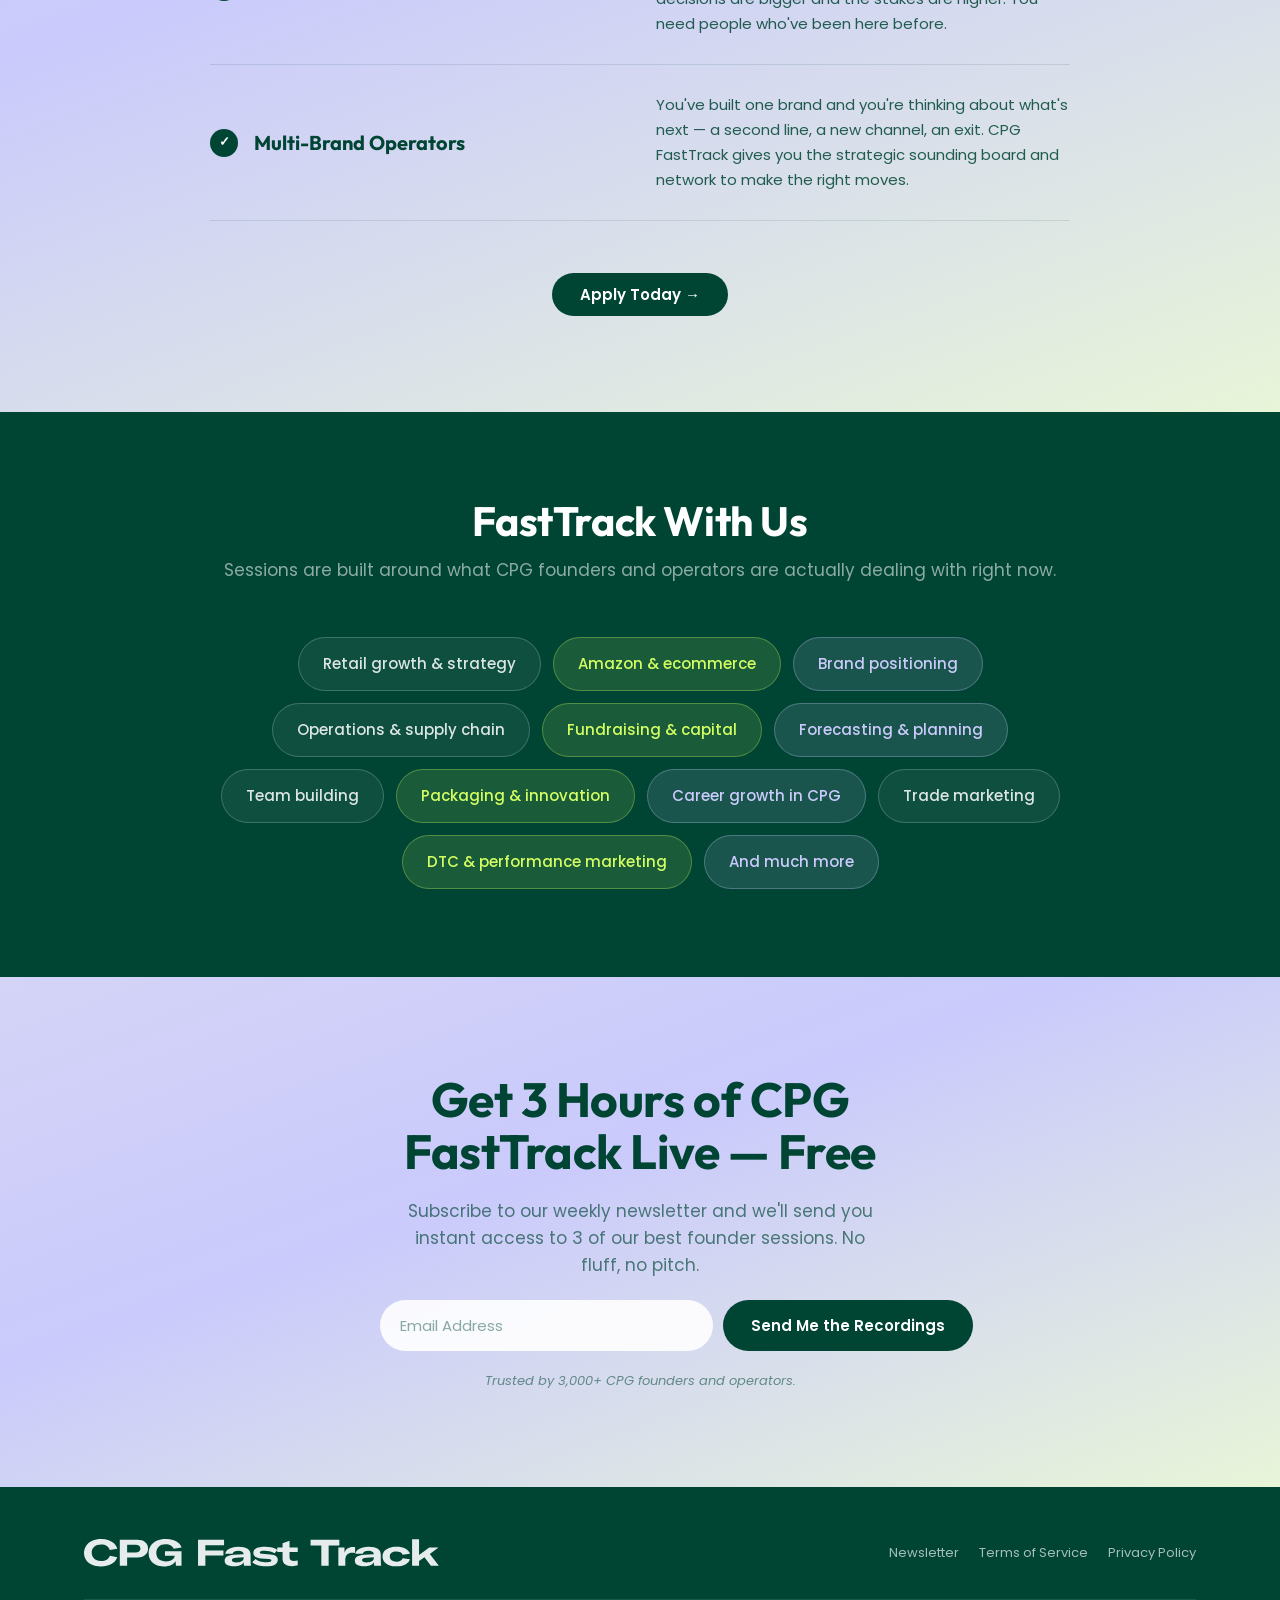
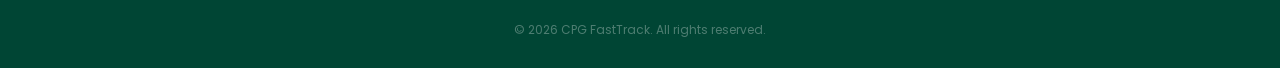
==== commit 9afa0c17: "Add NYC Dinner Series page with hosts, dates, partners, and application CTA Co-Authored-By: Claude S" ====
--- a/index.html
+++ b/index.html
@@ -56,6 +56,7 @@
         <li><a href="cpg-professionals.html">For Professionals <span class="nav-badge">New</span></a></li>
         <li><a href="newsletter.html">Newsletter</a></li>
         <li><a href="events.html" style="color:var(--green);opacity:1;font-weight:700">Events</a></li>
+        <li><a href="nyc-dinners.html">NYC Dinners</a></li>
         <li><a href="coaches.html">Coaches</a></li>
       </ul>
       <a href="https://wsrwt15qmdi.typeform.com/to/vTO91wSu" class="btn btn-lime nav-cta" target="_blank" rel="noopener">Apply Now</a>
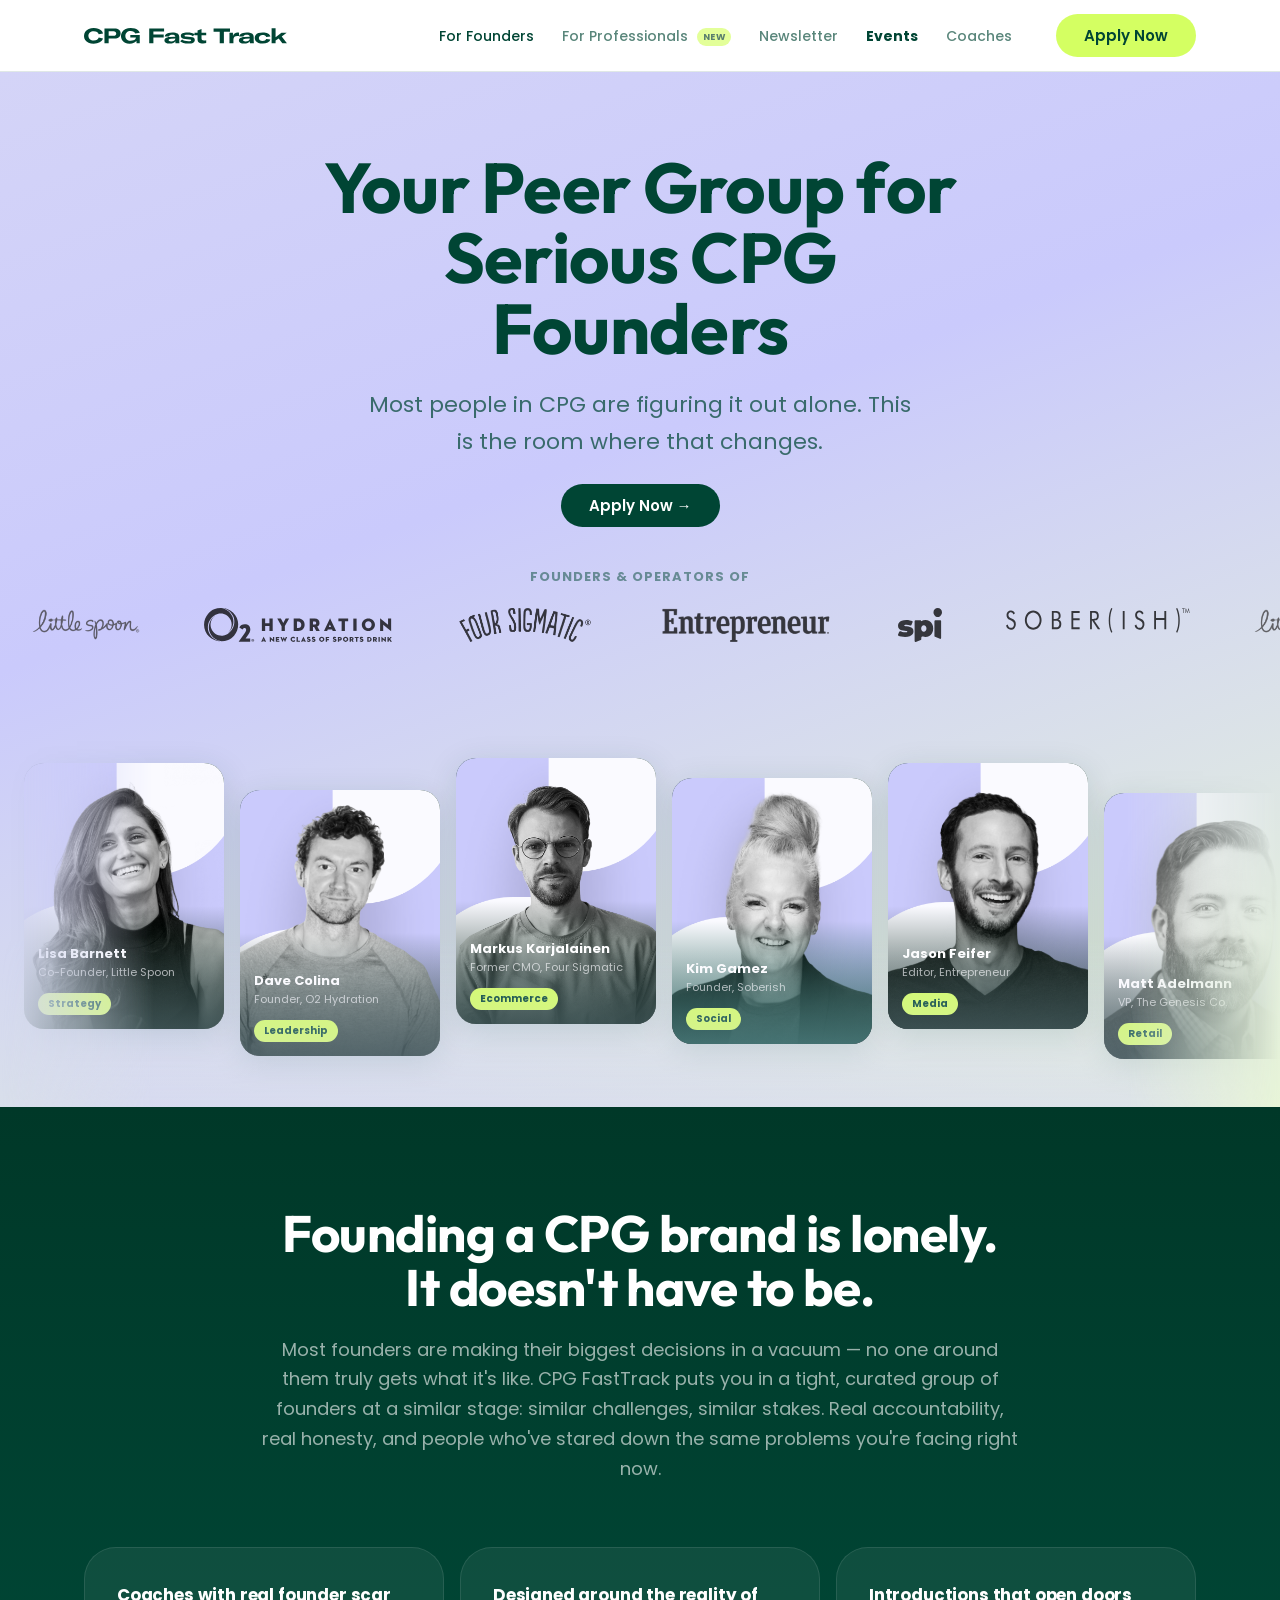
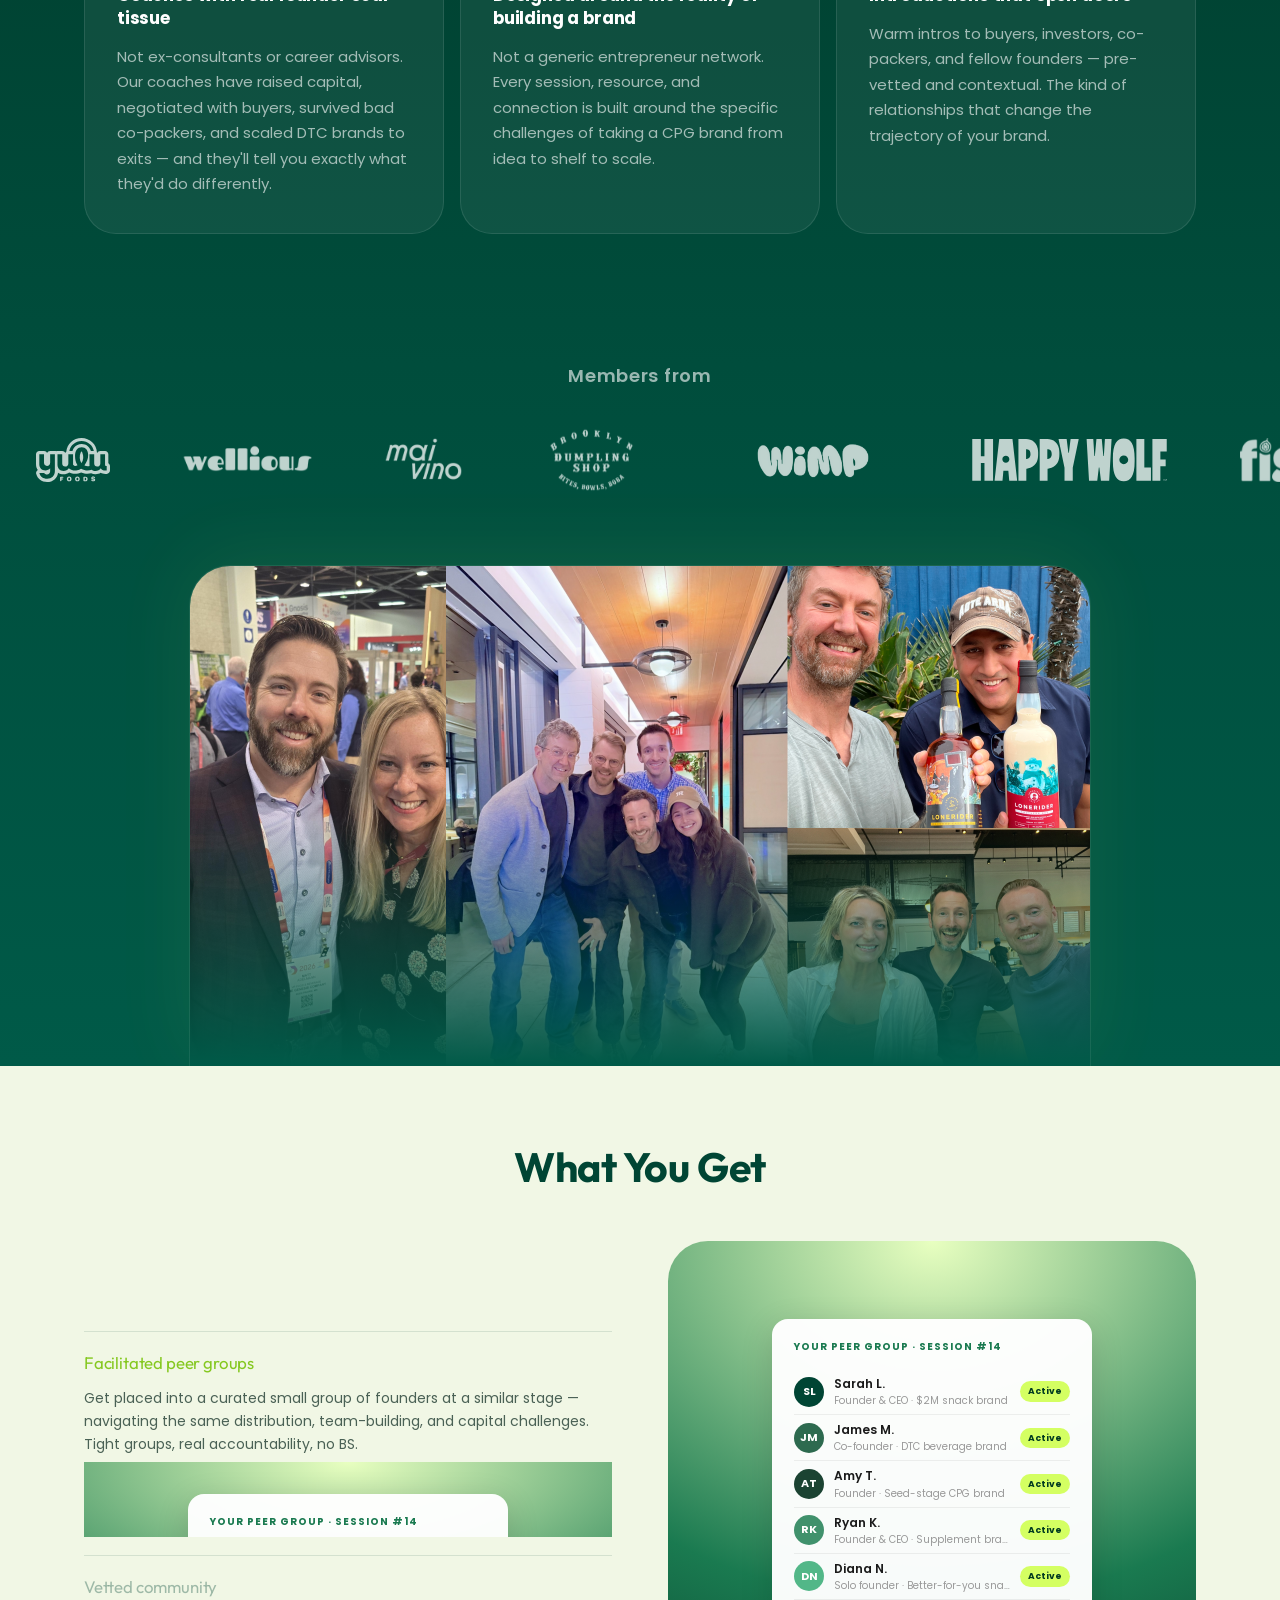
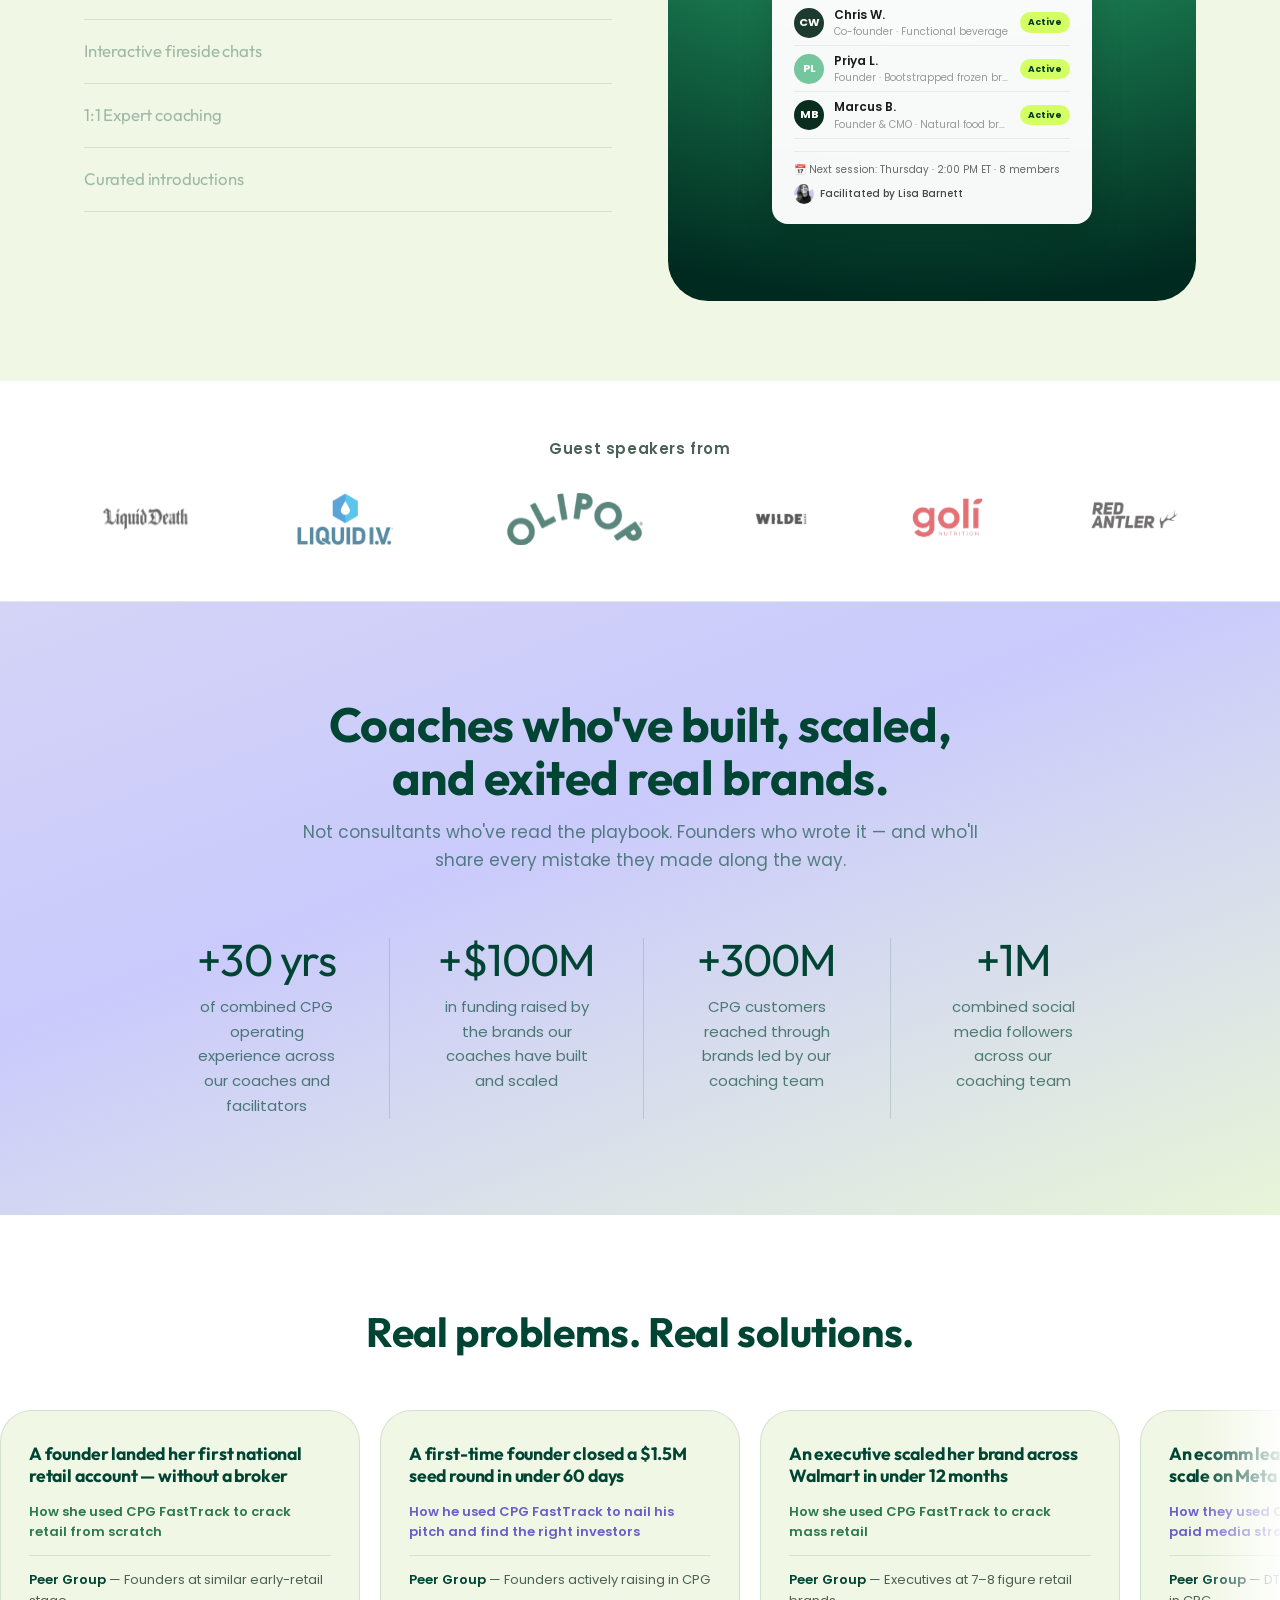
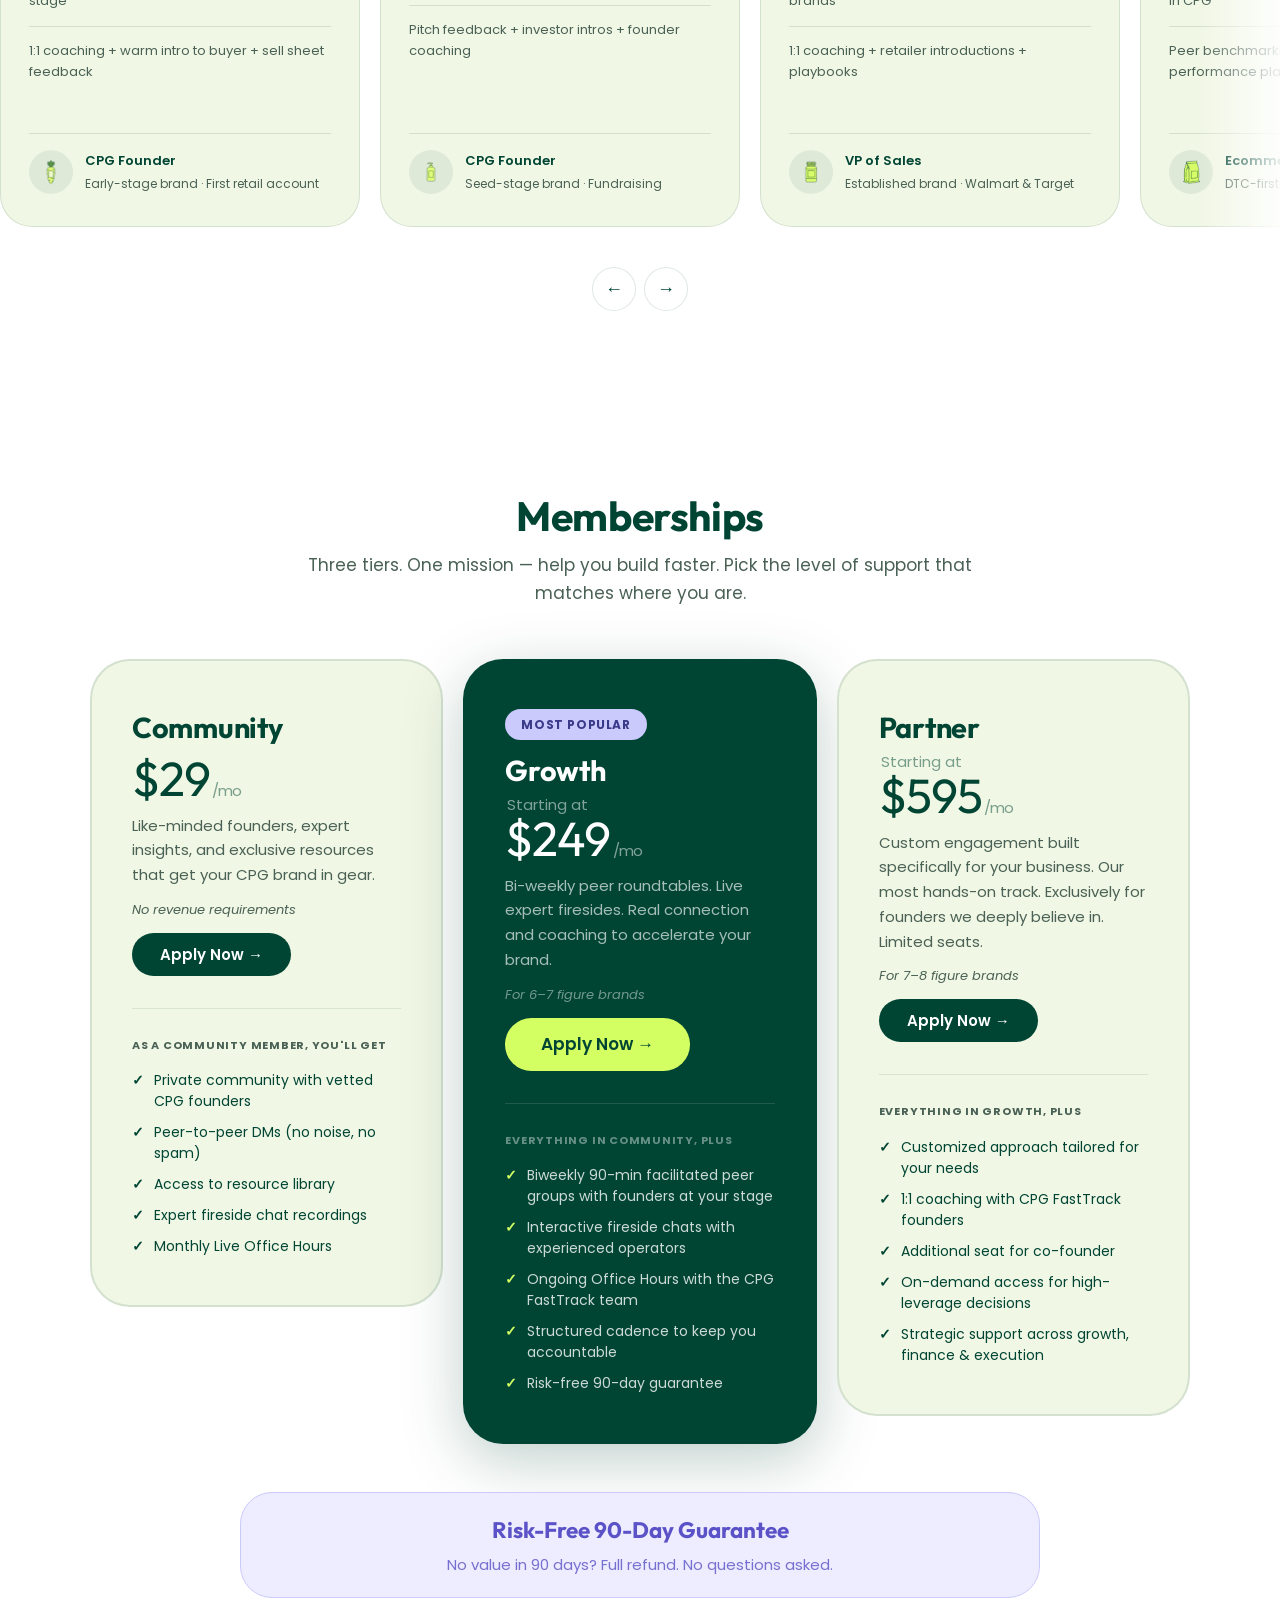
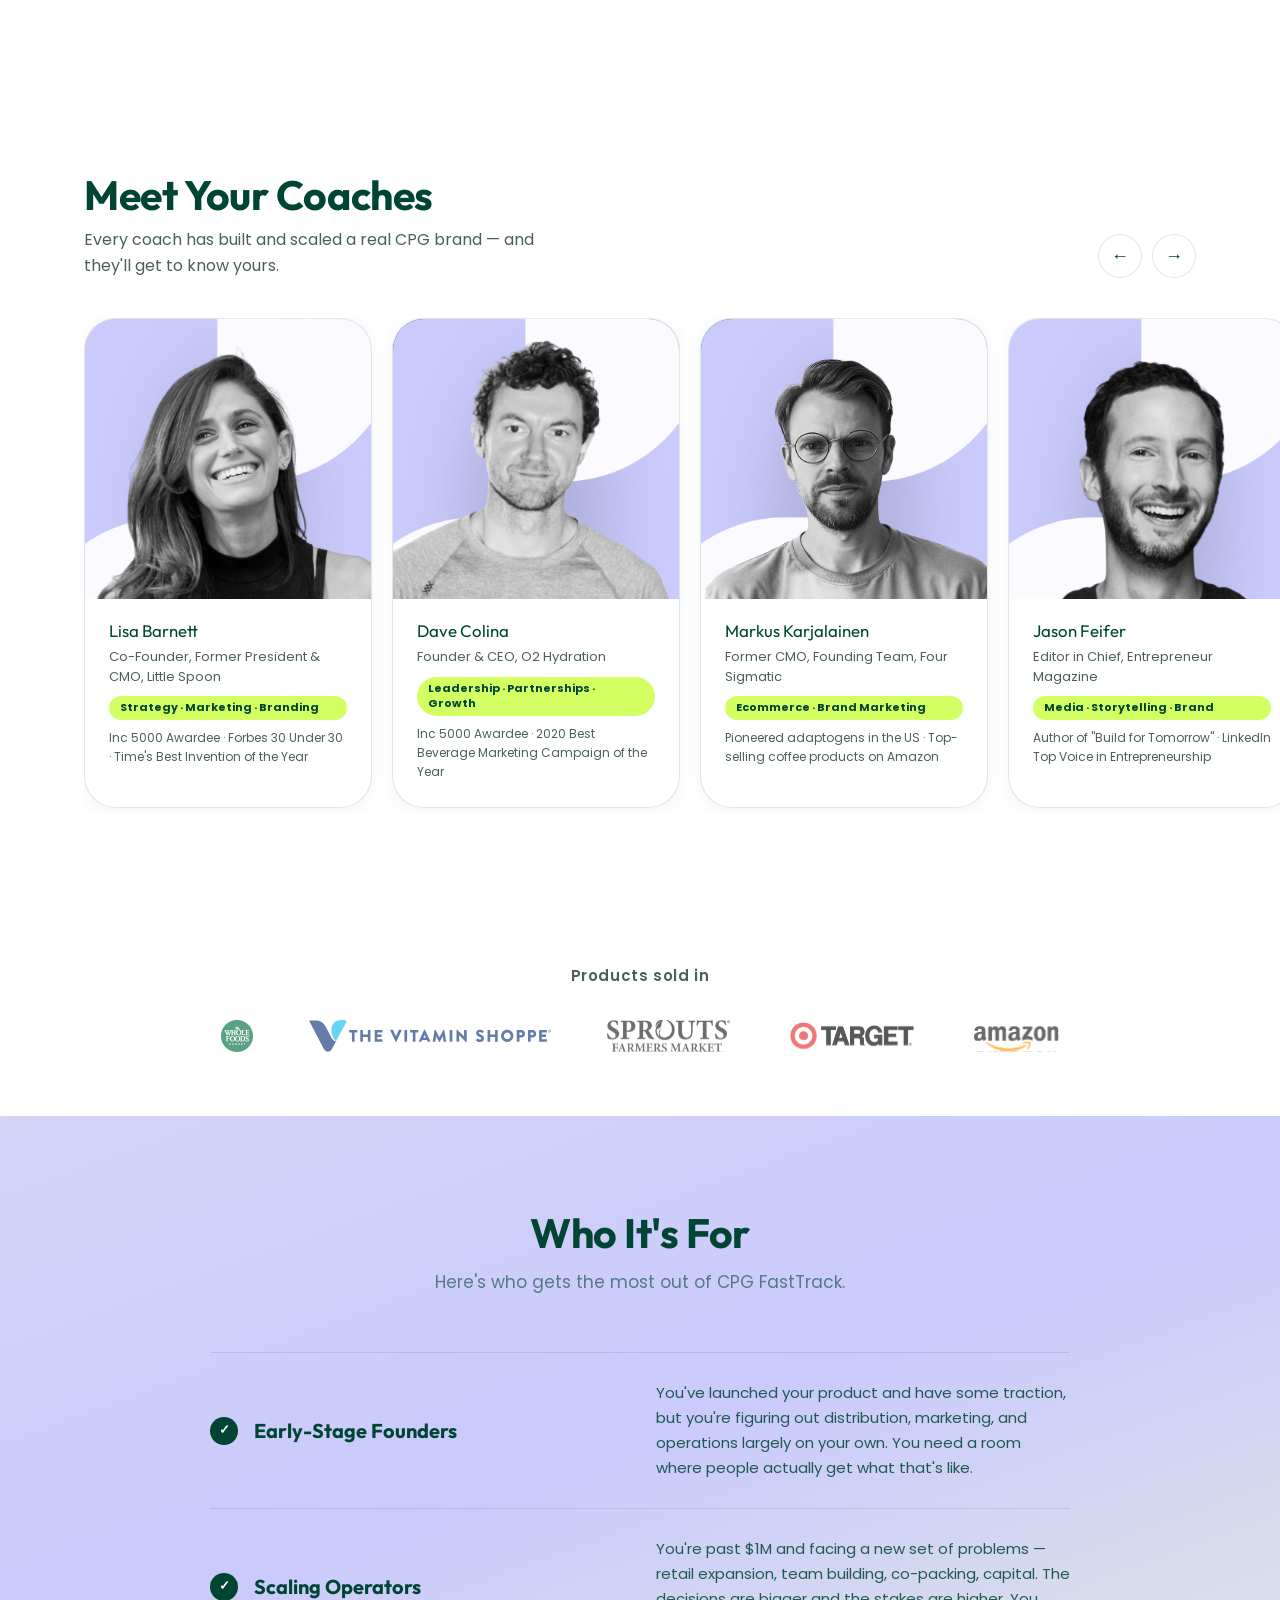
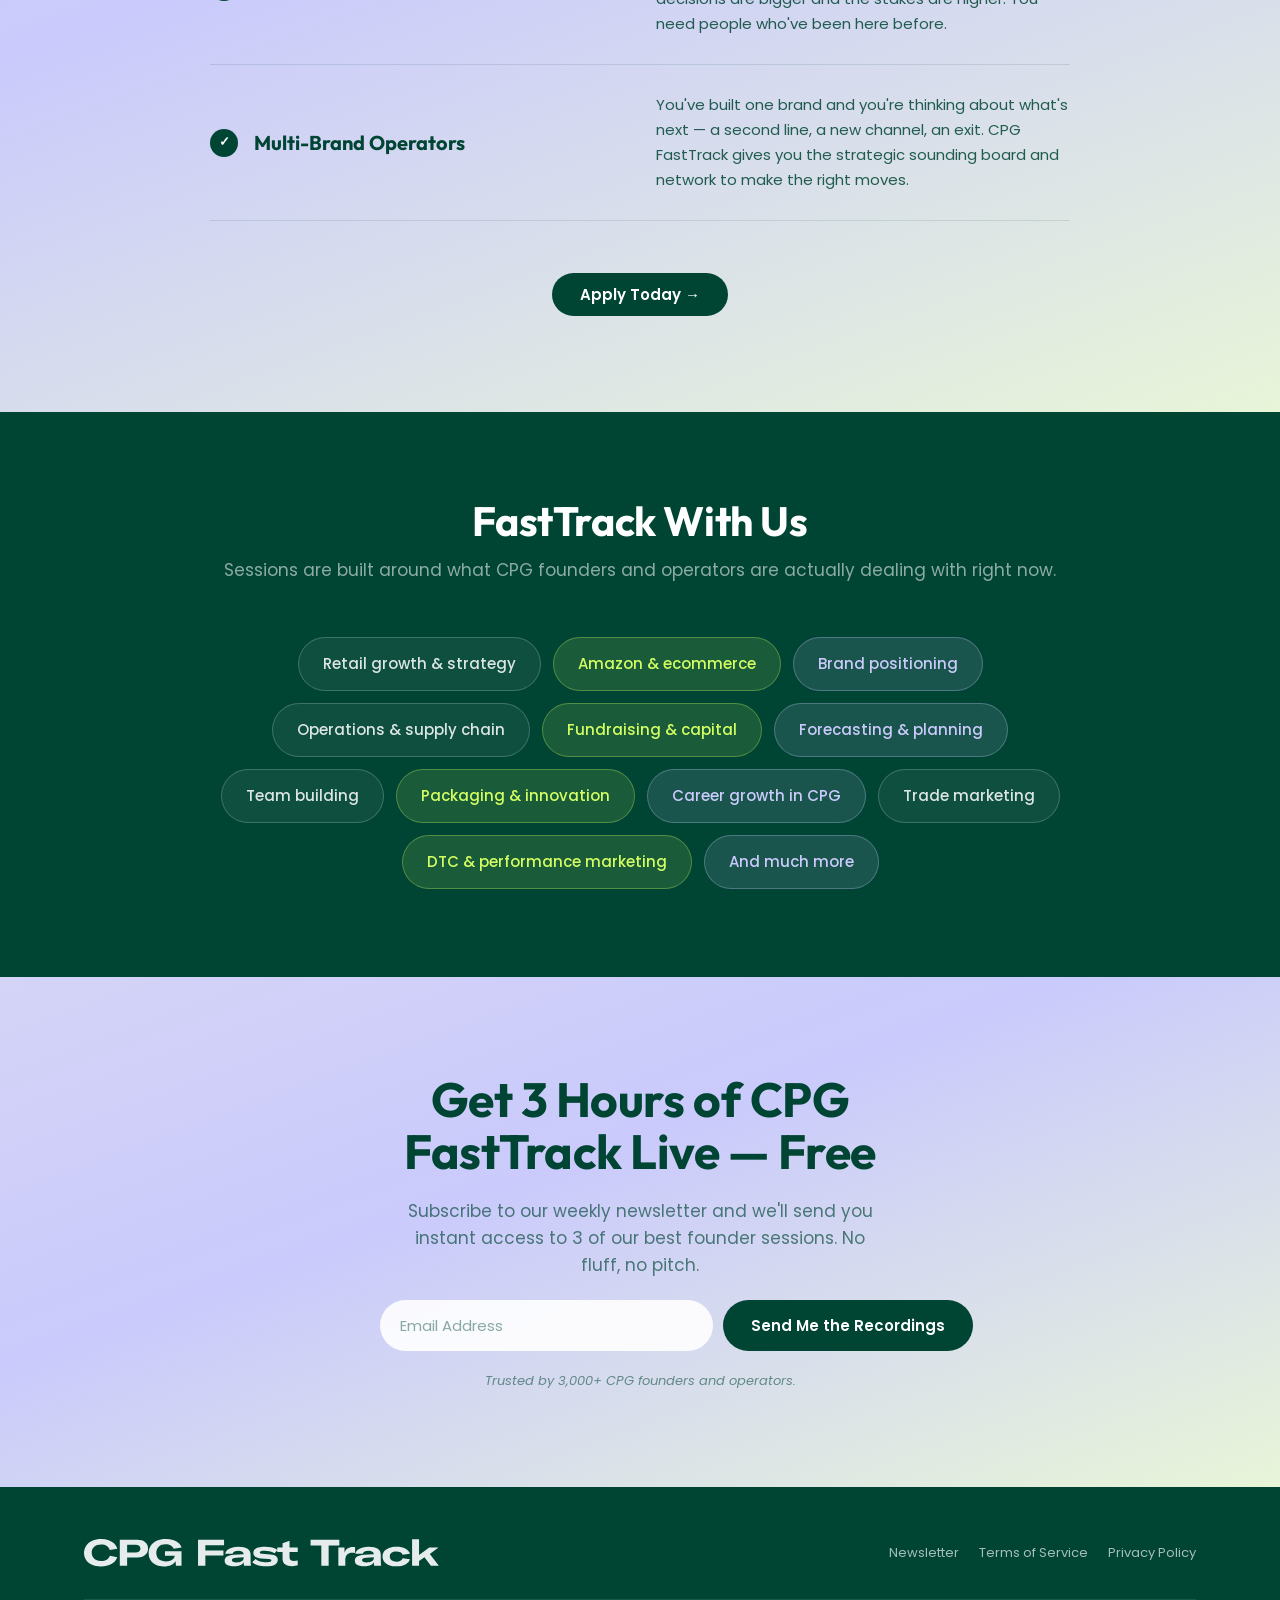
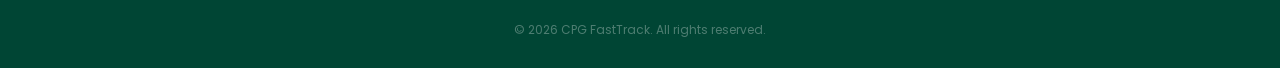
==== commit 4526640f: "Remove NYC Dinners from nav — not ready yet Co-Authored-By: Claude Sonnet 4.6 <noreply@anthropic.com" ====
--- a/index.html
+++ b/index.html
@@ -56,7 +56,6 @@
         <li><a href="cpg-professionals.html">For Professionals <span class="nav-badge">New</span></a></li>
         <li><a href="newsletter.html">Newsletter</a></li>
         <li><a href="events.html" style="color:var(--green);opacity:1;font-weight:700">Events</a></li>
-        <li><a href="nyc-dinners.html">NYC Dinners</a></li>
         <li><a href="coaches.html">Coaches</a></li>
       </ul>
       <a href="https://wsrwt15qmdi.typeform.com/to/vTO91wSu" class="btn btn-lime nav-cta" target="_blank" rel="noopener">Apply Now</a>
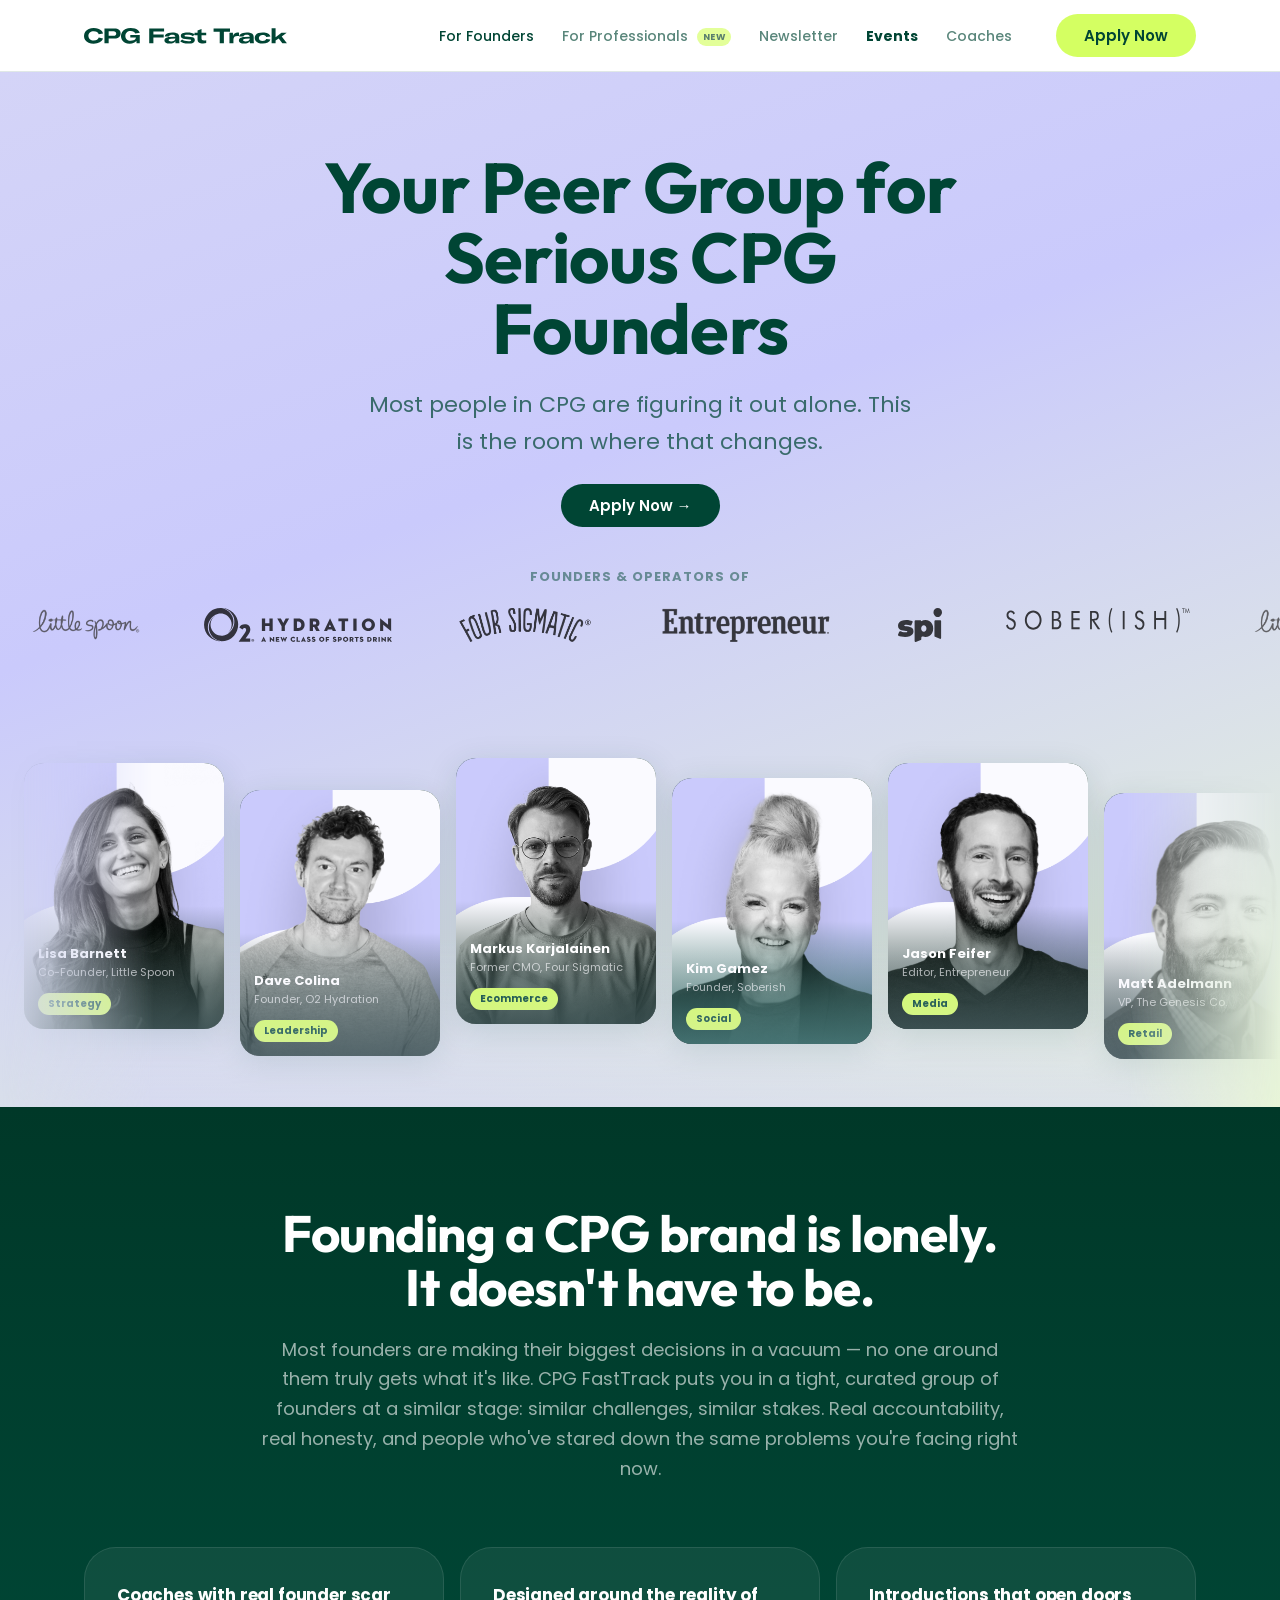
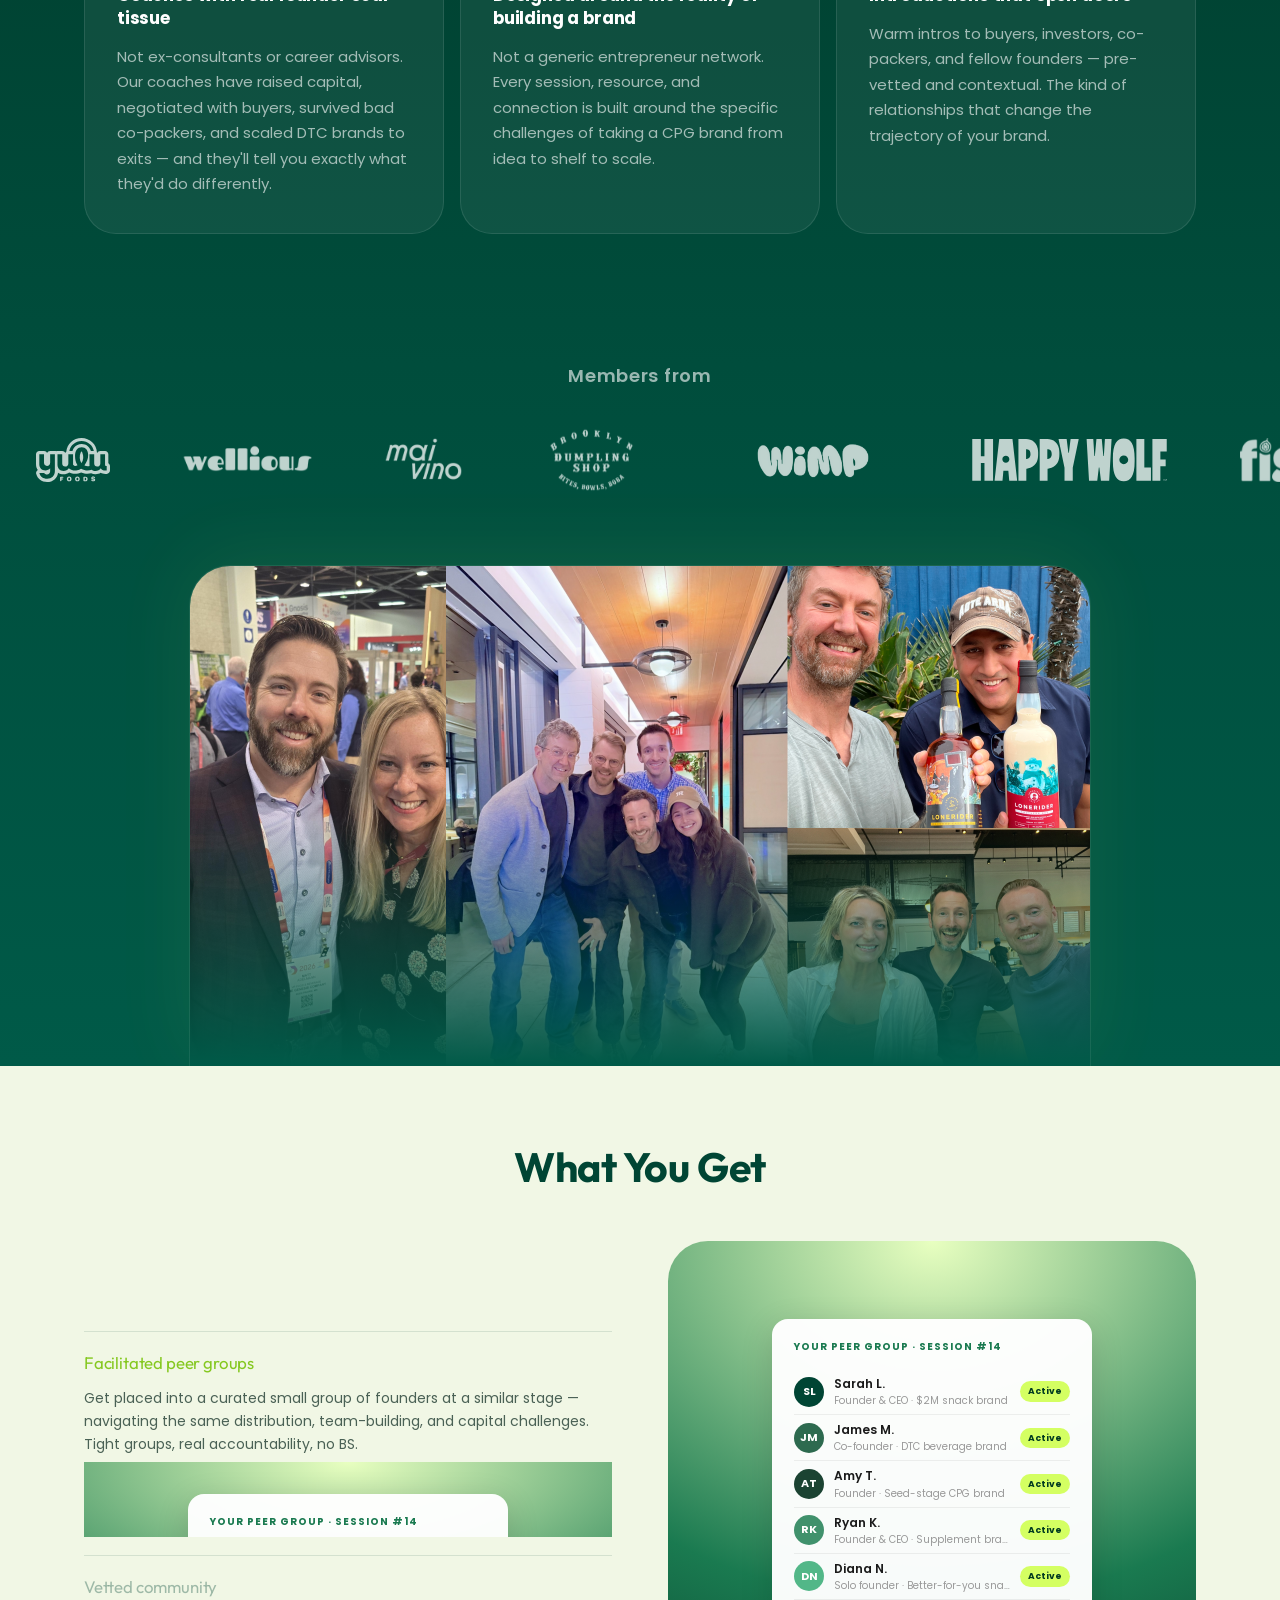
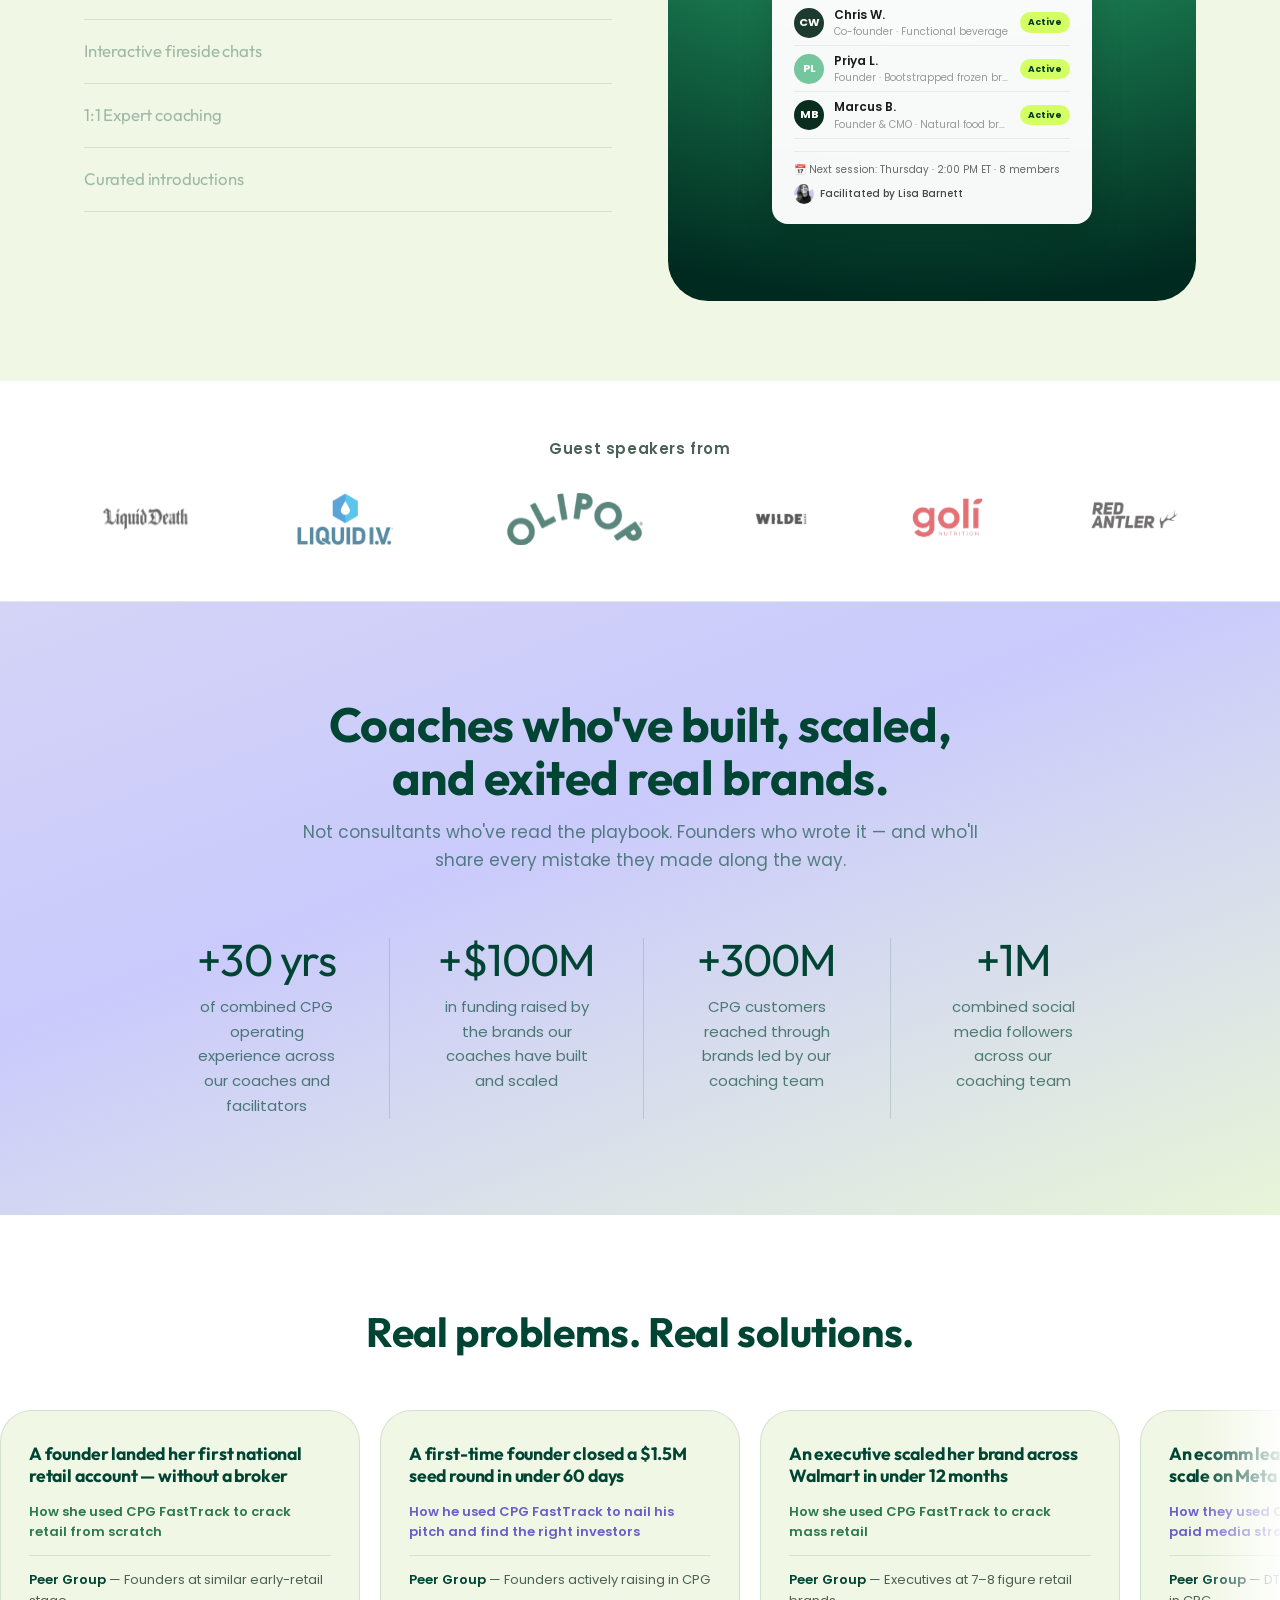
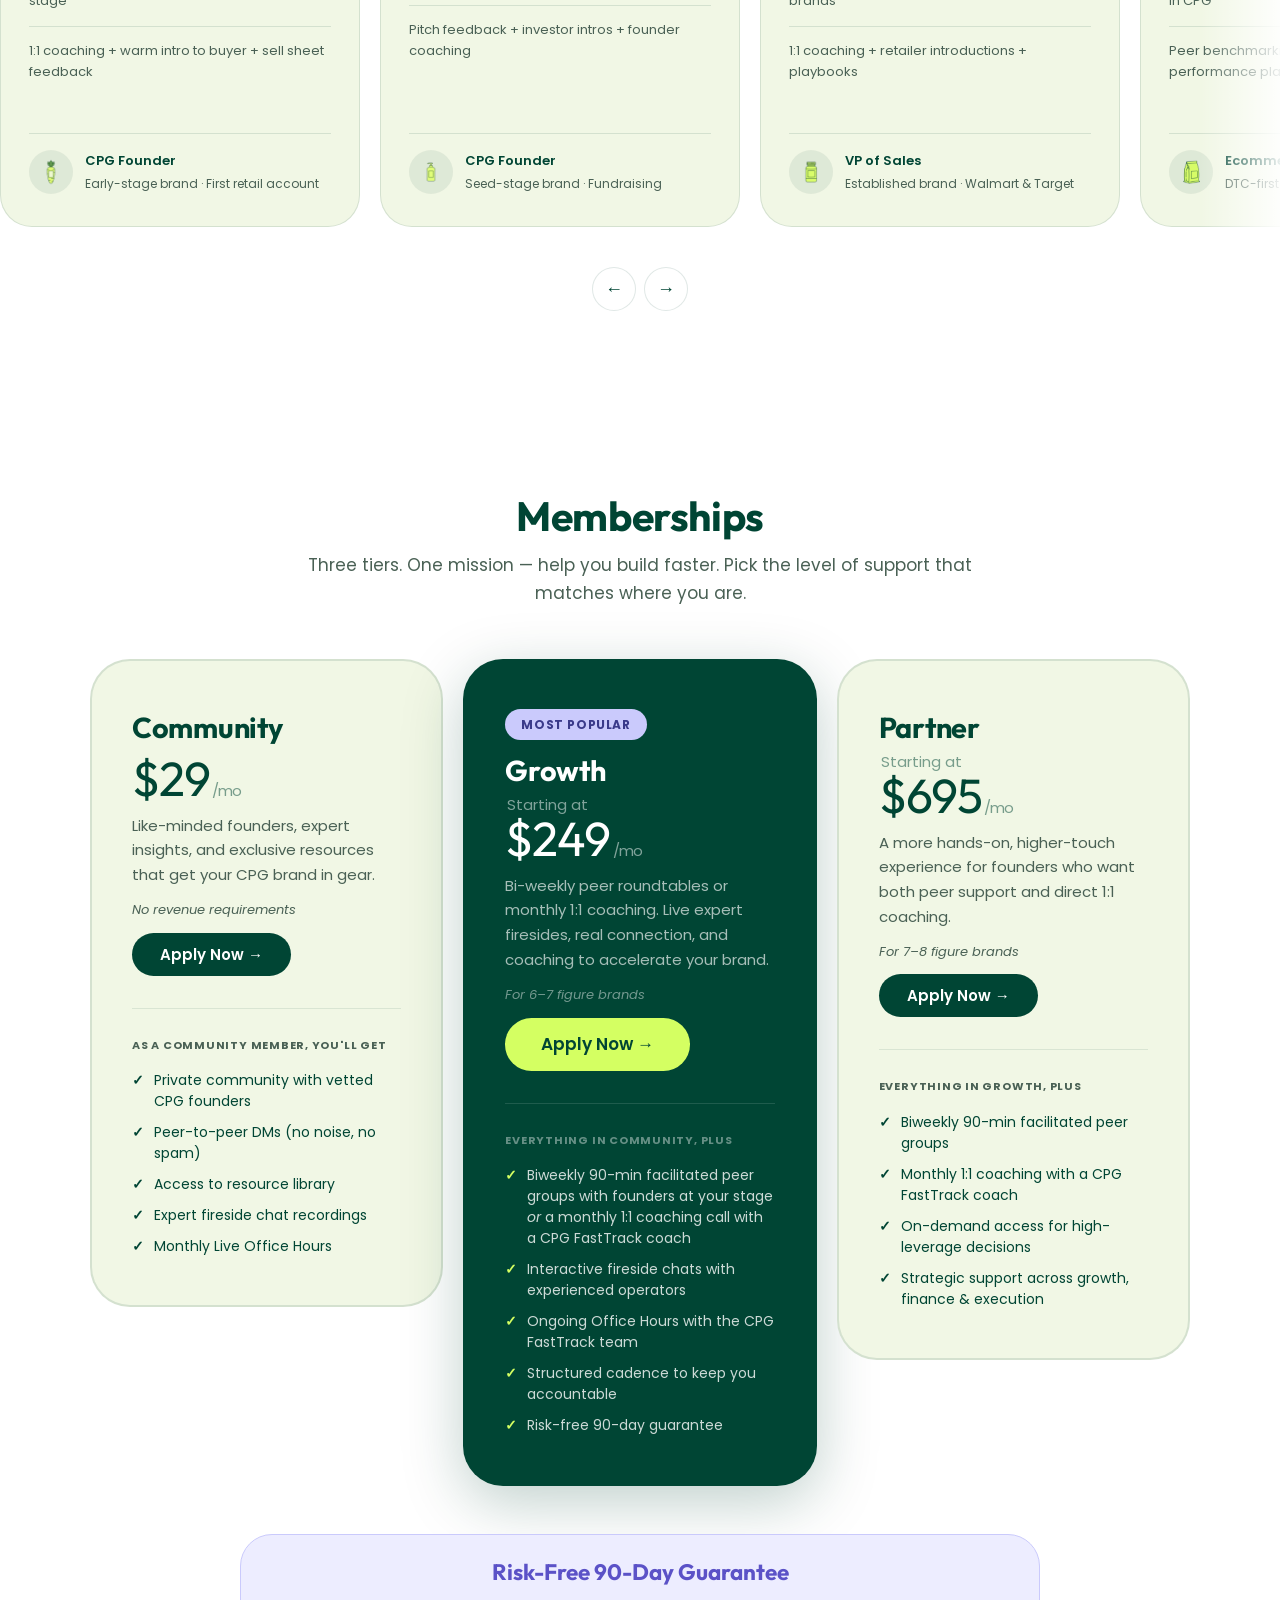
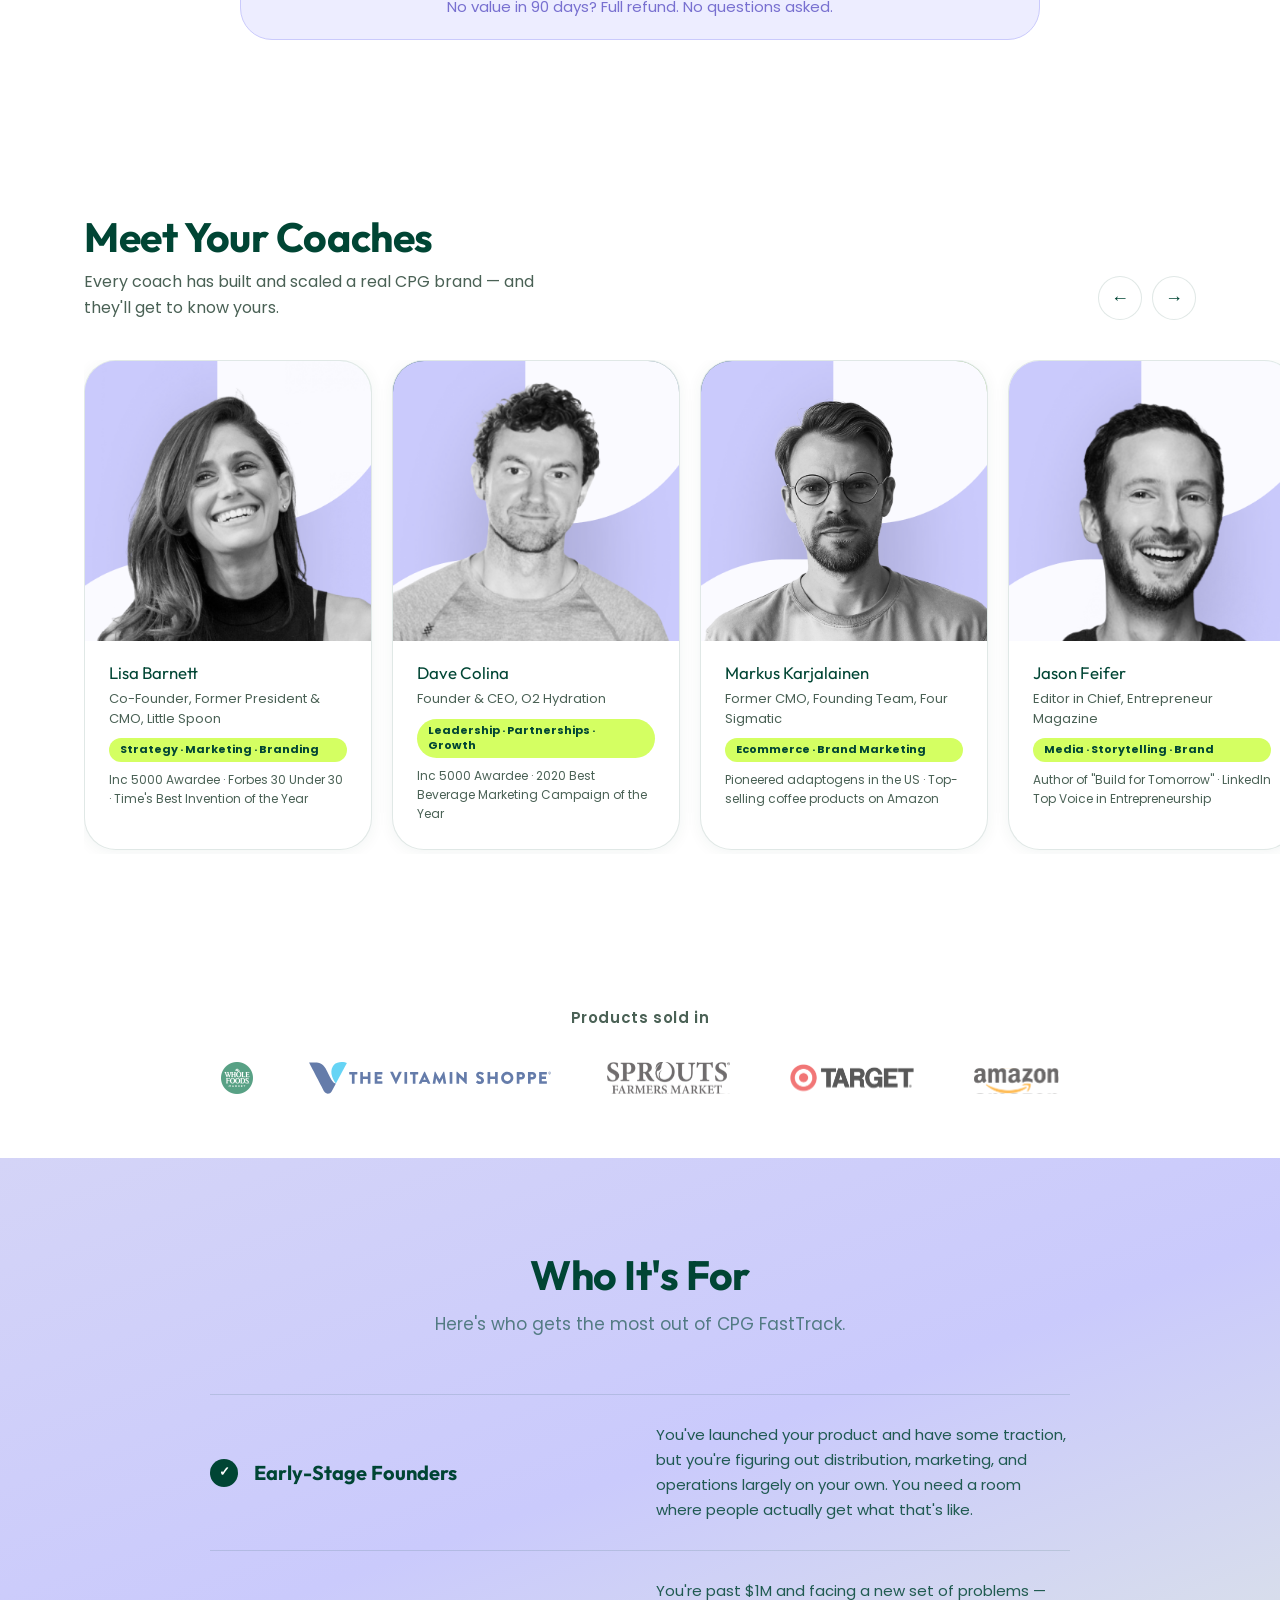
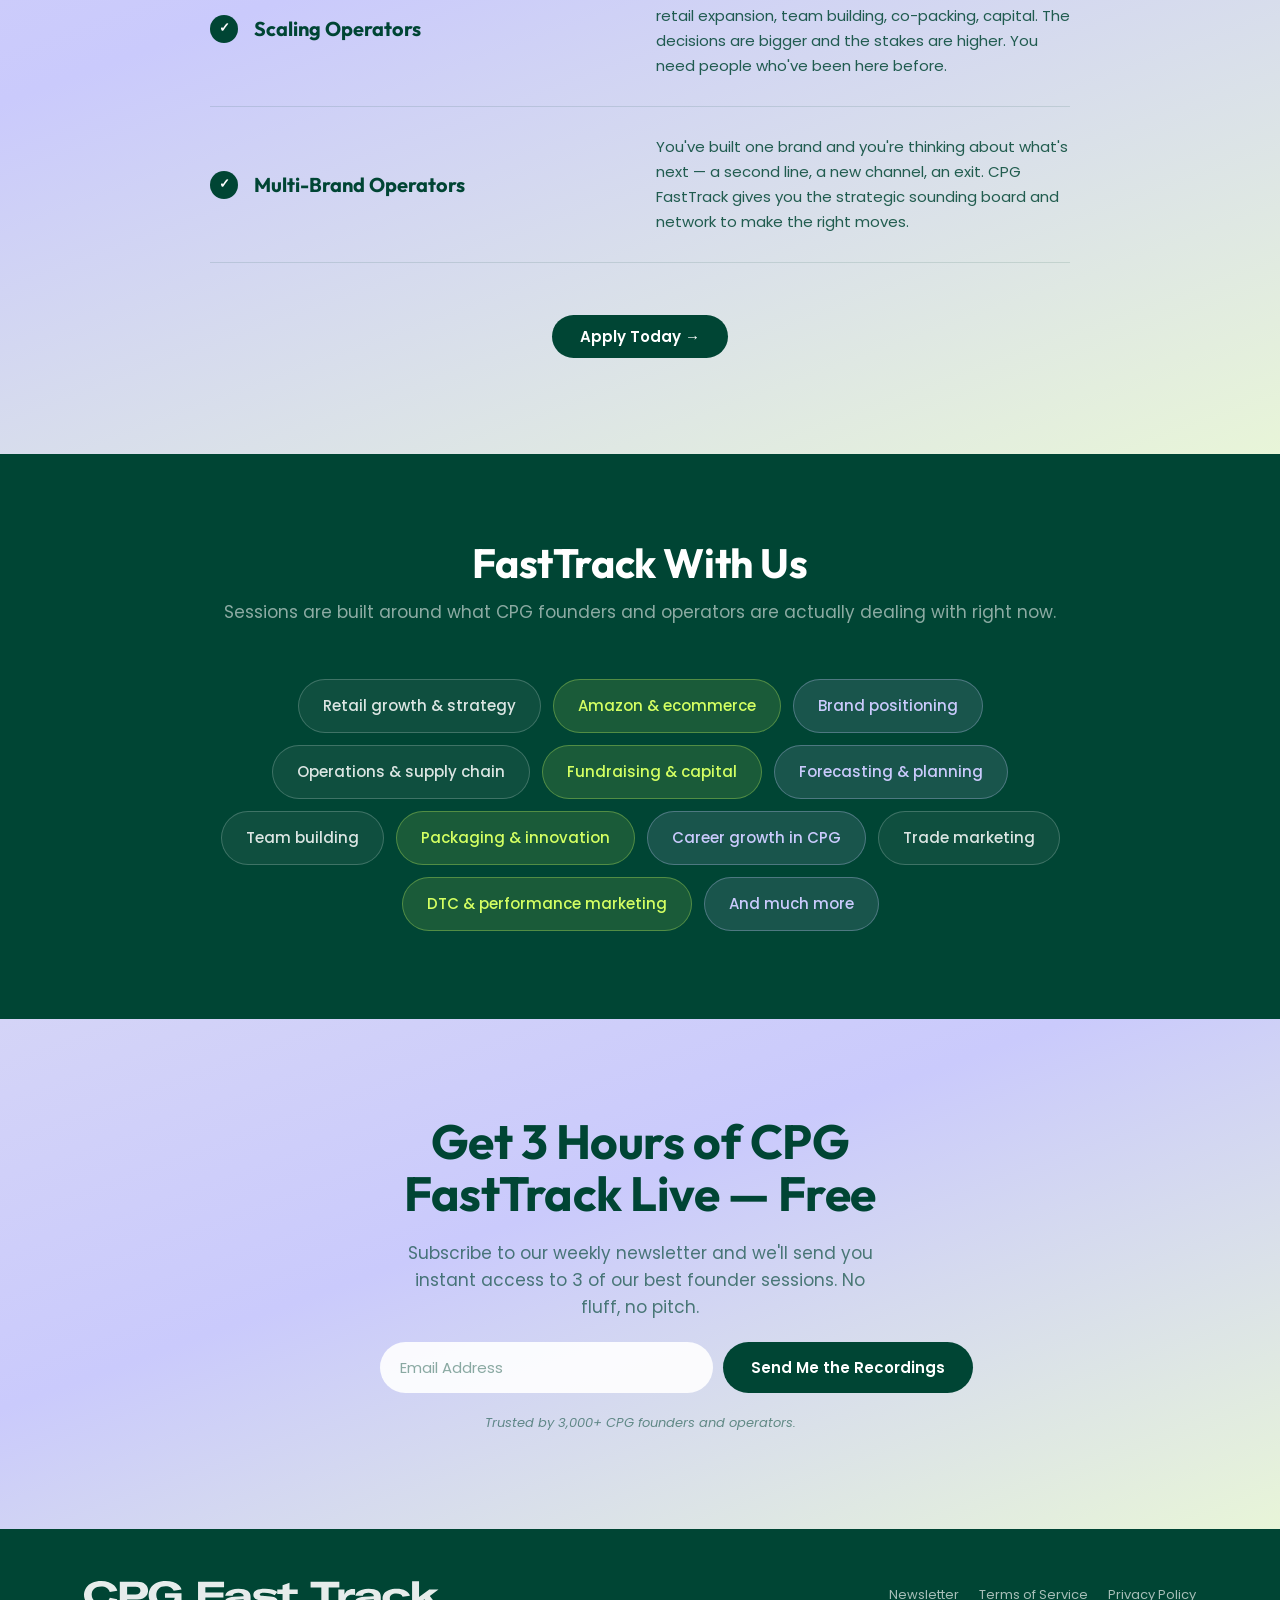
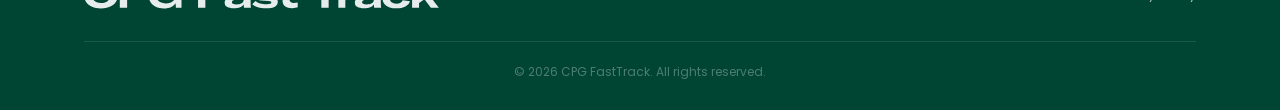
==== commit 7314fcc1: "Update Growth and Partner membership copy and pricing" ====
--- a/index.html
+++ b/index.html
@@ -48,15 +48,15 @@
   <!-- ── NAV ───────────────────────────────────────────────── -->
   <nav class="nav">
     <div class="container">
-      <a href="index.html" class="nav-logo">
+      <a href="/" class="nav-logo">
         <img src="assets/cpgft-logo.svg" alt="CPG FastTrack">
       </a>
       <ul class="nav-links" id="nav-links">
-        <li><a href="index.html" class="active">For Founders</a></li>
-        <li><a href="cpg-professionals.html">For Professionals <span class="nav-badge">New</span></a></li>
-        <li><a href="newsletter.html">Newsletter</a></li>
-        <li><a href="events.html" style="color:var(--green);opacity:1;font-weight:700">Events</a></li>
-        <li><a href="coaches.html">Coaches</a></li>
+        <li><a href="/" class="active">For Founders</a></li>
+        <li><a href="/cpg-professionals.html">For Professionals <span class="nav-badge">New</span></a></li>
+        <li><a href="/newsletter.html">Newsletter</a></li>
+        <li><a href="/events.html" style="color:var(--green);opacity:1;font-weight:700">Events</a></li>
+        <li><a href="/coaches.html">Coaches</a></li>
       </ul>
       <a href="https://wsrwt15qmdi.typeform.com/to/vTO91wSu" class="btn btn-lime nav-cta" target="_blank" rel="noopener">Apply Now</a>
       <button class="nav-toggle" id="nav-toggle" aria-label="Toggle menu"><span></span><span></span><span></span></button>
@@ -731,14 +731,14 @@
             <div class="pricing-badge-float">Most Popular</div>
             <h3 class="pricing-new-name">Growth</h3>
               <div class="pricing-new-price"><span class="pricing-starting">Starting at </span>$249<span>/mo</span></div>
-              <p class="pricing-new-desc">Bi-weekly peer roundtables. Live expert firesides. Real connection and coaching to accelerate your brand.</p>
+              <p class="pricing-new-desc">Bi-weekly peer roundtables or monthly 1:1 coaching. Live expert firesides, real connection, and coaching to accelerate your brand.</p>
               <p class="pricing-new-note">For 6–7 figure brands</p>
               <a href="https://wsrwt15qmdi.typeform.com/to/vTO91wSu" class="btn btn-lime btn-lg" target="_blank" rel="noopener">Apply Now →</a>
             </div>
           <div class="pricing-new-features">
             <p class="pricing-label">Everything in Community, plus</p>
             <ul>
-              <li>Biweekly 90-min facilitated peer groups with founders at your stage</li>
+              <li>Biweekly 90-min facilitated peer groups with founders at your stage <em>or</em> a monthly 1:1 coaching call with a CPG FastTrack coach</li>
               <li>Interactive fireside chats with experienced operators</li>
               <li>Ongoing Office Hours with the CPG FastTrack team</li>
               <li>Structured cadence to keep you accountable</li>
@@ -751,17 +751,16 @@
         <div class="pricing-new-card reveal reveal-delay-3">
           <div class="pricing-new-top">
             <h3 class="pricing-new-name">Partner</h3>
-            <div class="pricing-new-price"><span class="pricing-starting">Starting at </span>$595<span>/mo</span></div>
-            <p class="pricing-new-desc">Custom engagement built specifically for your business. Our most hands-on track. Exclusively for founders we deeply believe in. Limited seats.</p>
+            <div class="pricing-new-price"><span class="pricing-starting">Starting at </span>$695<span>/mo</span></div>
+            <p class="pricing-new-desc">A more hands-on, higher-touch experience for founders who want both peer support and direct 1:1 coaching.</p>
             <p class="pricing-new-note">For 7–8 figure brands</p>
             <a href="https://wsrwt15qmdi.typeform.com/to/vTO91wSu" class="btn btn-green btn-lg" target="_blank" rel="noopener">Apply Now →</a>
           </div>
           <div class="pricing-new-features">
             <p class="pricing-label">Everything in Growth, plus</p>
             <ul>
-              <li>Customized approach tailored for your needs</li>
-              <li>1:1 coaching with CPG FastTrack founders</li>
-              <li>Additional seat for co-founder</li>
+              <li>Biweekly 90-min facilitated peer groups</li>
+              <li>Monthly 1:1 coaching with a CPG FastTrack coach</li>
               <li>On-demand access for high-leverage decisions</li>
               <li>Strategic support across growth, finance &amp; execution</li>
             </ul>
@@ -994,9 +993,9 @@
           <img src="assets/cpgft-logo.svg" alt="CPG FastTrack">
         </div>
         <div class="footer-links">
-          <a href="newsletter.html">Newsletter</a>
-          <a href="terms-of-service.html">Terms of Service</a>
-          <a href="privacy-policy.html">Privacy Policy</a>
+          <a href="/newsletter.html">Newsletter</a>
+          <a href="/terms-of-service.html">Terms of Service</a>
+          <a href="/privacy-policy.html">Privacy Policy</a>
         </div>
       </div>
       <div class="footer-bottom">© 2026 CPG FastTrack. All rights reserved.</div>
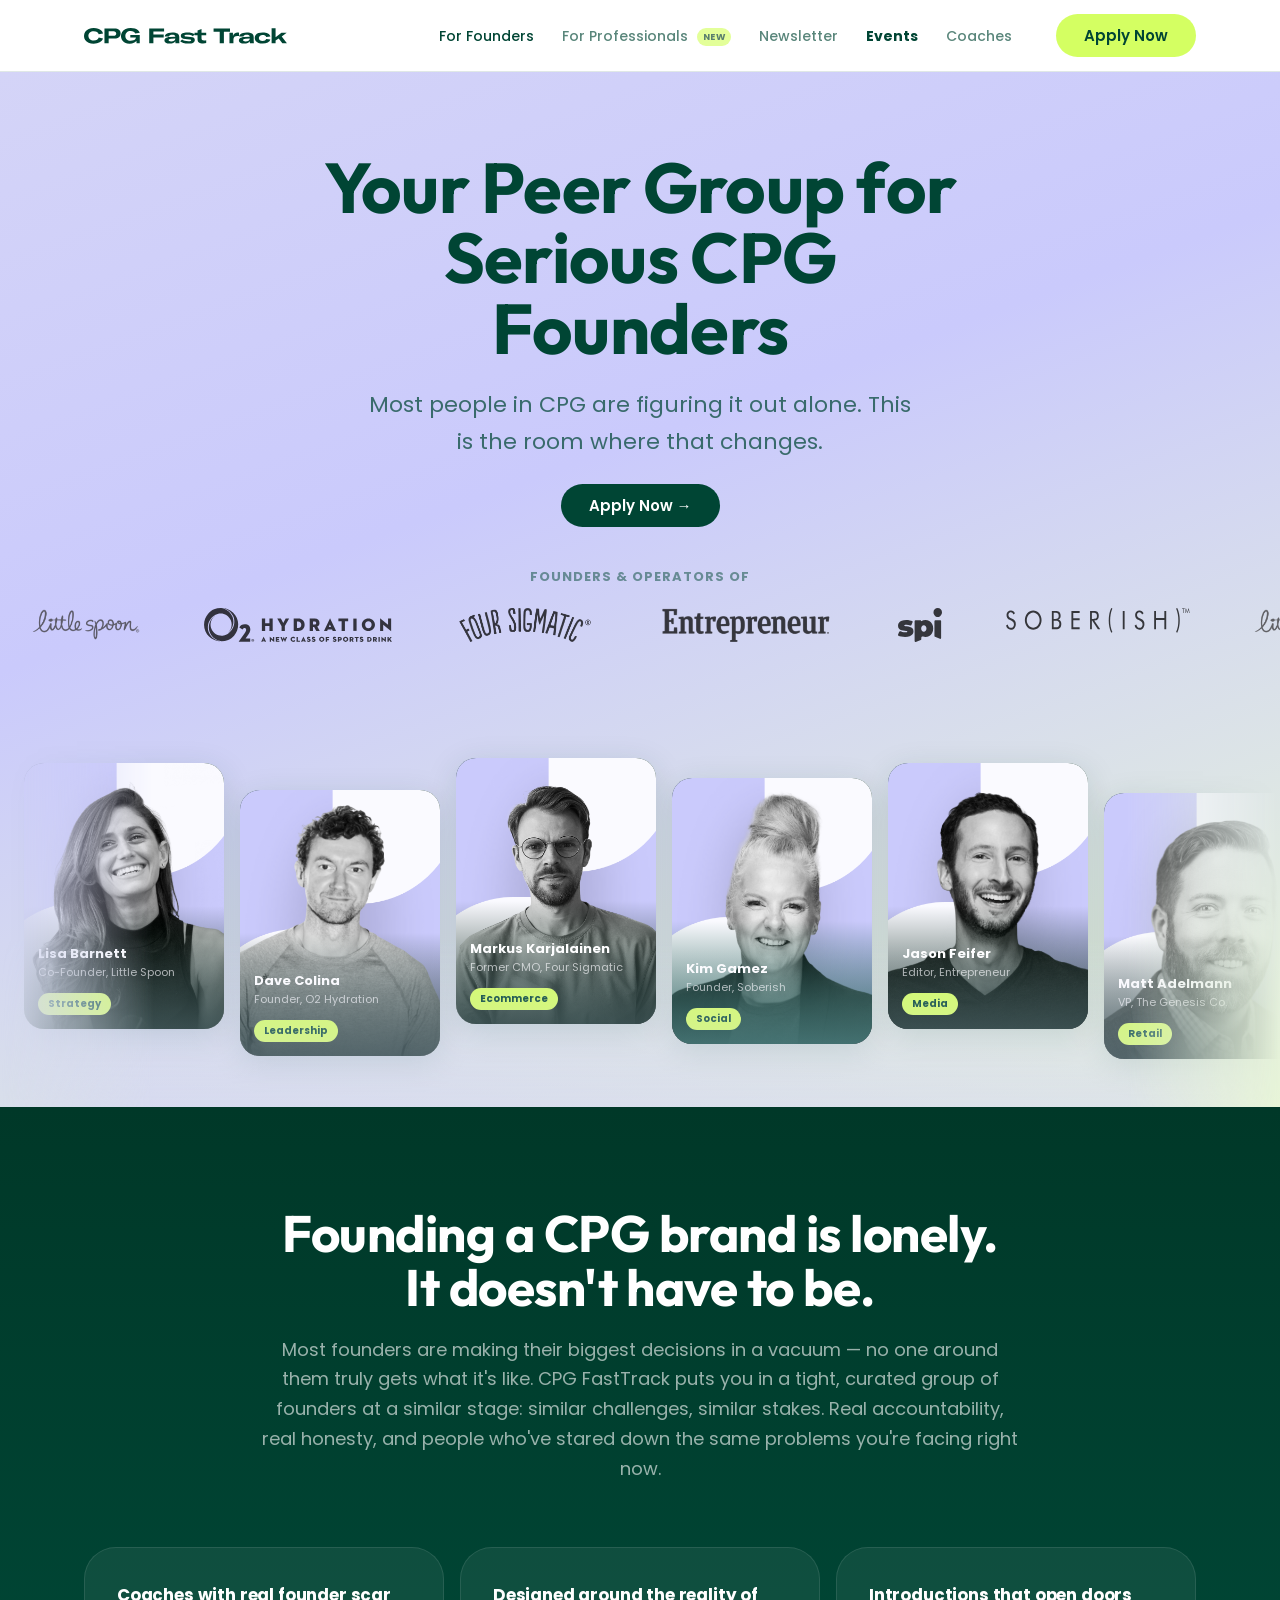
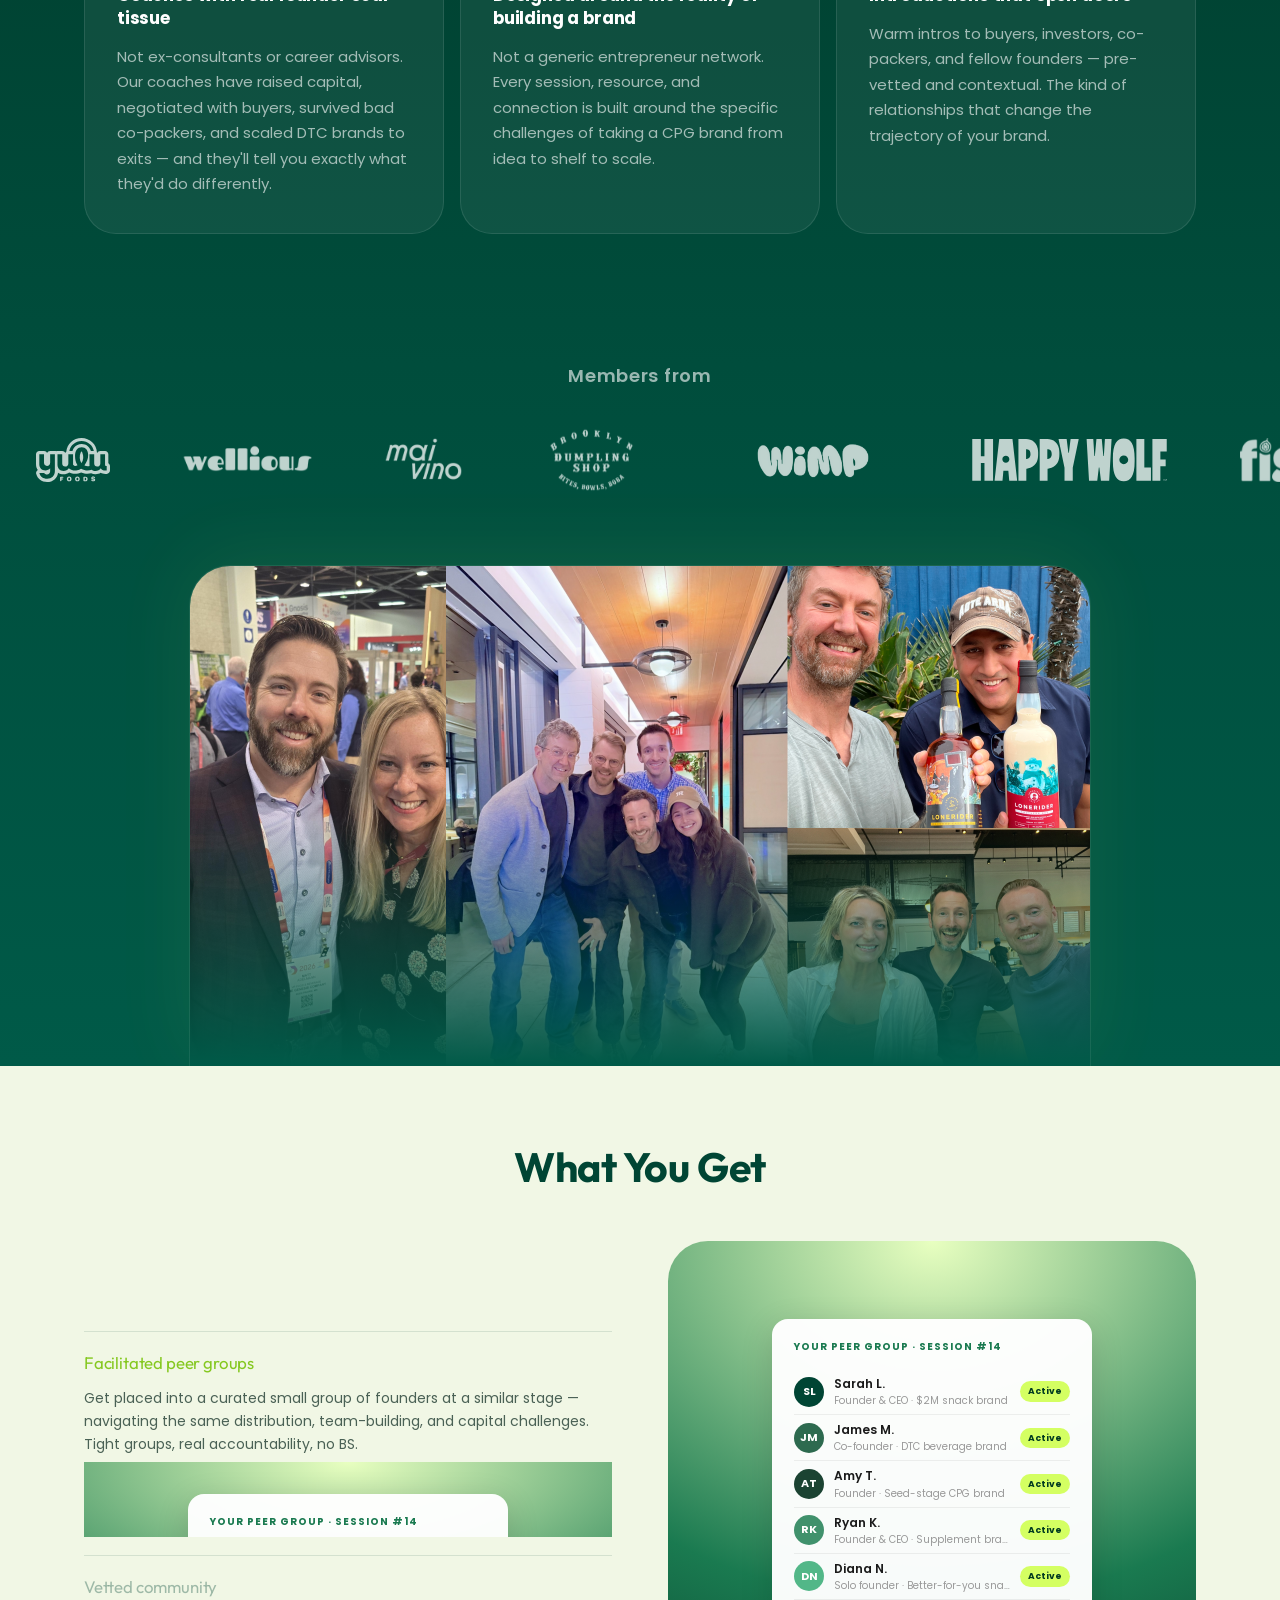
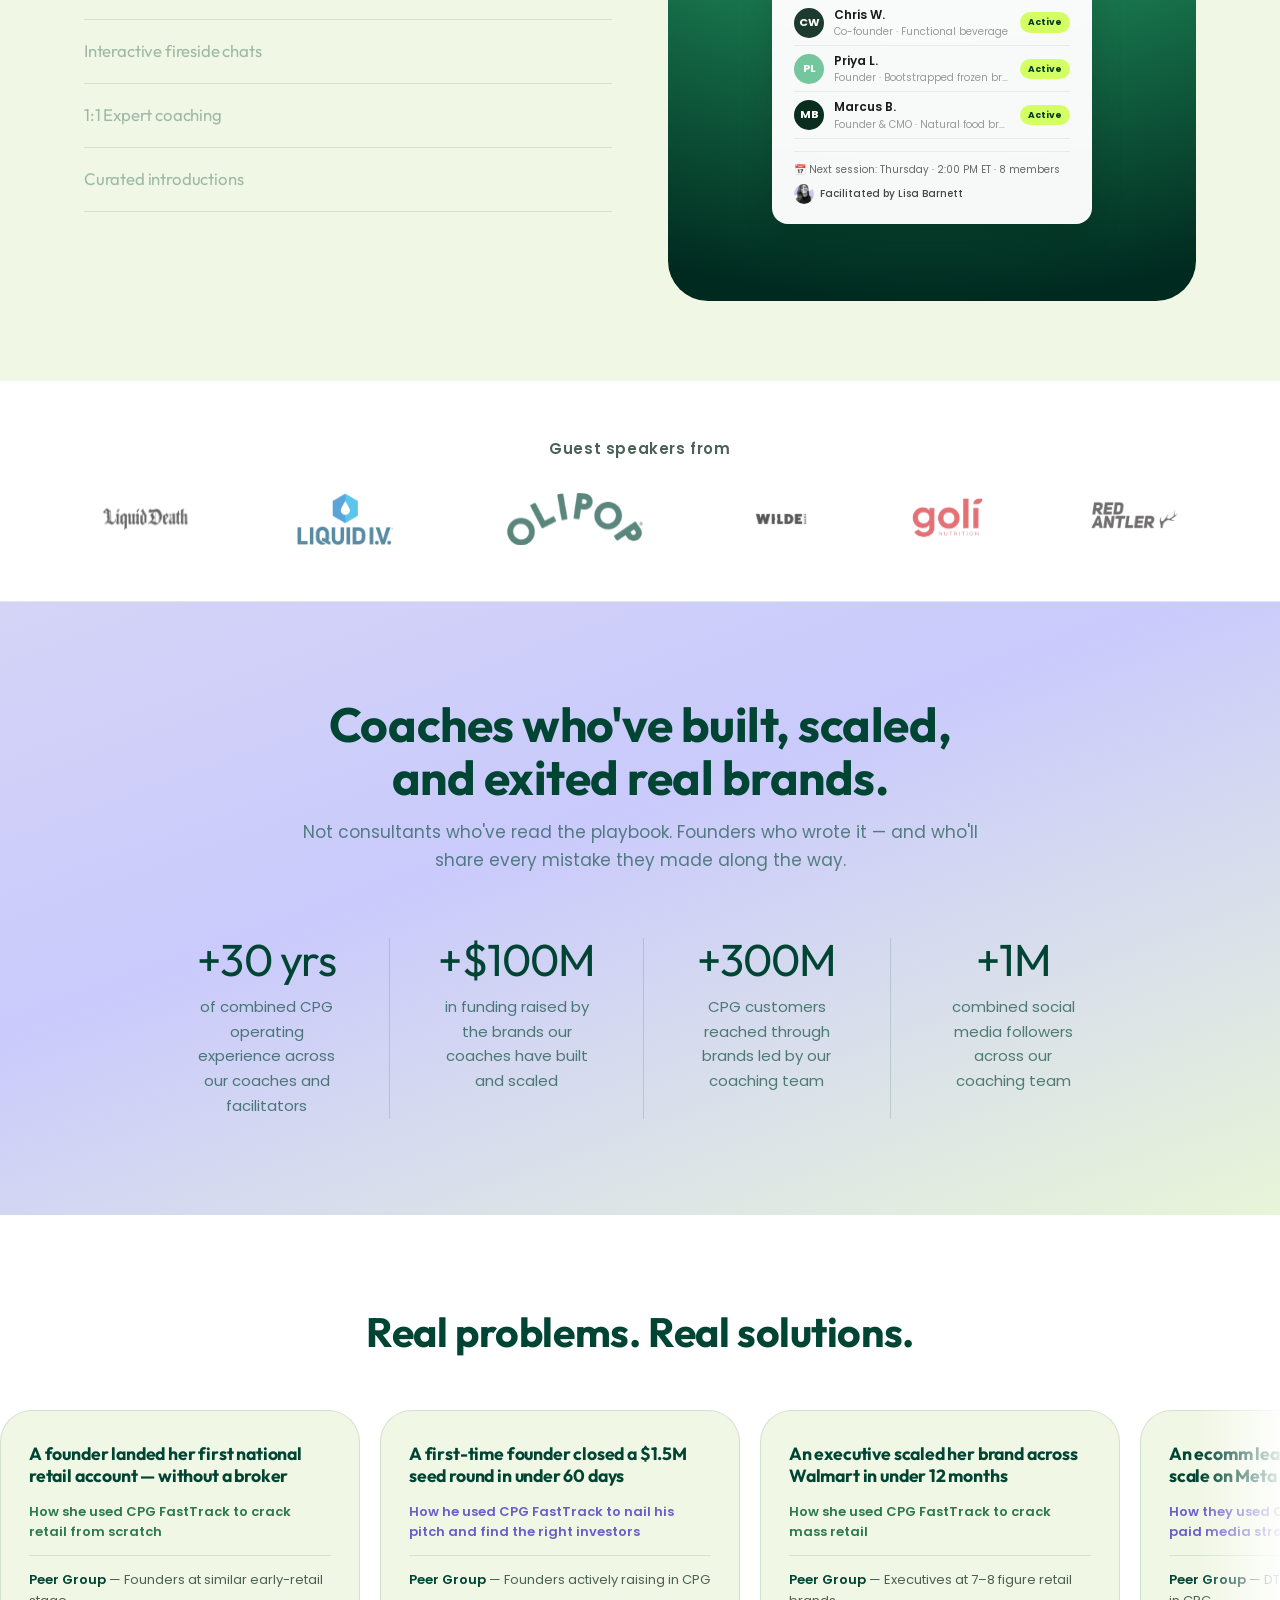
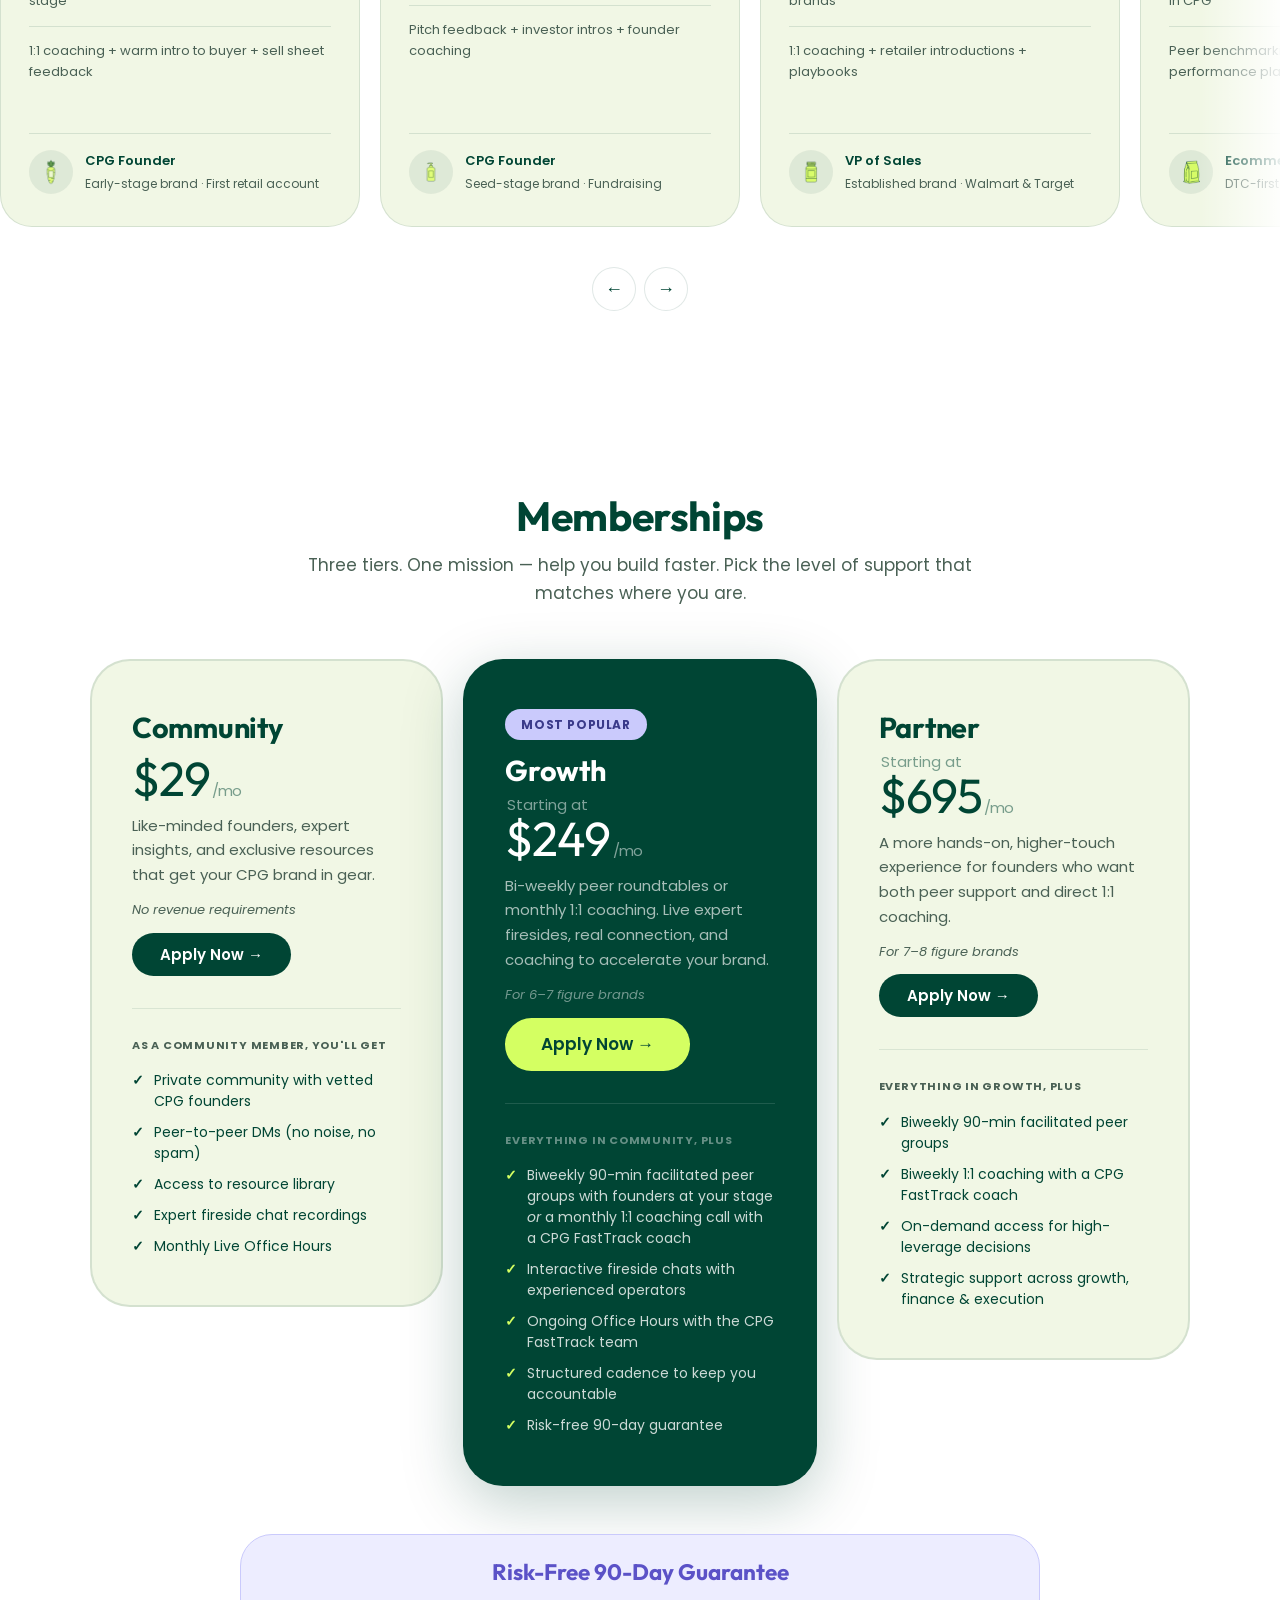
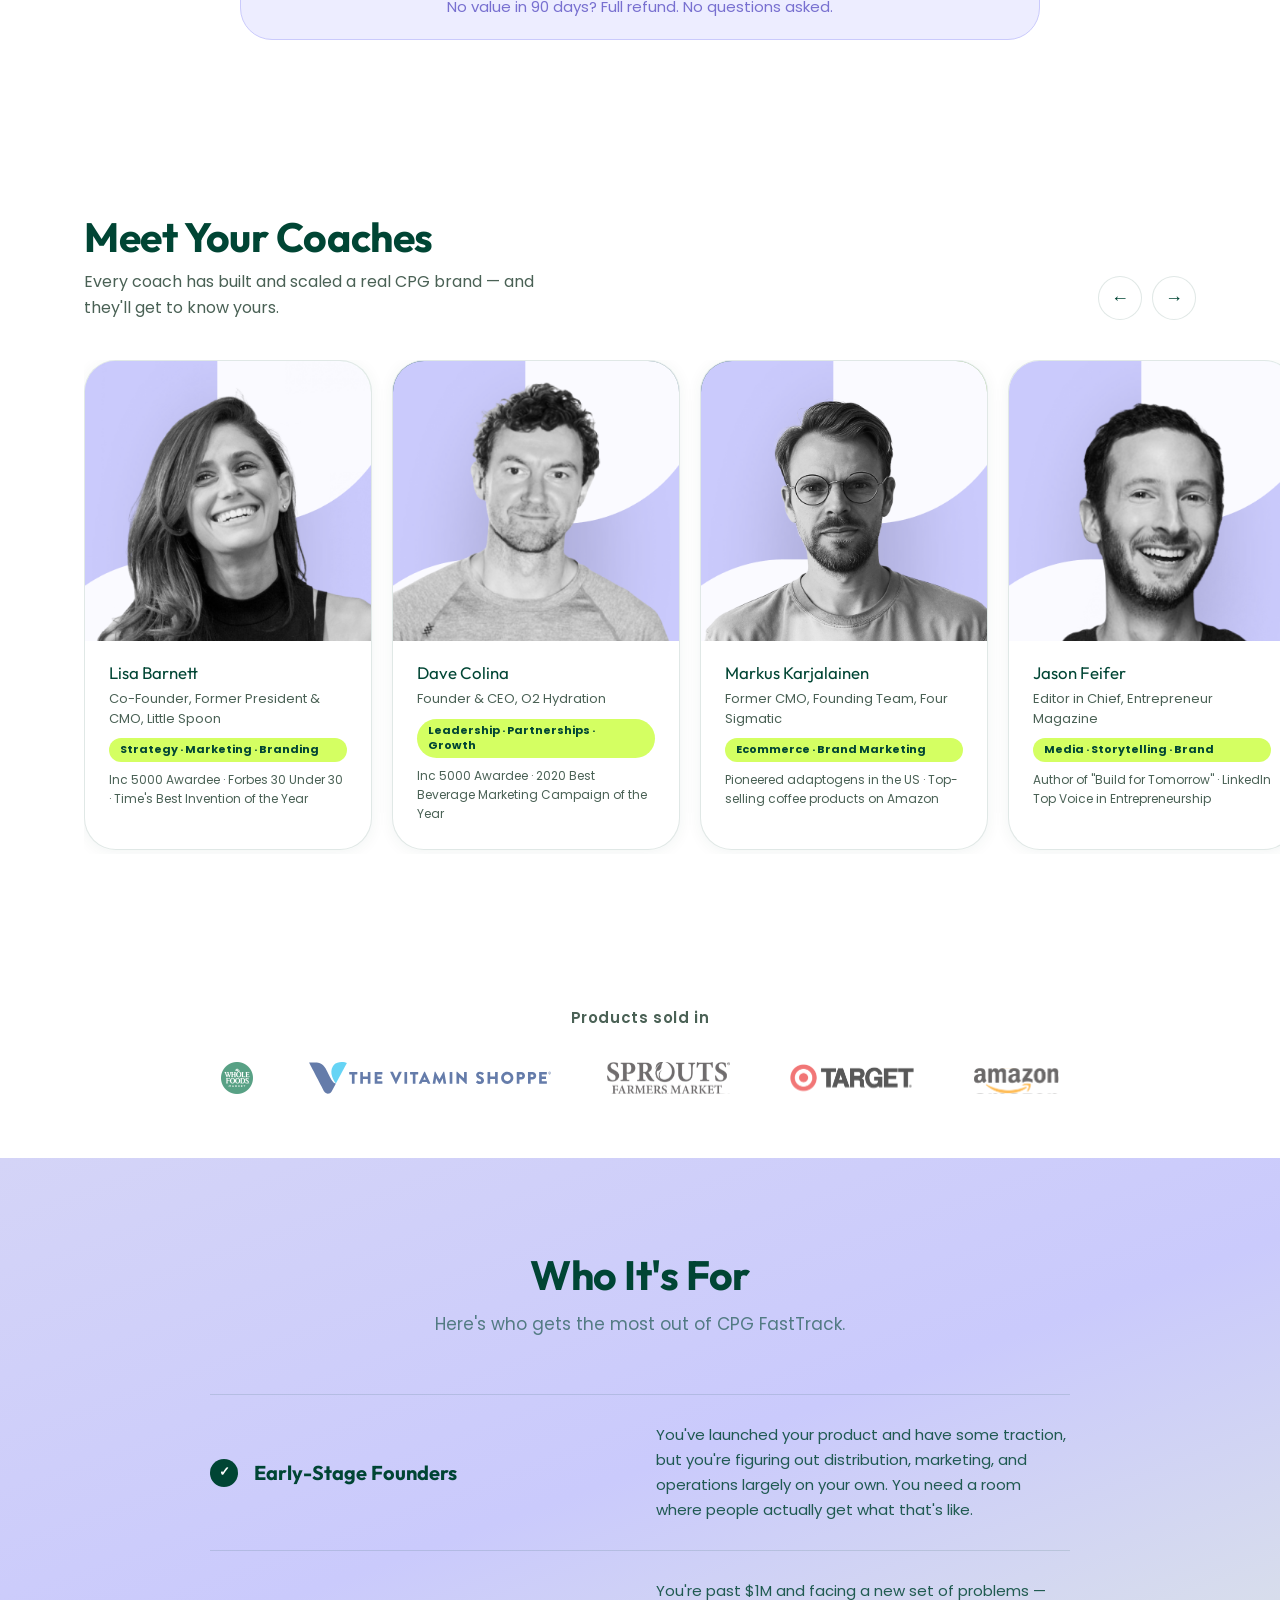
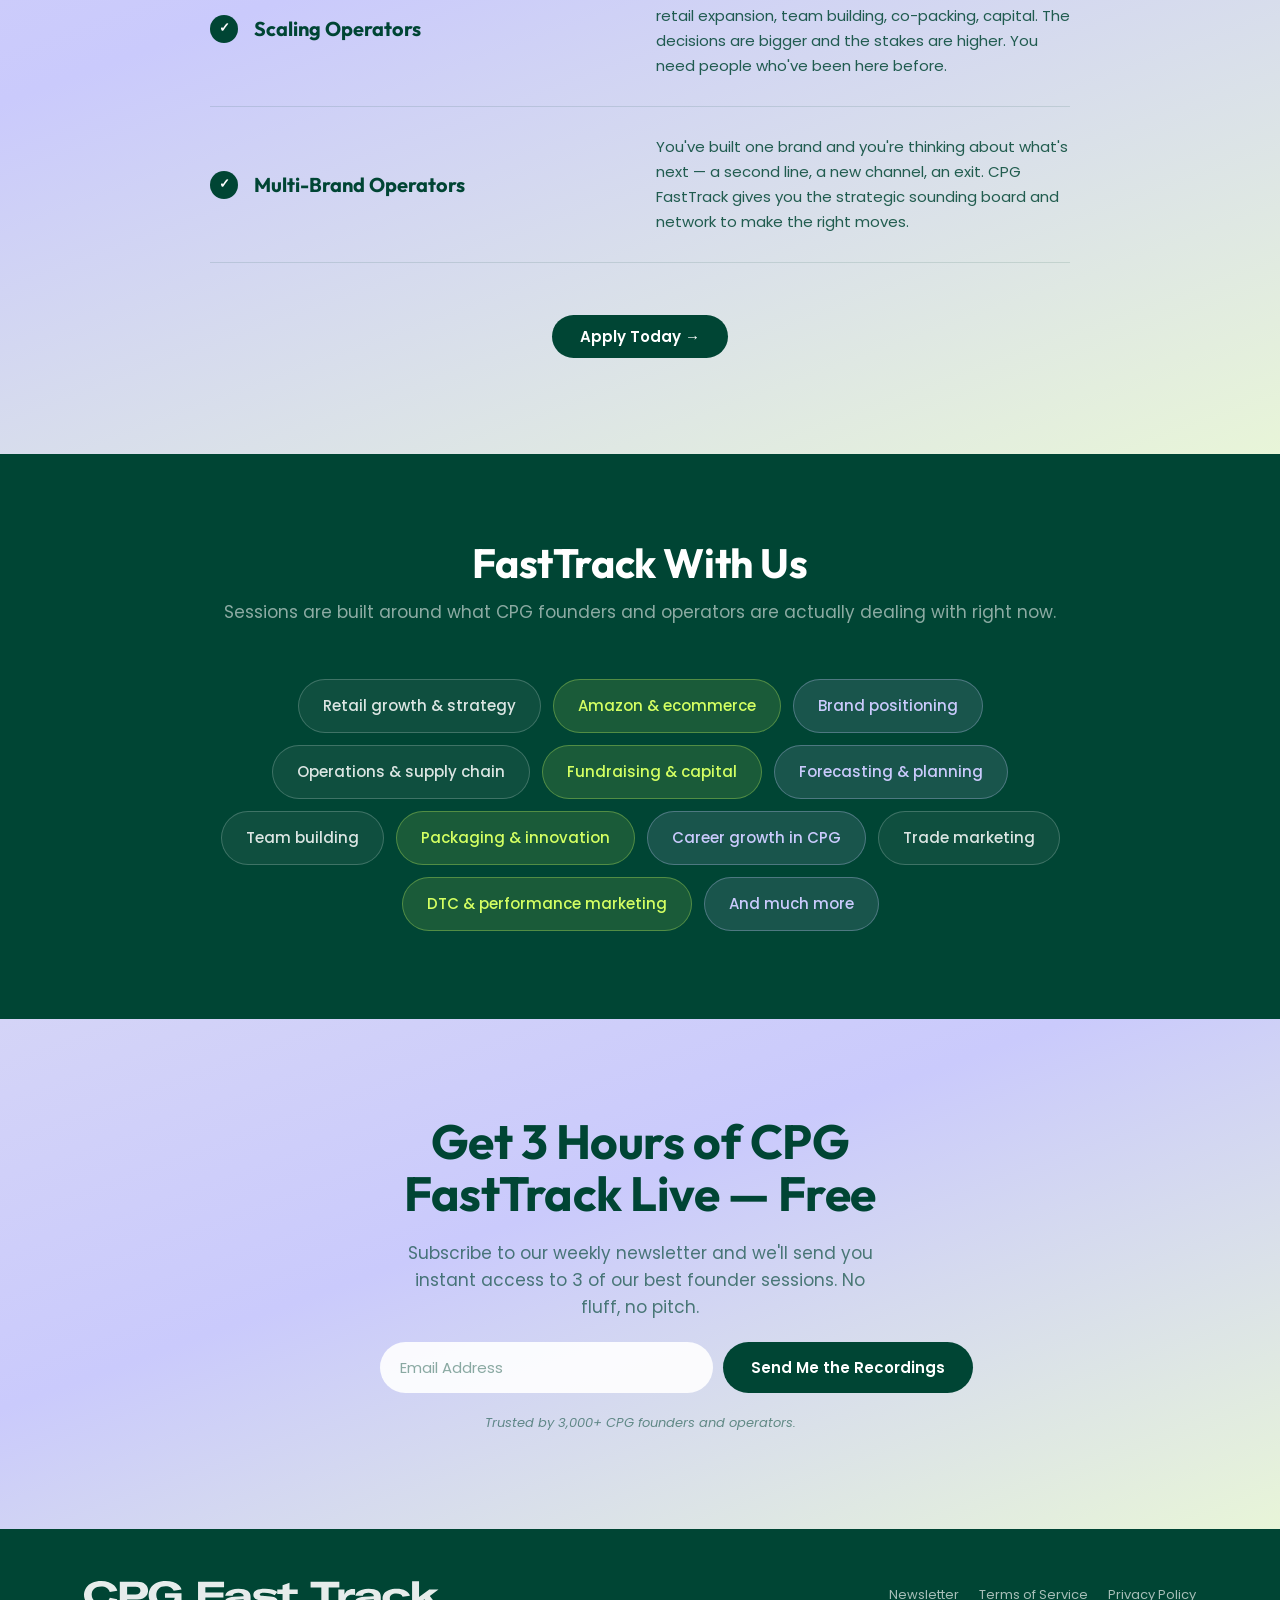
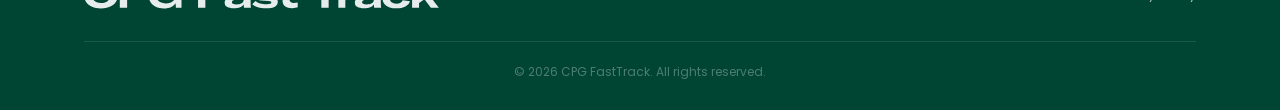
==== commit b8f11c5e: "Partner tier: monthly -> biweekly 1:1 coaching" ====
--- a/index.html
+++ b/index.html
@@ -760,7 +760,7 @@
             <p class="pricing-label">Everything in Growth, plus</p>
             <ul>
               <li>Biweekly 90-min facilitated peer groups</li>
-              <li>Monthly 1:1 coaching with a CPG FastTrack coach</li>
+              <li>Biweekly 1:1 coaching with a CPG FastTrack coach</li>
               <li>On-demand access for high-leverage decisions</li>
               <li>Strategic support across growth, finance &amp; execution</li>
             </ul>
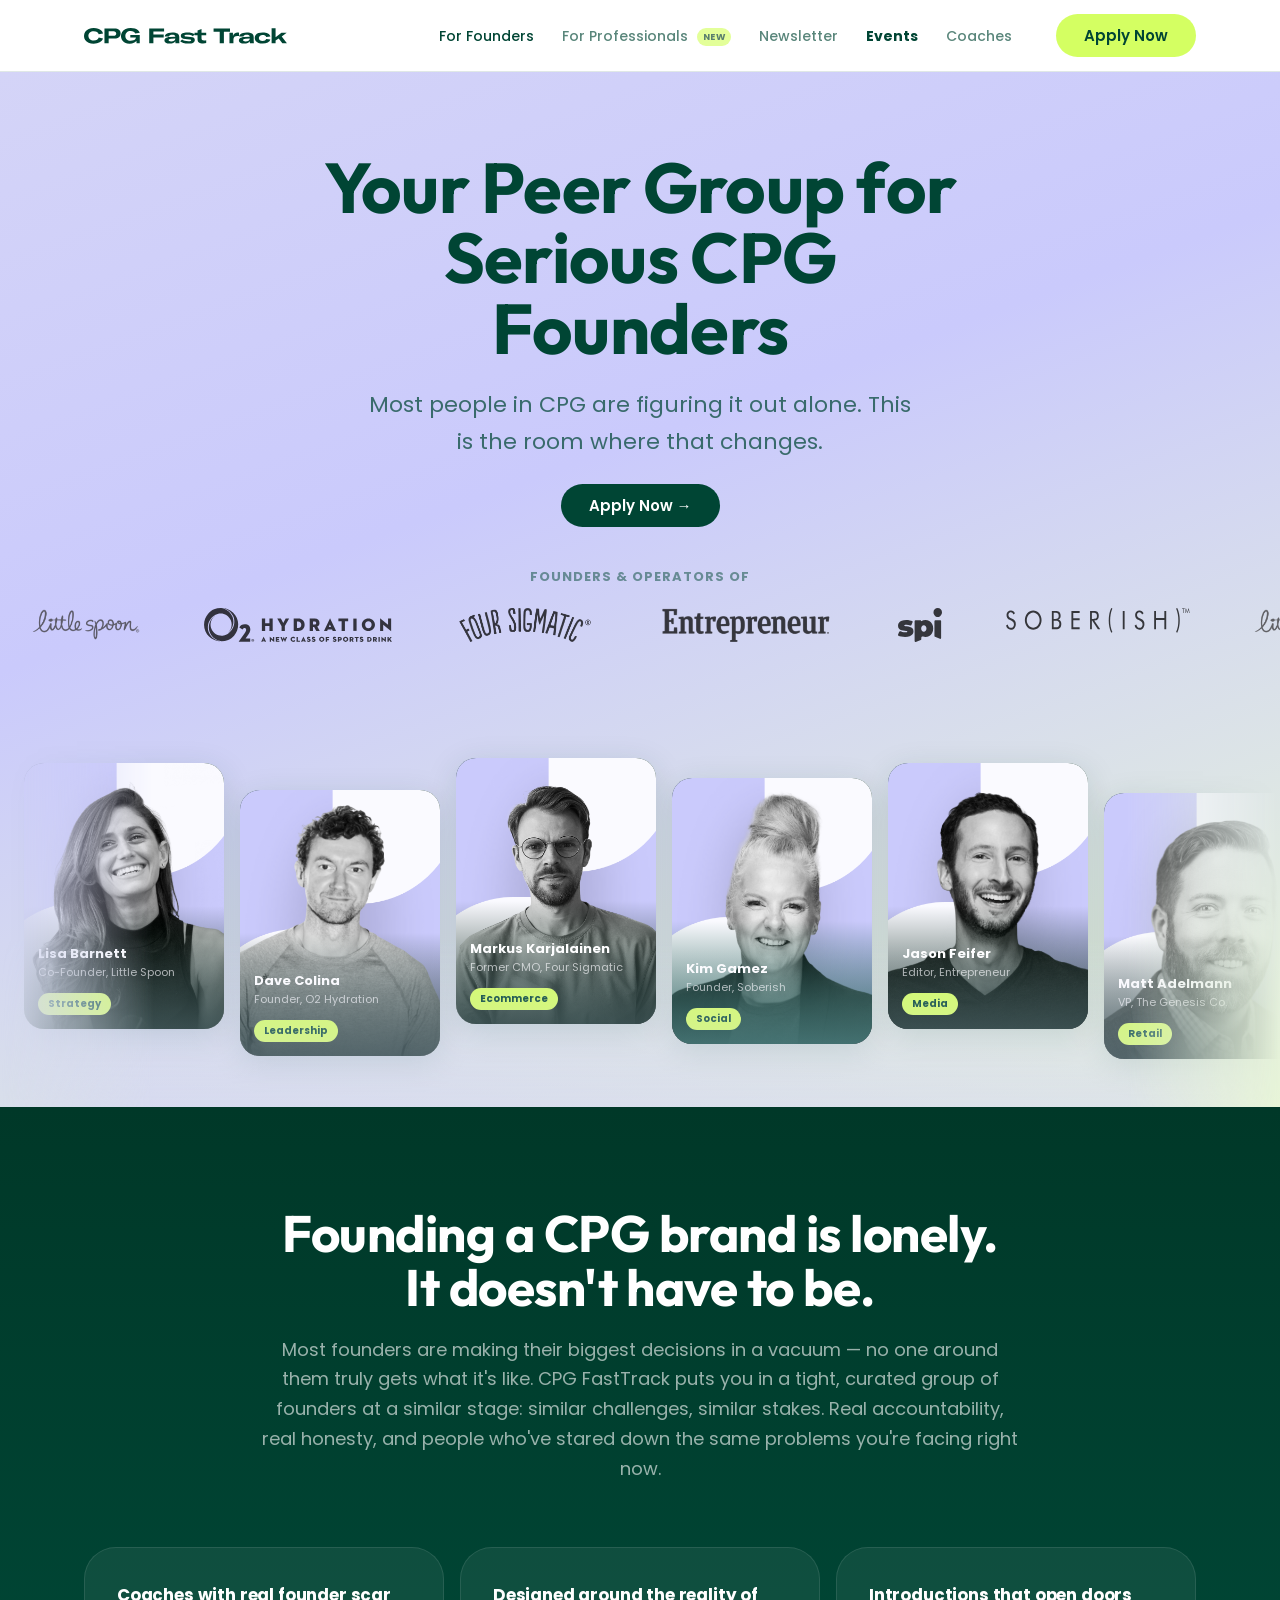
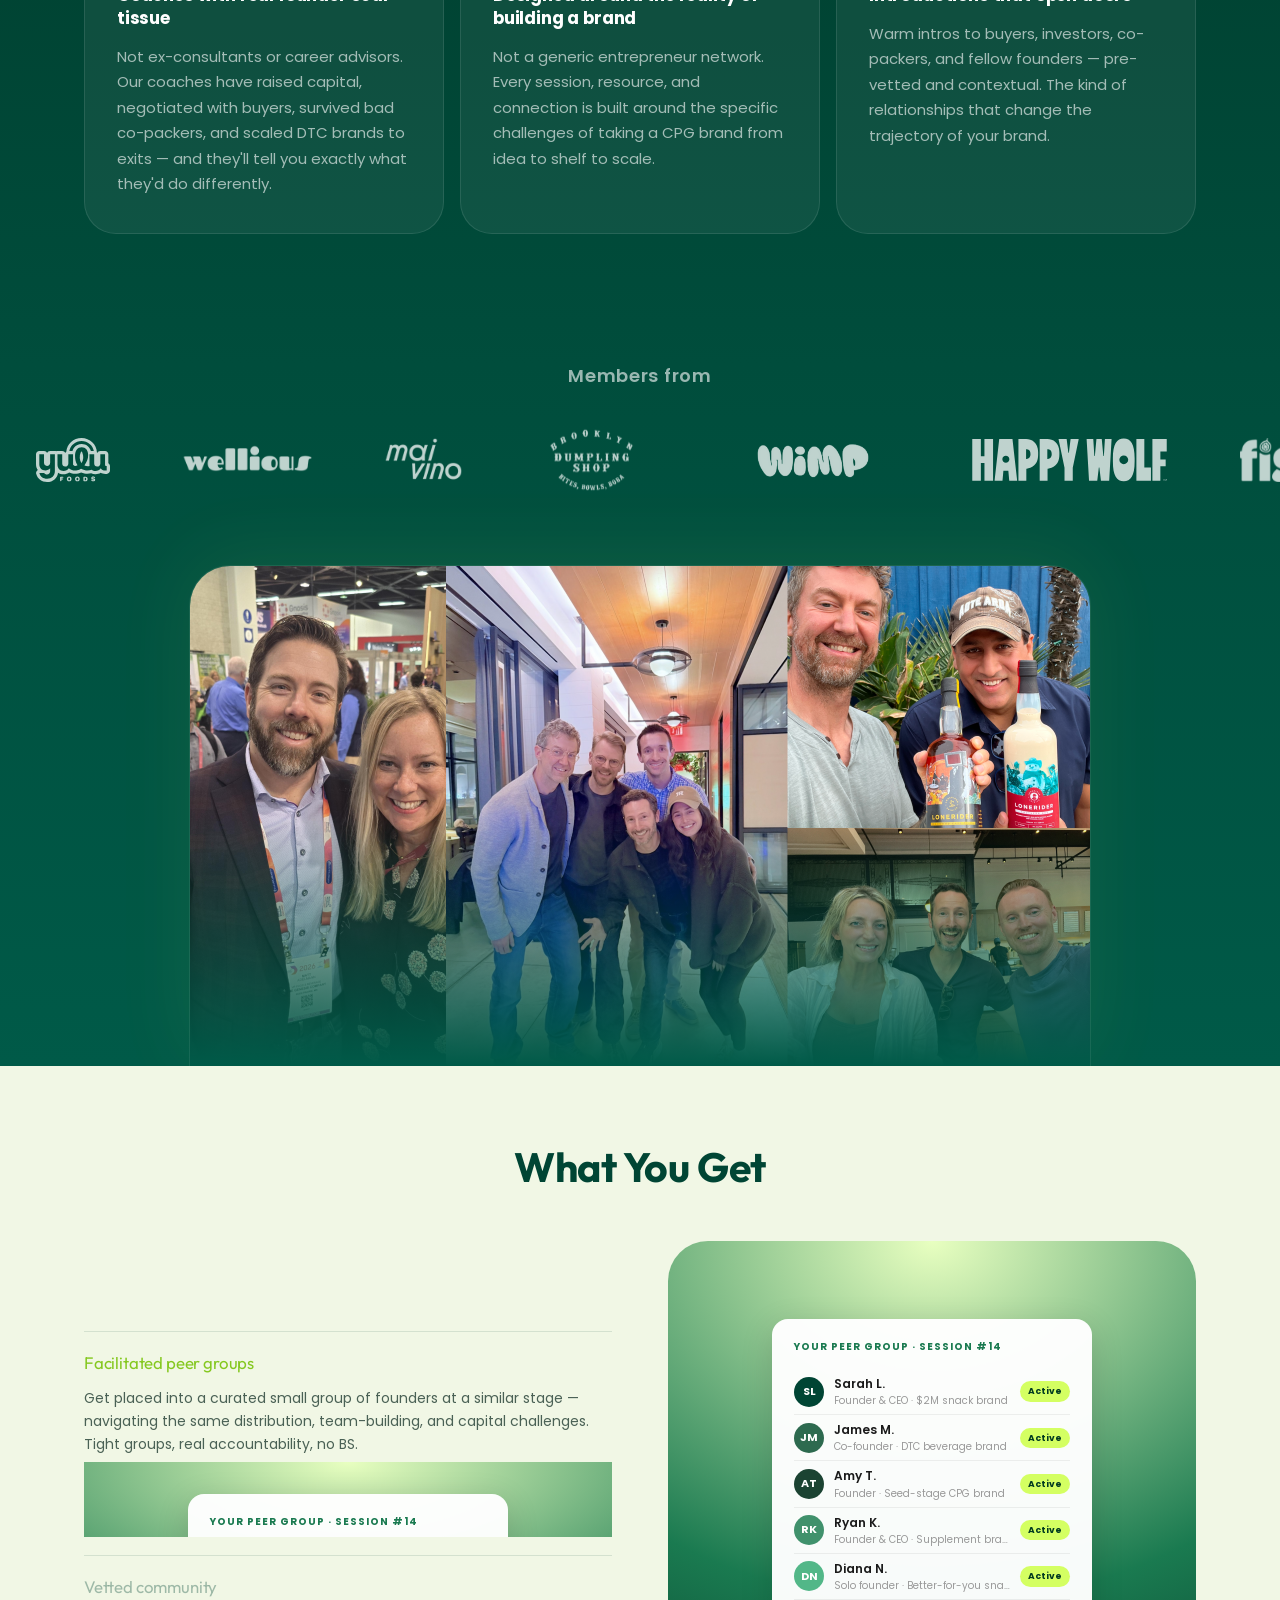
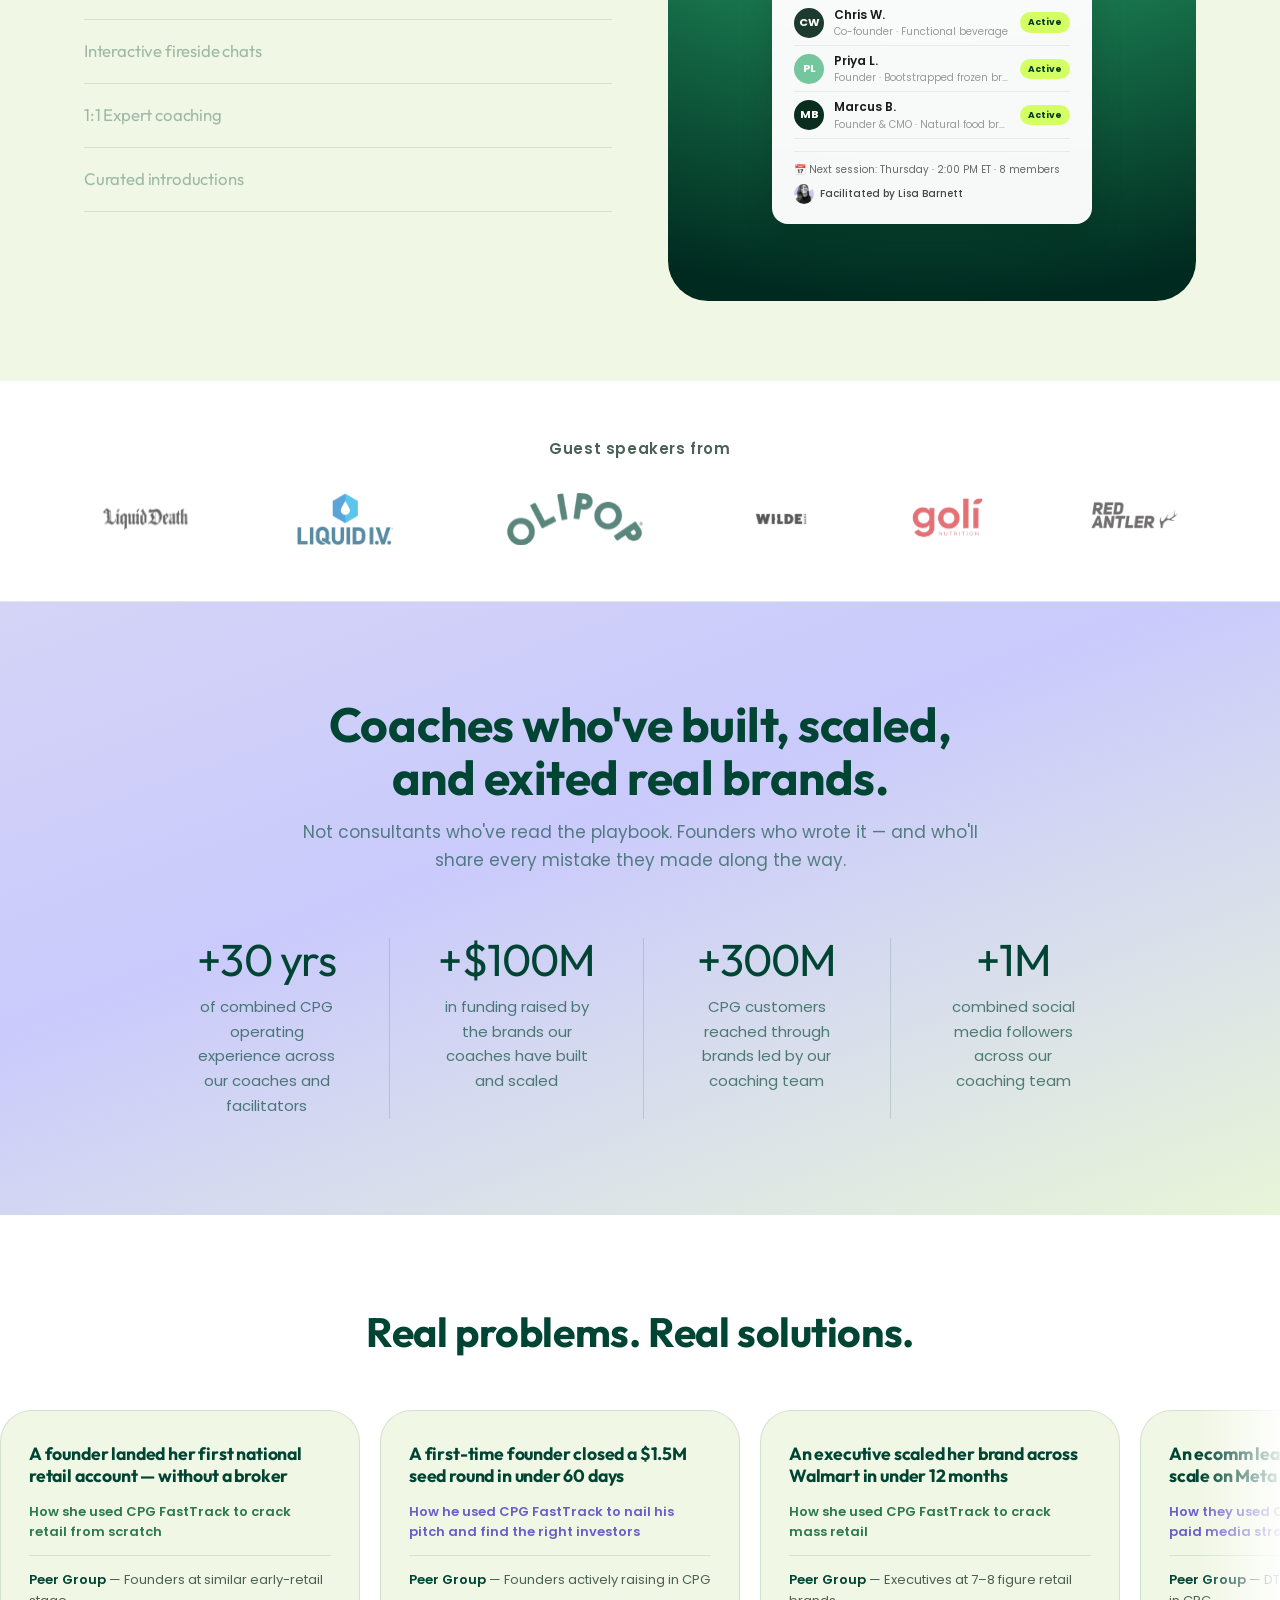
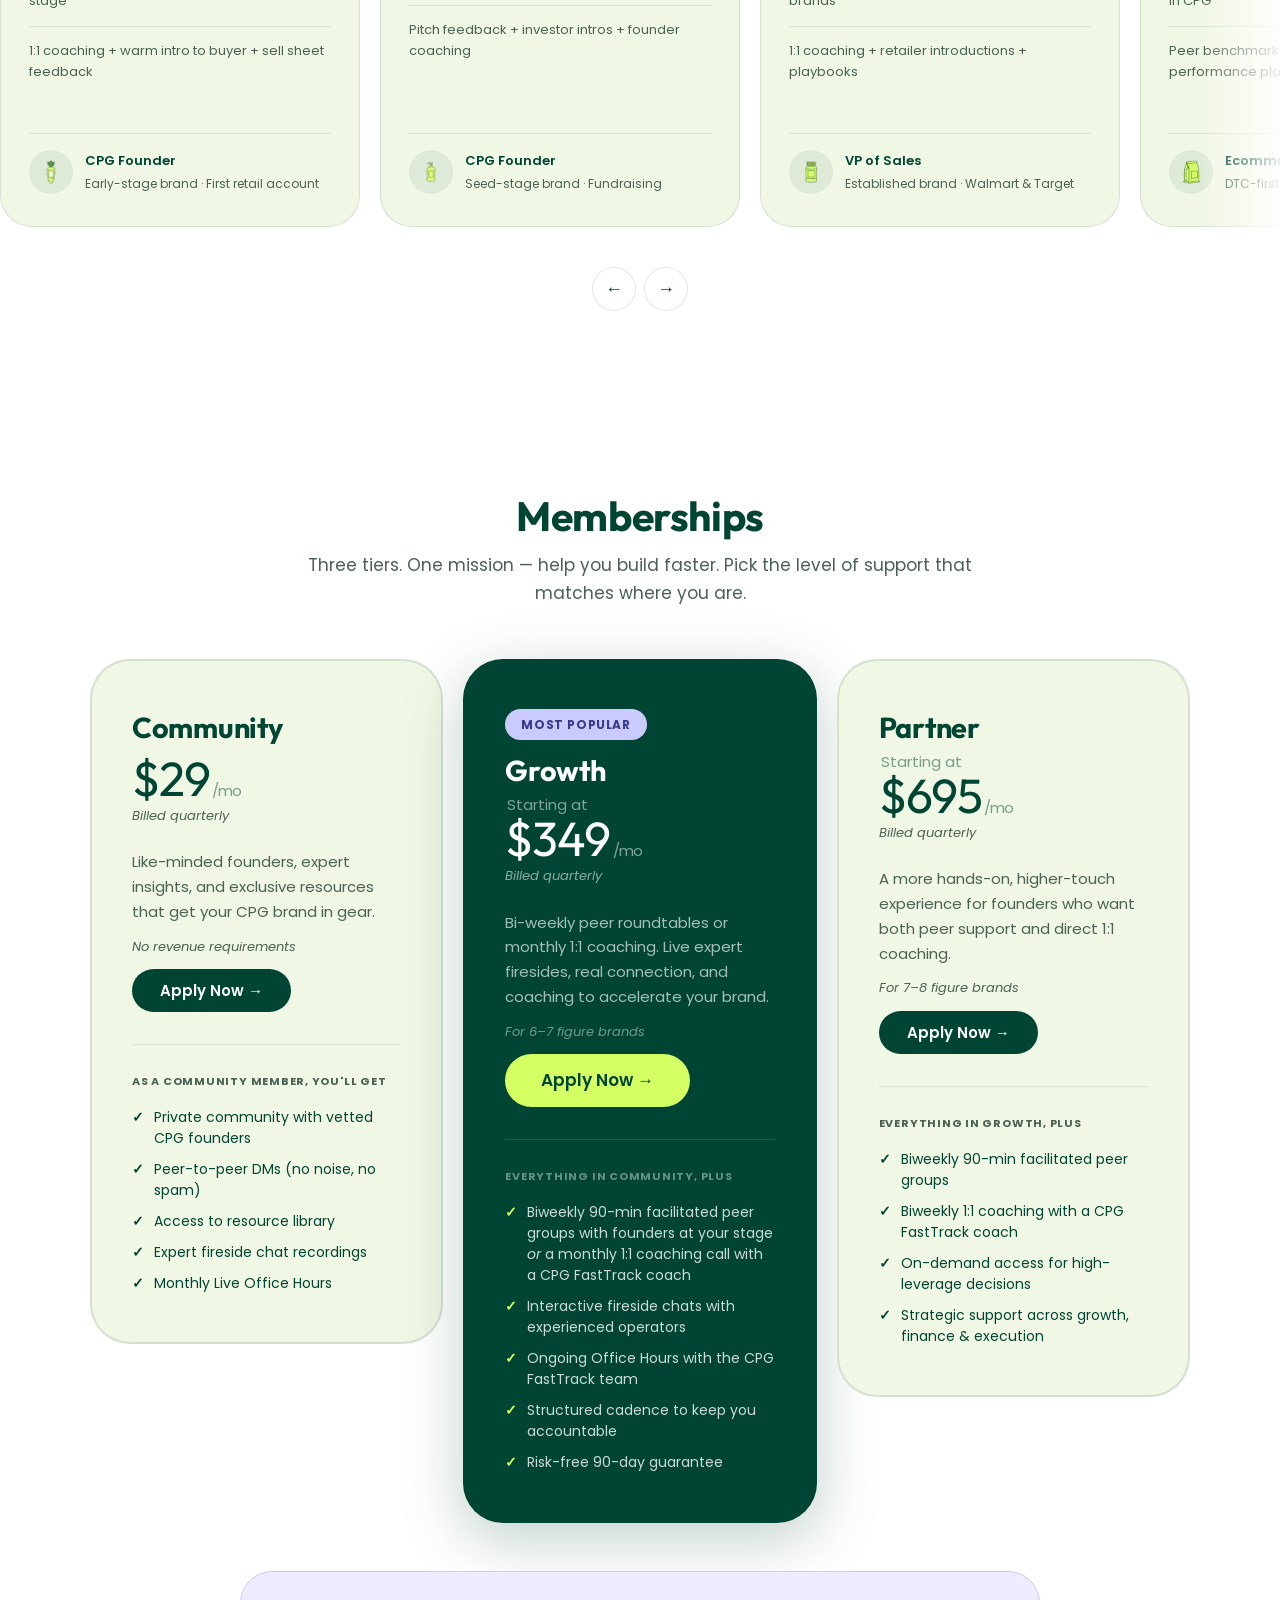
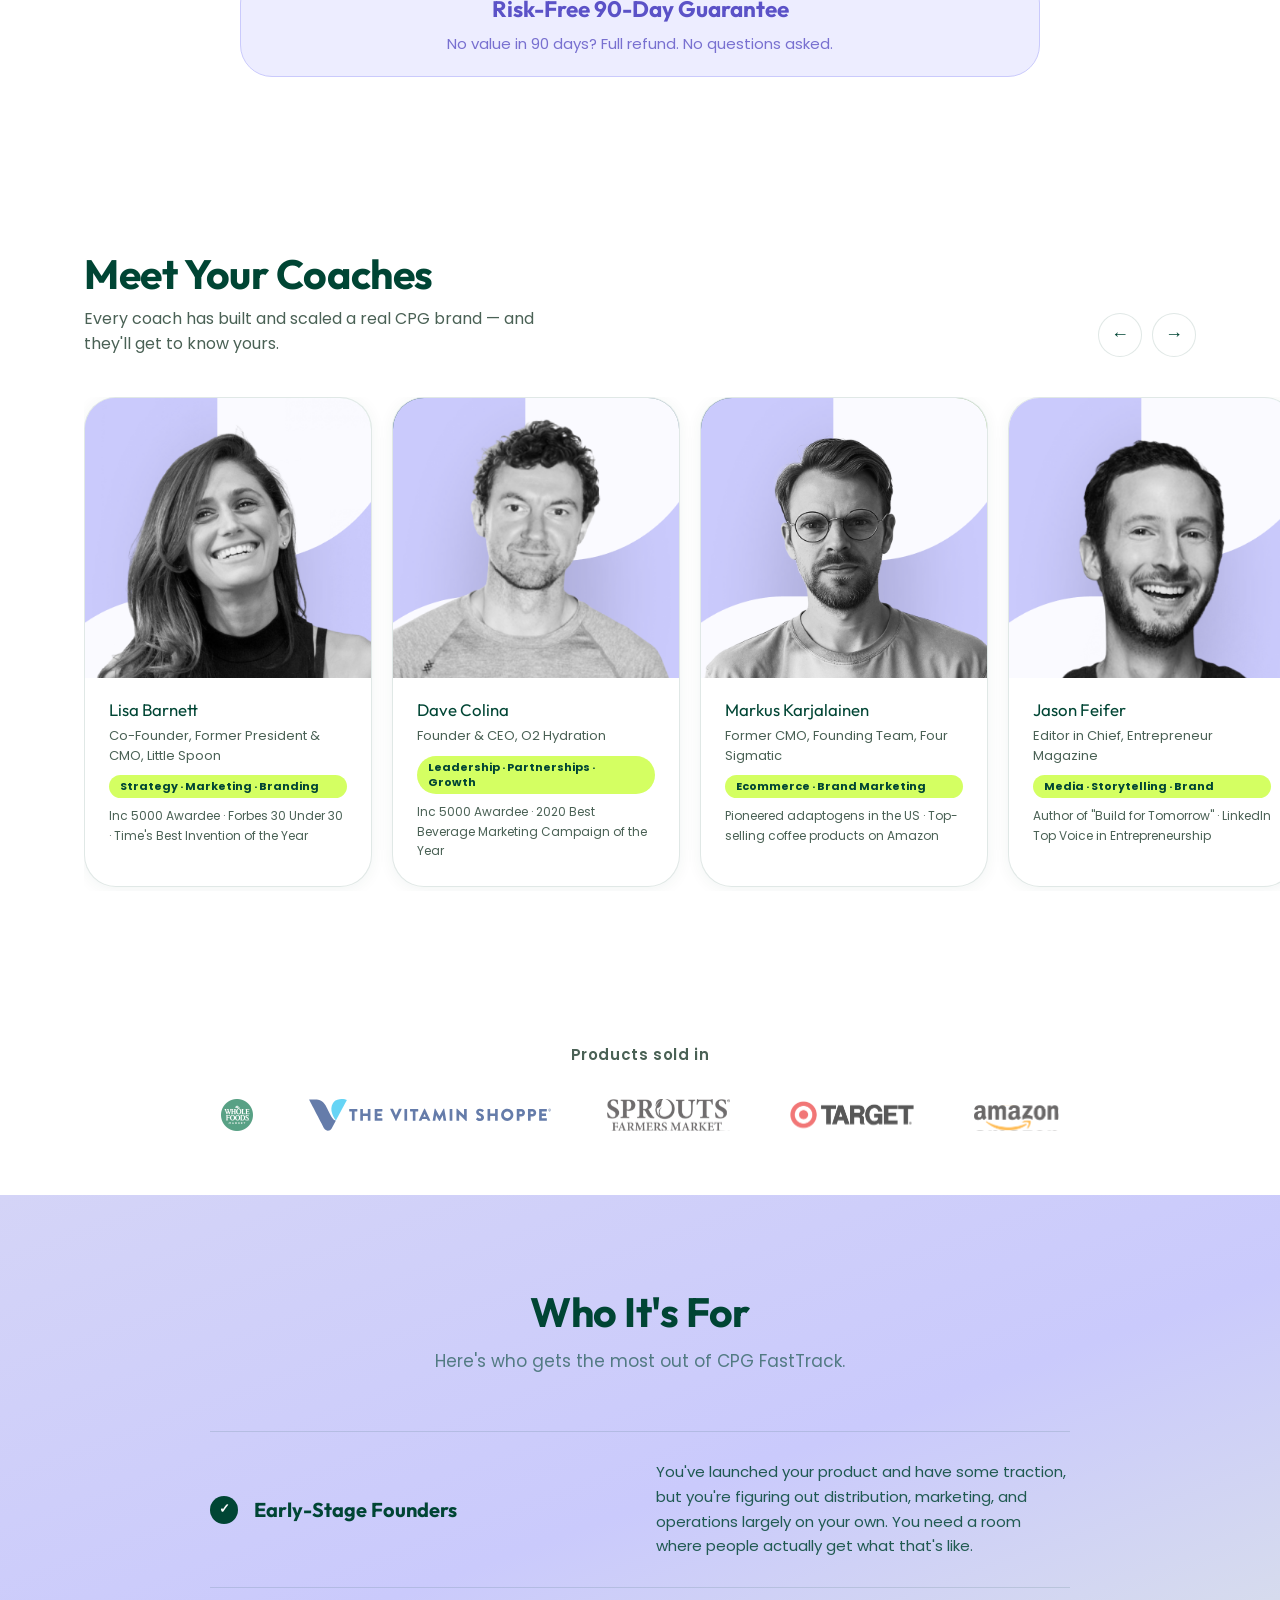
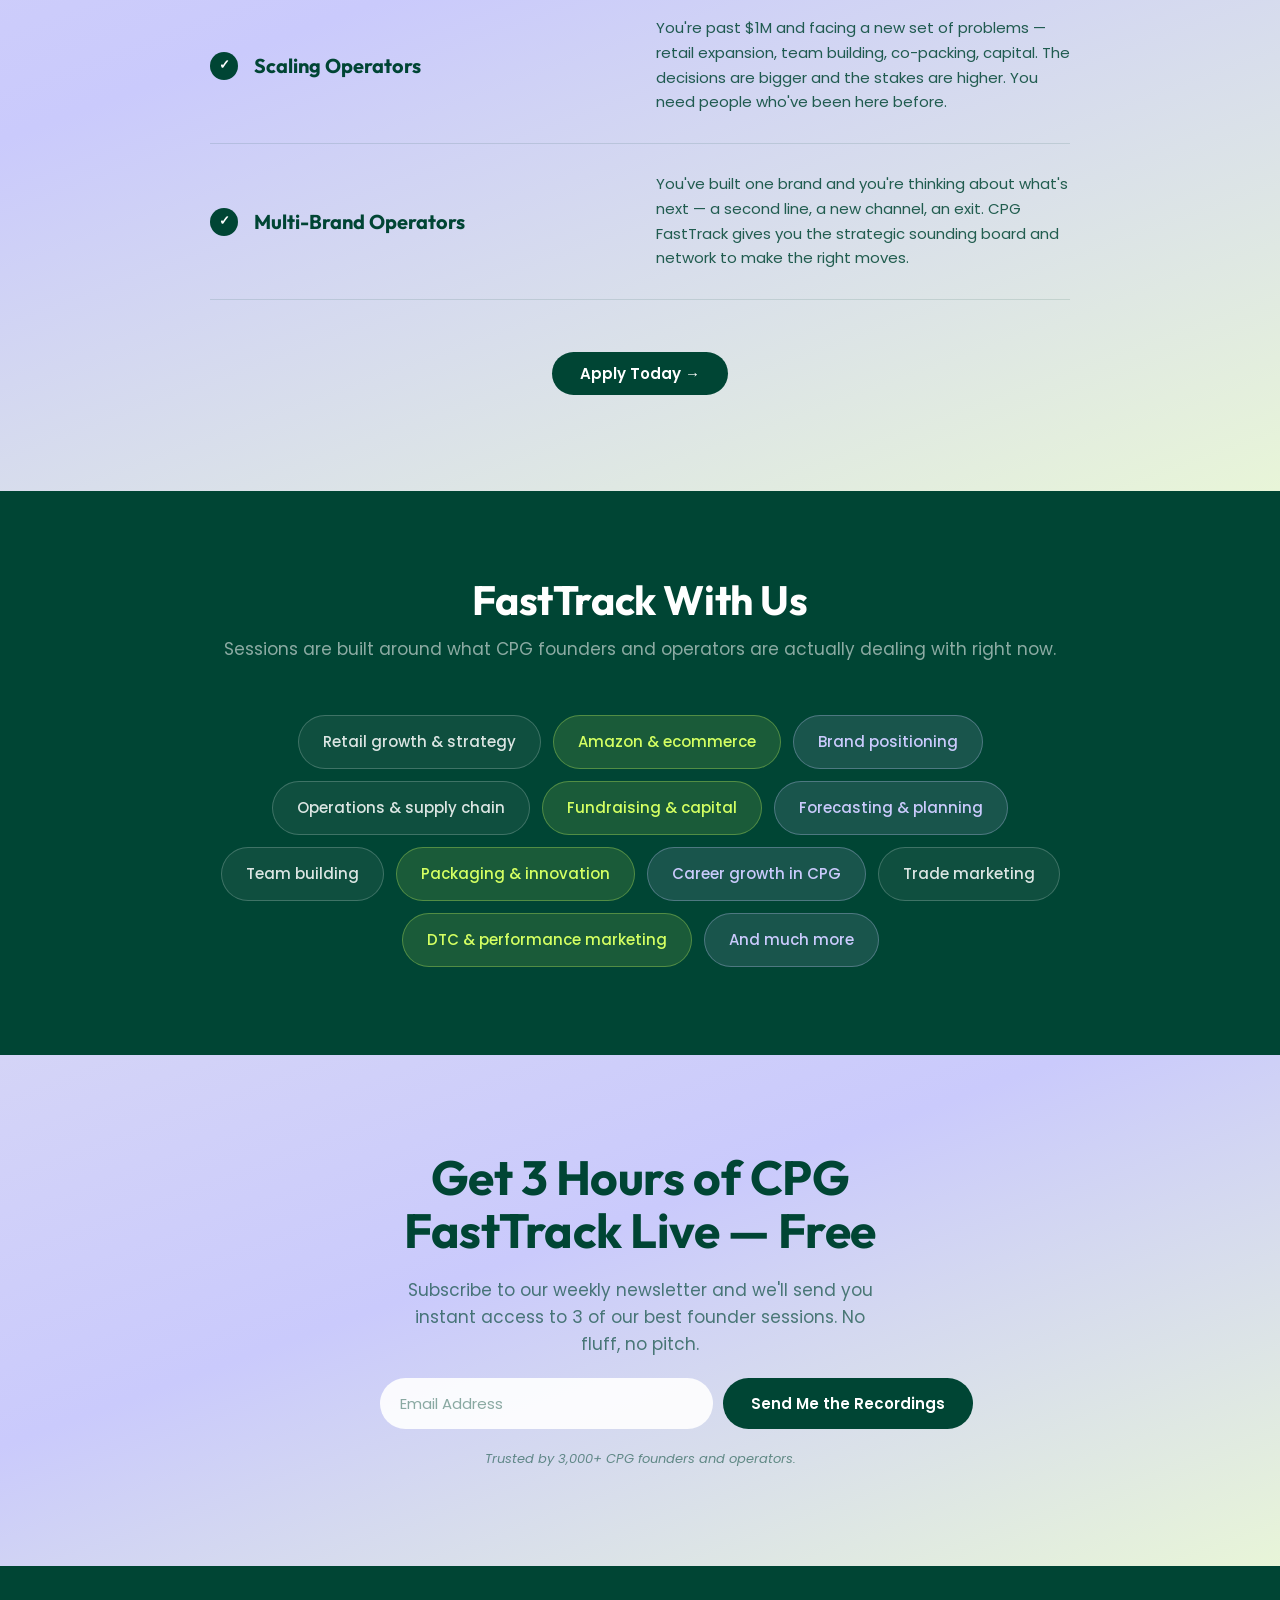
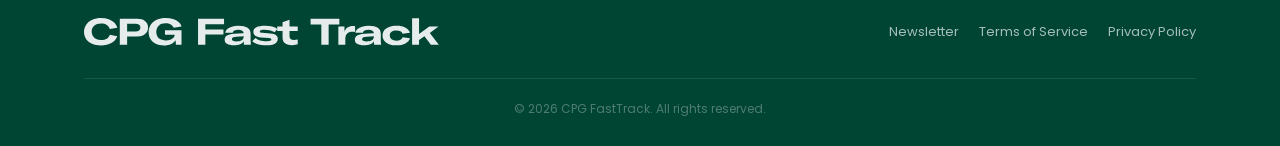
==== commit b0675bfc: "Pricing: add billed quarterly, Growth price to $349/mo" ====
--- a/index.html
+++ b/index.html
@@ -709,6 +709,7 @@
           <div class="pricing-new-top">
             <h3 class="pricing-new-name">Community</h3>
             <div class="pricing-new-price">$29<span>/mo</span></div>
+            <p class="pricing-new-note" style="margin-top:-8px;margin-bottom:12px;">Billed quarterly</p>
             <p class="pricing-new-desc">Like-minded founders, expert insights, and exclusive resources that get your CPG brand in gear.</p>
             <p class="pricing-new-note">No revenue requirements</p>
             <a href="https://wsrwt15qmdi.typeform.com/to/vTO91wSu" class="btn btn-green btn-lg" target="_blank" rel="noopener">Apply Now →</a>
@@ -730,7 +731,8 @@
           <div class="pricing-new-top">
             <div class="pricing-badge-float">Most Popular</div>
             <h3 class="pricing-new-name">Growth</h3>
-              <div class="pricing-new-price"><span class="pricing-starting">Starting at </span>$249<span>/mo</span></div>
+              <div class="pricing-new-price"><span class="pricing-starting">Starting at </span>$349<span>/mo</span></div>
+              <p class="pricing-new-note" style="margin-top:-8px;margin-bottom:12px;color:rgba(255,255,255,0.55);">Billed quarterly</p>
               <p class="pricing-new-desc">Bi-weekly peer roundtables or monthly 1:1 coaching. Live expert firesides, real connection, and coaching to accelerate your brand.</p>
               <p class="pricing-new-note">For 6–7 figure brands</p>
               <a href="https://wsrwt15qmdi.typeform.com/to/vTO91wSu" class="btn btn-lime btn-lg" target="_blank" rel="noopener">Apply Now →</a>
@@ -752,6 +754,7 @@
           <div class="pricing-new-top">
             <h3 class="pricing-new-name">Partner</h3>
             <div class="pricing-new-price"><span class="pricing-starting">Starting at </span>$695<span>/mo</span></div>
+            <p class="pricing-new-note" style="margin-top:-8px;margin-bottom:12px;">Billed quarterly</p>
             <p class="pricing-new-desc">A more hands-on, higher-touch experience for founders who want both peer support and direct 1:1 coaching.</p>
             <p class="pricing-new-note">For 7–8 figure brands</p>
             <a href="https://wsrwt15qmdi.typeform.com/to/vTO91wSu" class="btn btn-green btn-lg" target="_blank" rel="noopener">Apply Now →</a>
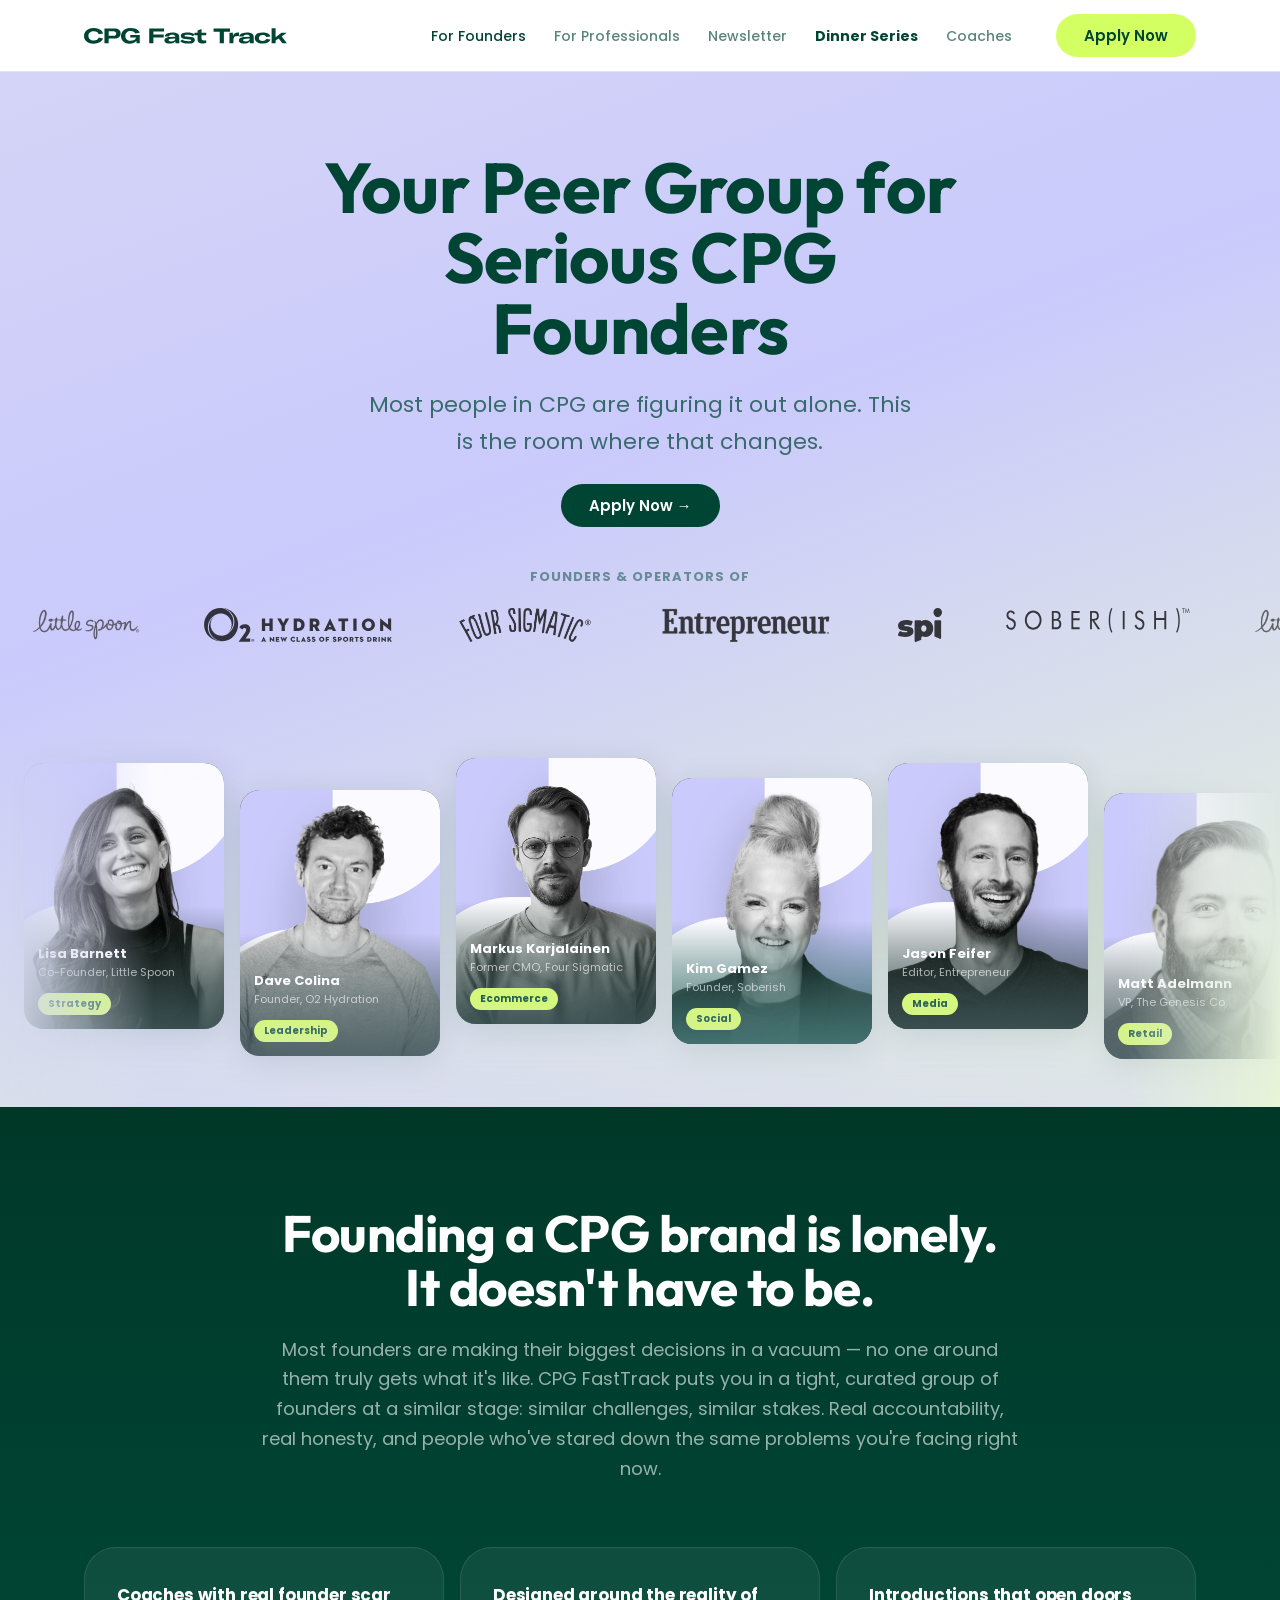
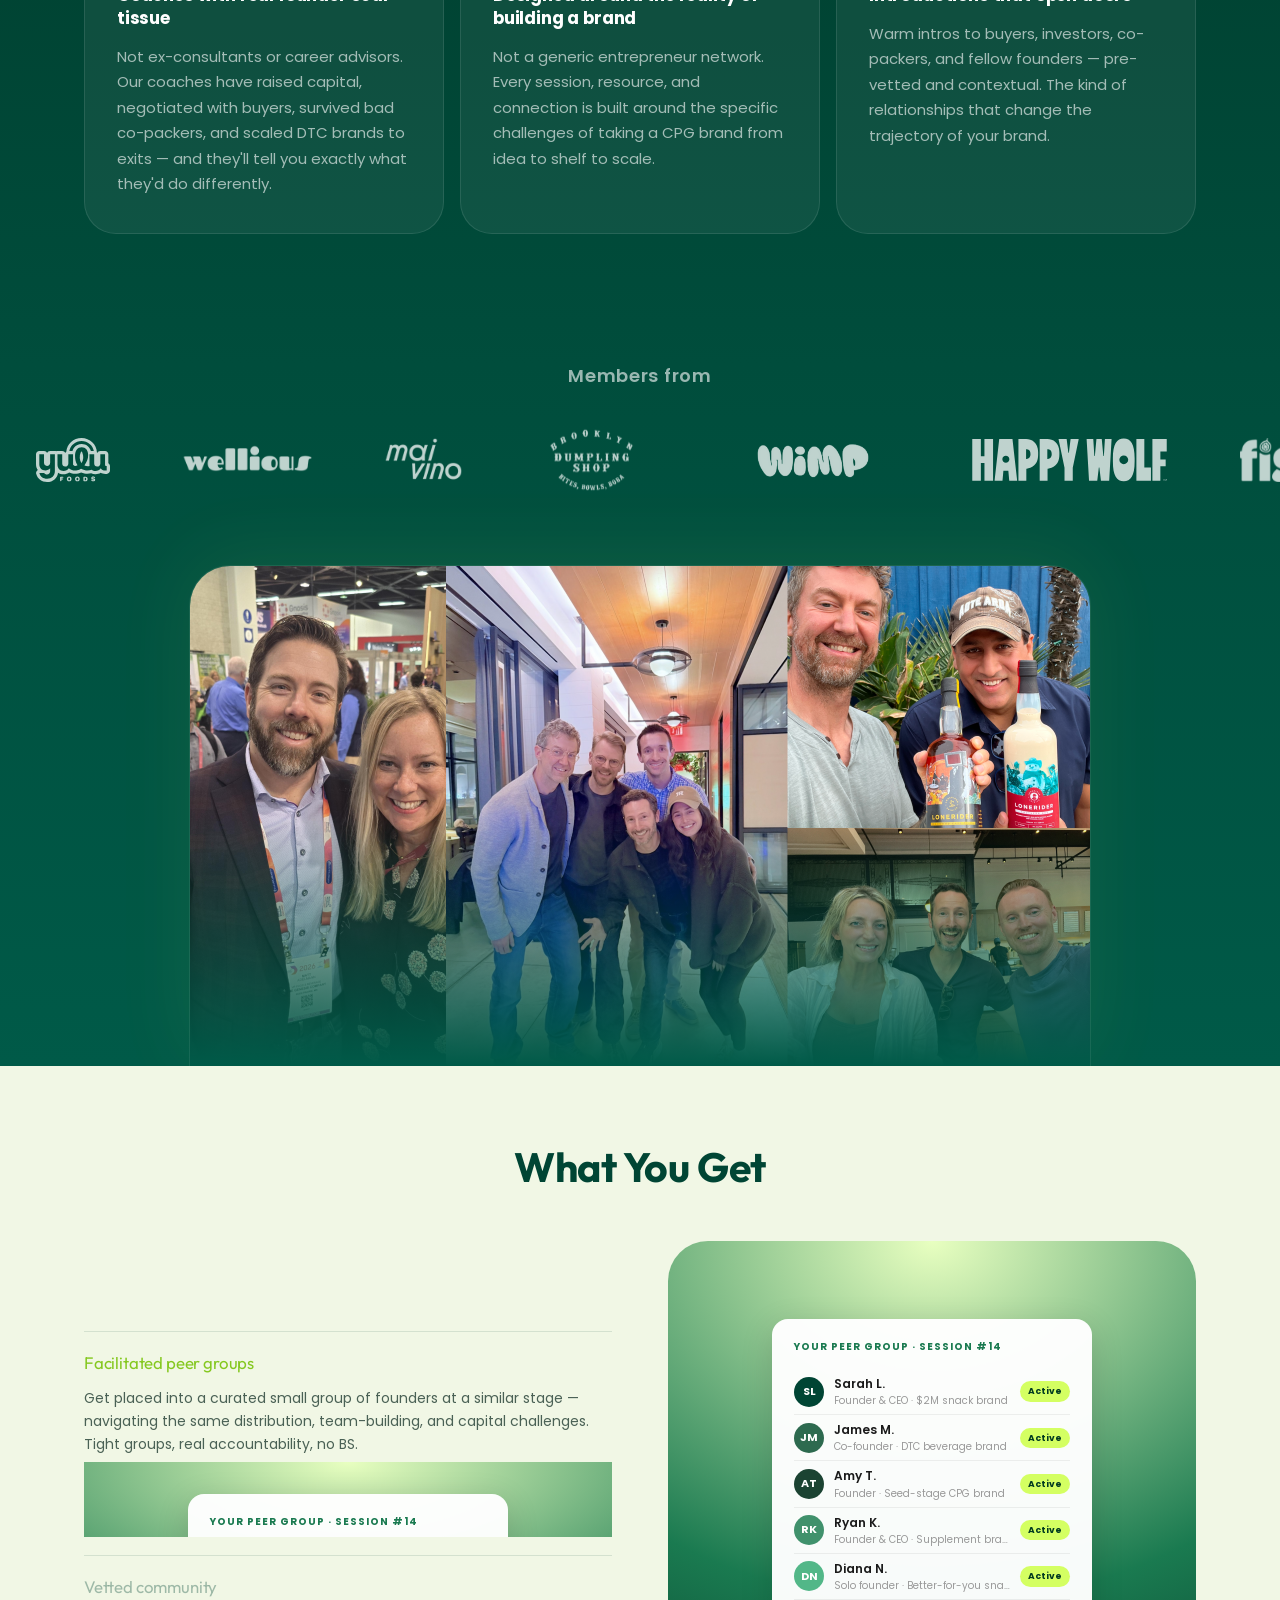
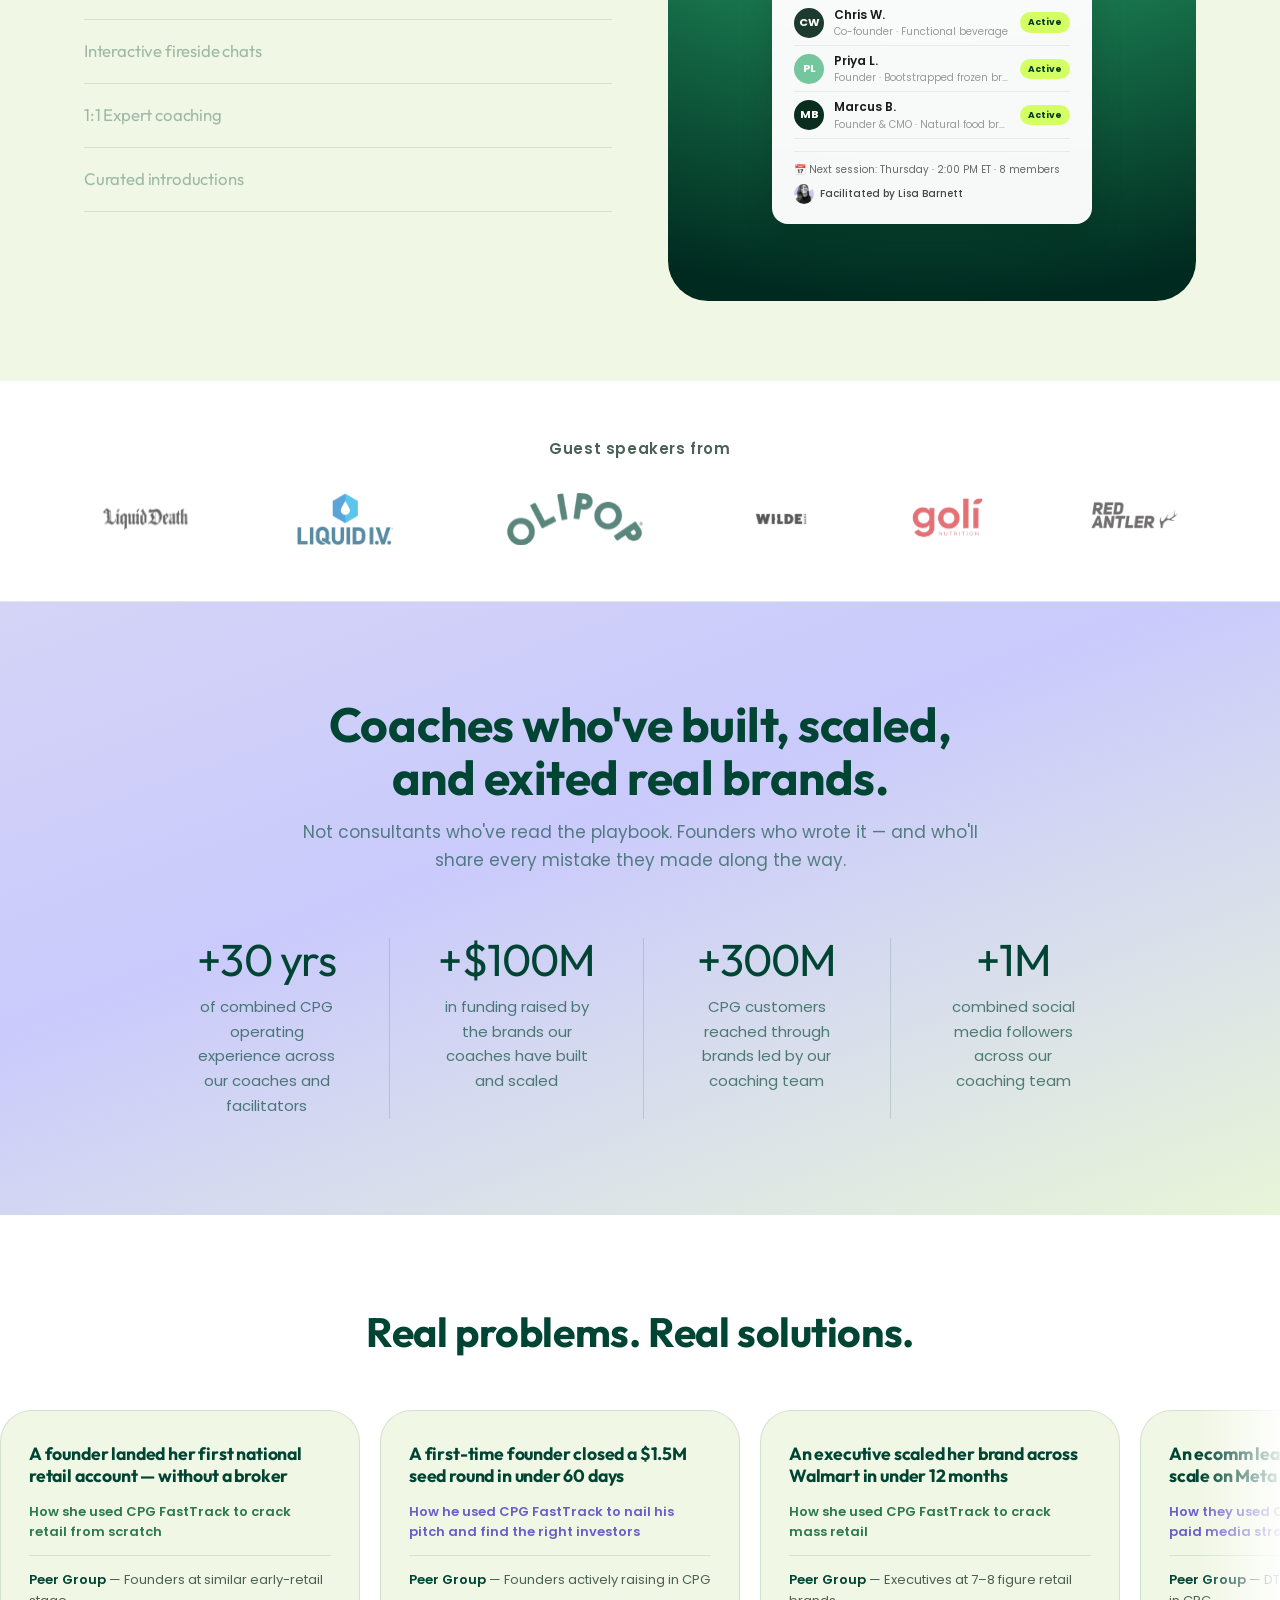
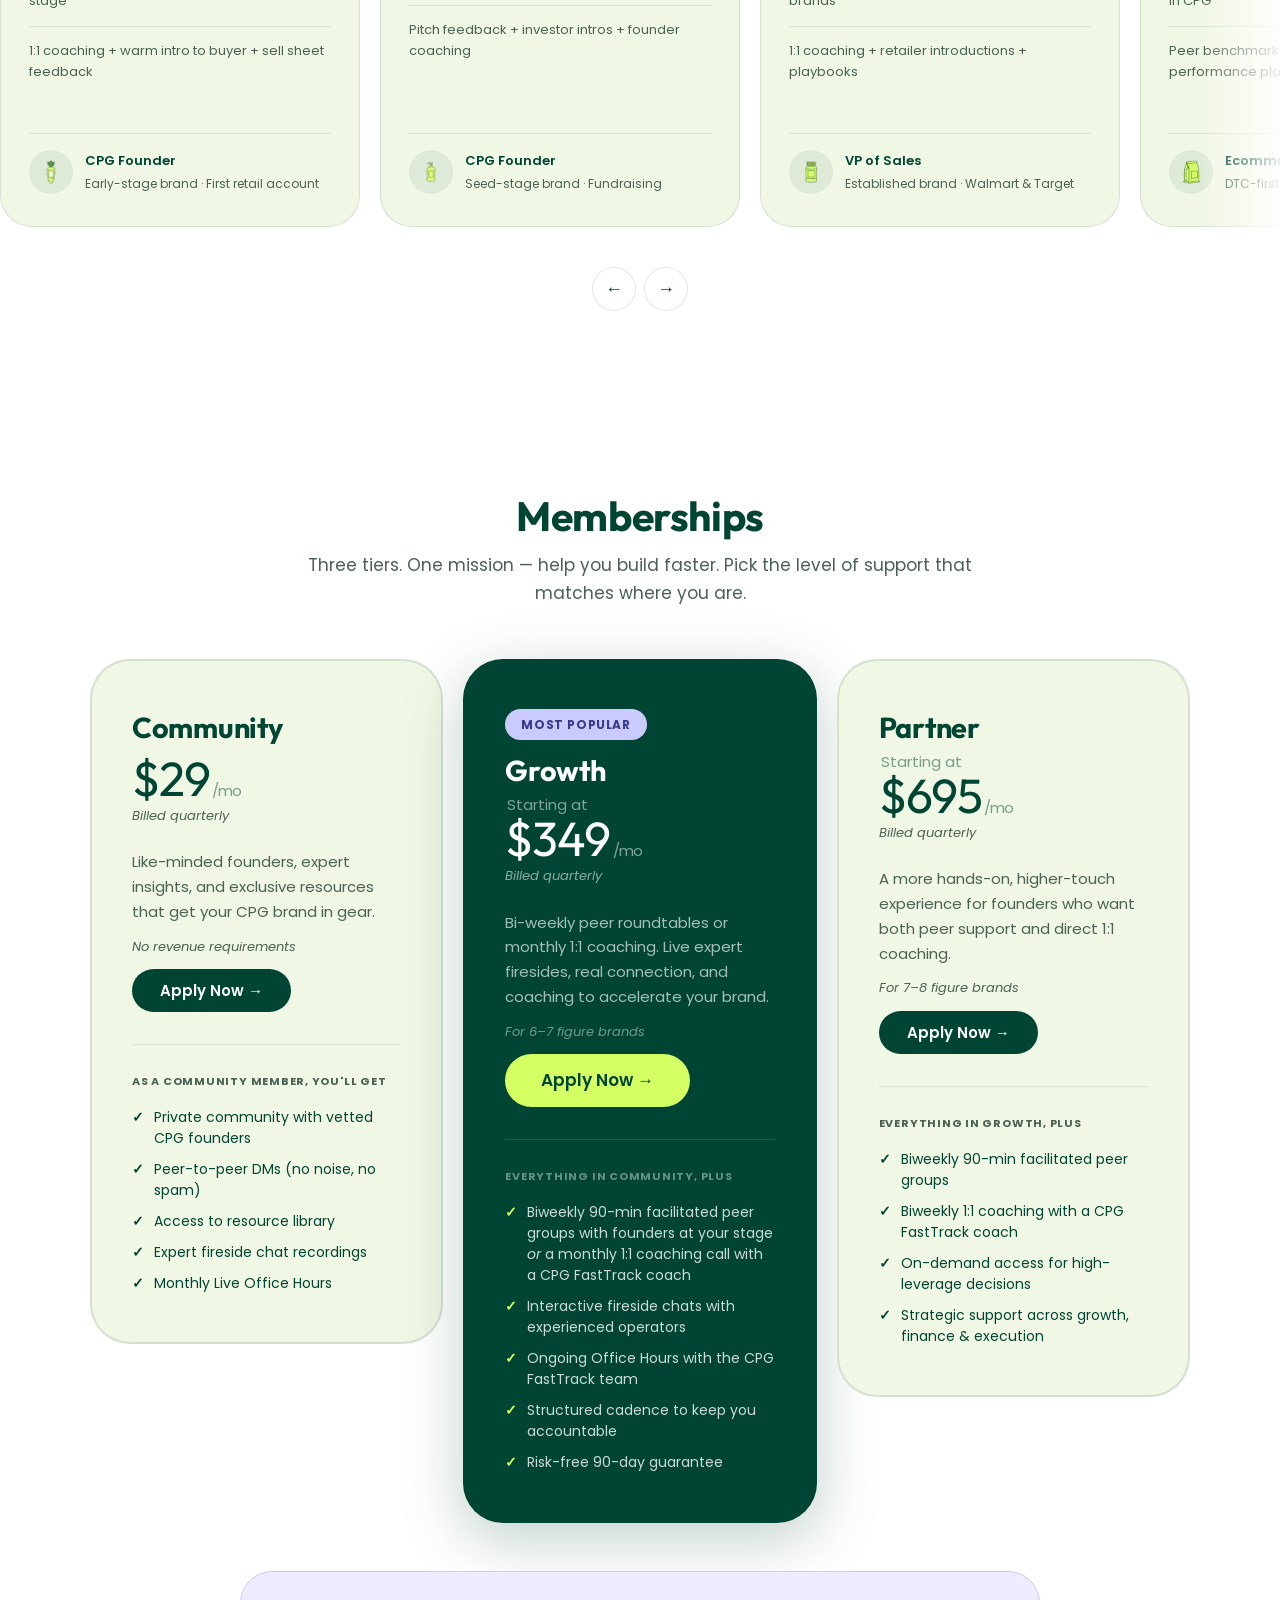
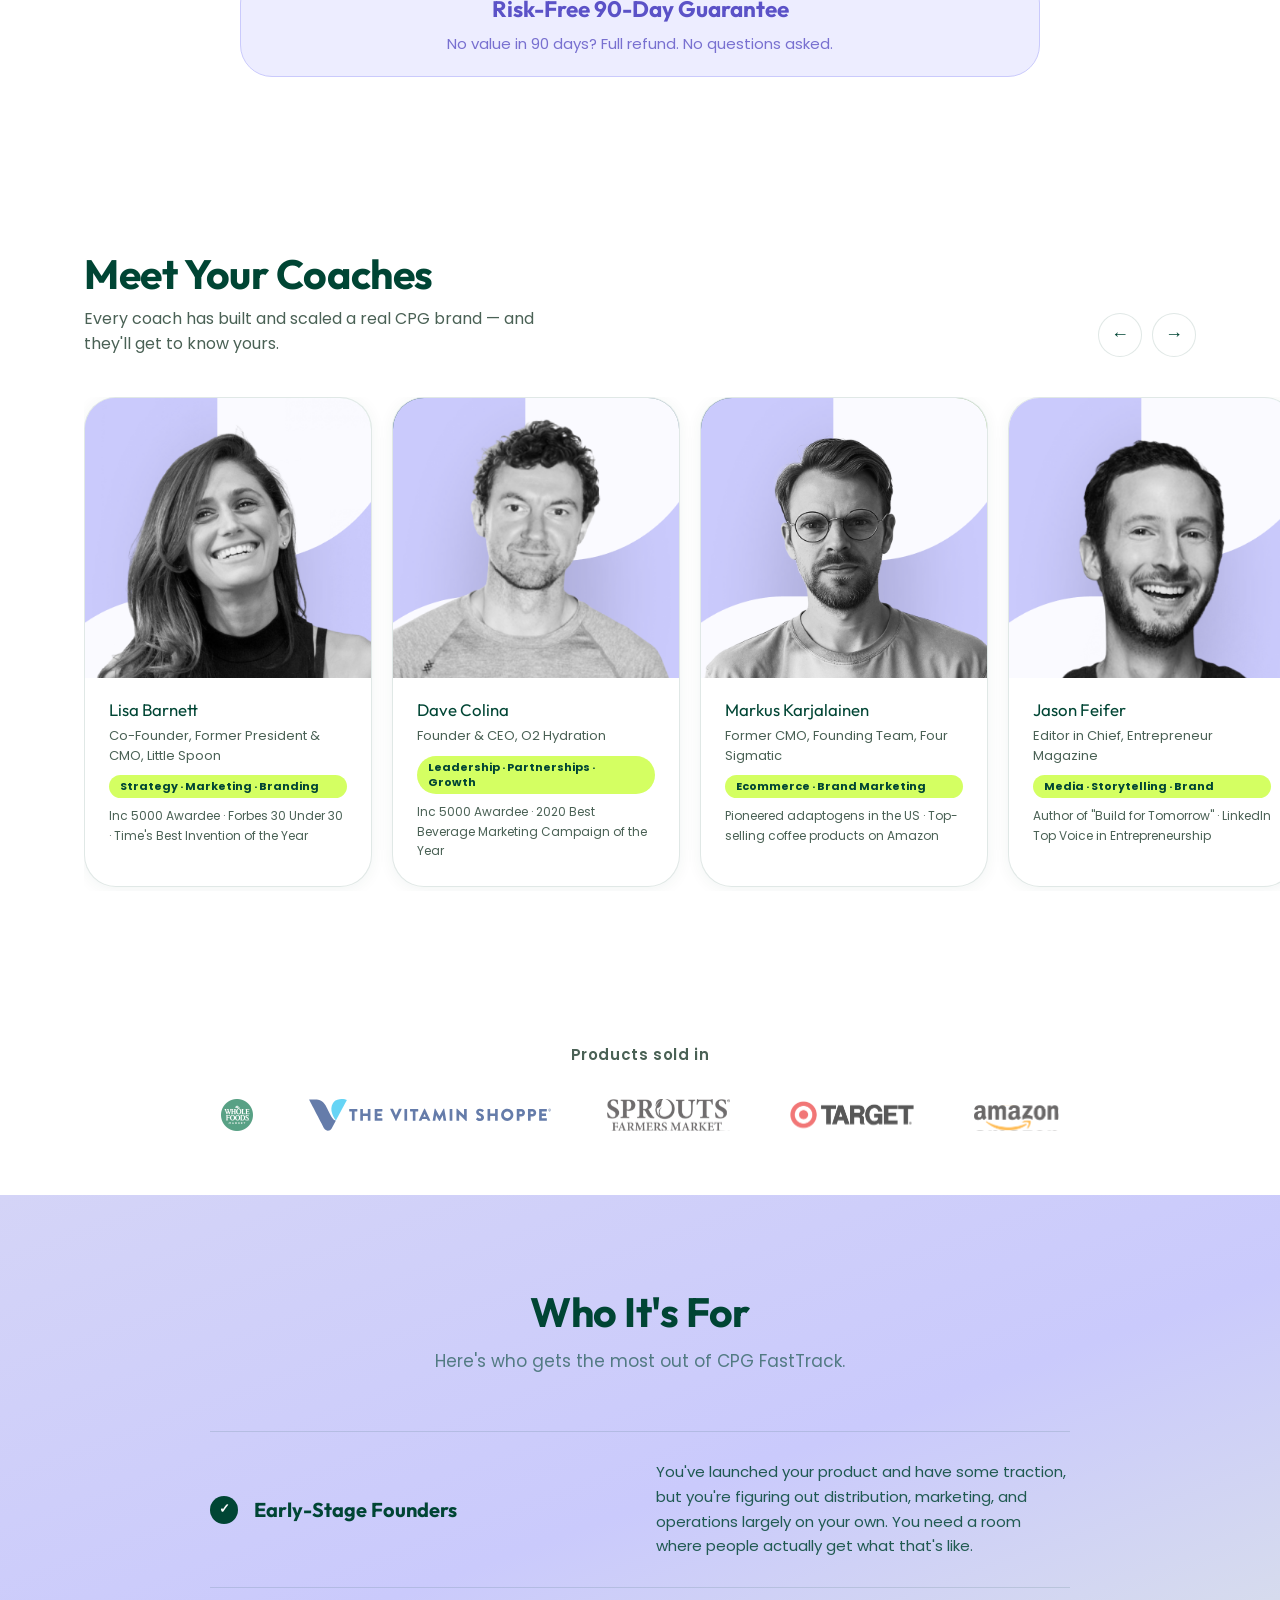
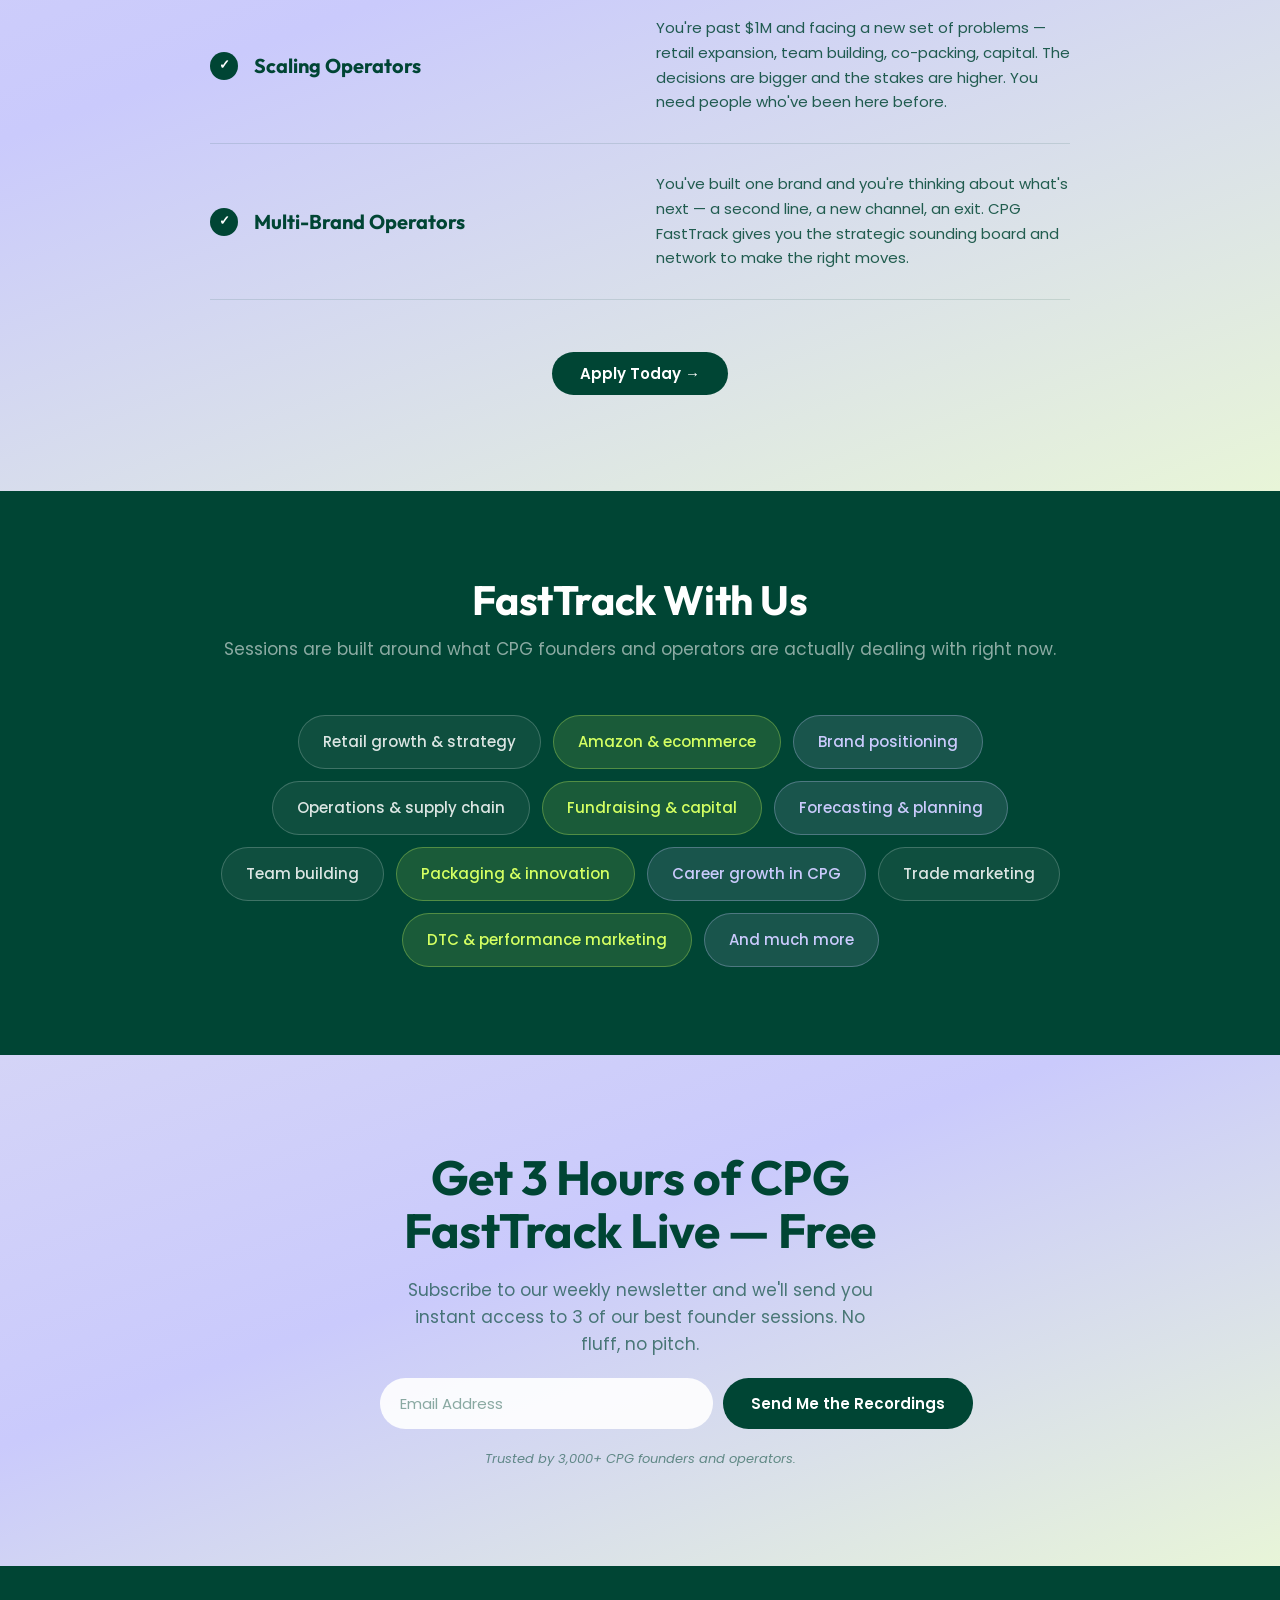
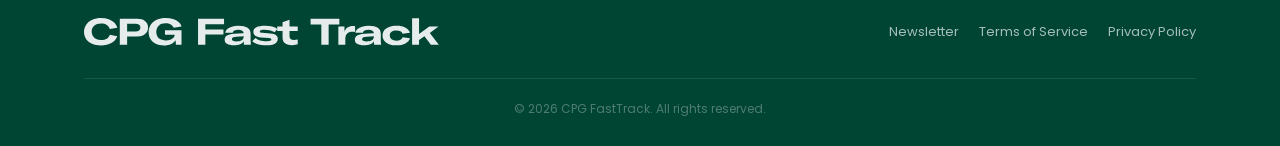
==== commit 82890acb: "NYC Dinners: add event photos, June 30 Fancy Foods date, redesigned event cards, Punch Financial spo" ====
--- a/index.html
+++ b/index.html
@@ -53,9 +53,9 @@
       </a>
       <ul class="nav-links" id="nav-links">
         <li><a href="/" class="active">For Founders</a></li>
-        <li><a href="/cpg-professionals.html">For Professionals <span class="nav-badge">New</span></a></li>
+        <li><a href="/cpg-professionals.html">For Professionals</a></li>
         <li><a href="/newsletter.html">Newsletter</a></li>
-        <li><a href="/events.html" style="color:var(--green);opacity:1;font-weight:700">Events</a></li>
+        <li><a href="/nyc-dinners.html" style="color:var(--green);opacity:1;font-weight:700">Dinner Series</a></li>
         <li><a href="/coaches.html">Coaches</a></li>
       </ul>
       <a href="https://wsrwt15qmdi.typeform.com/to/vTO91wSu" class="btn btn-lime nav-cta" target="_blank" rel="noopener">Apply Now</a>
